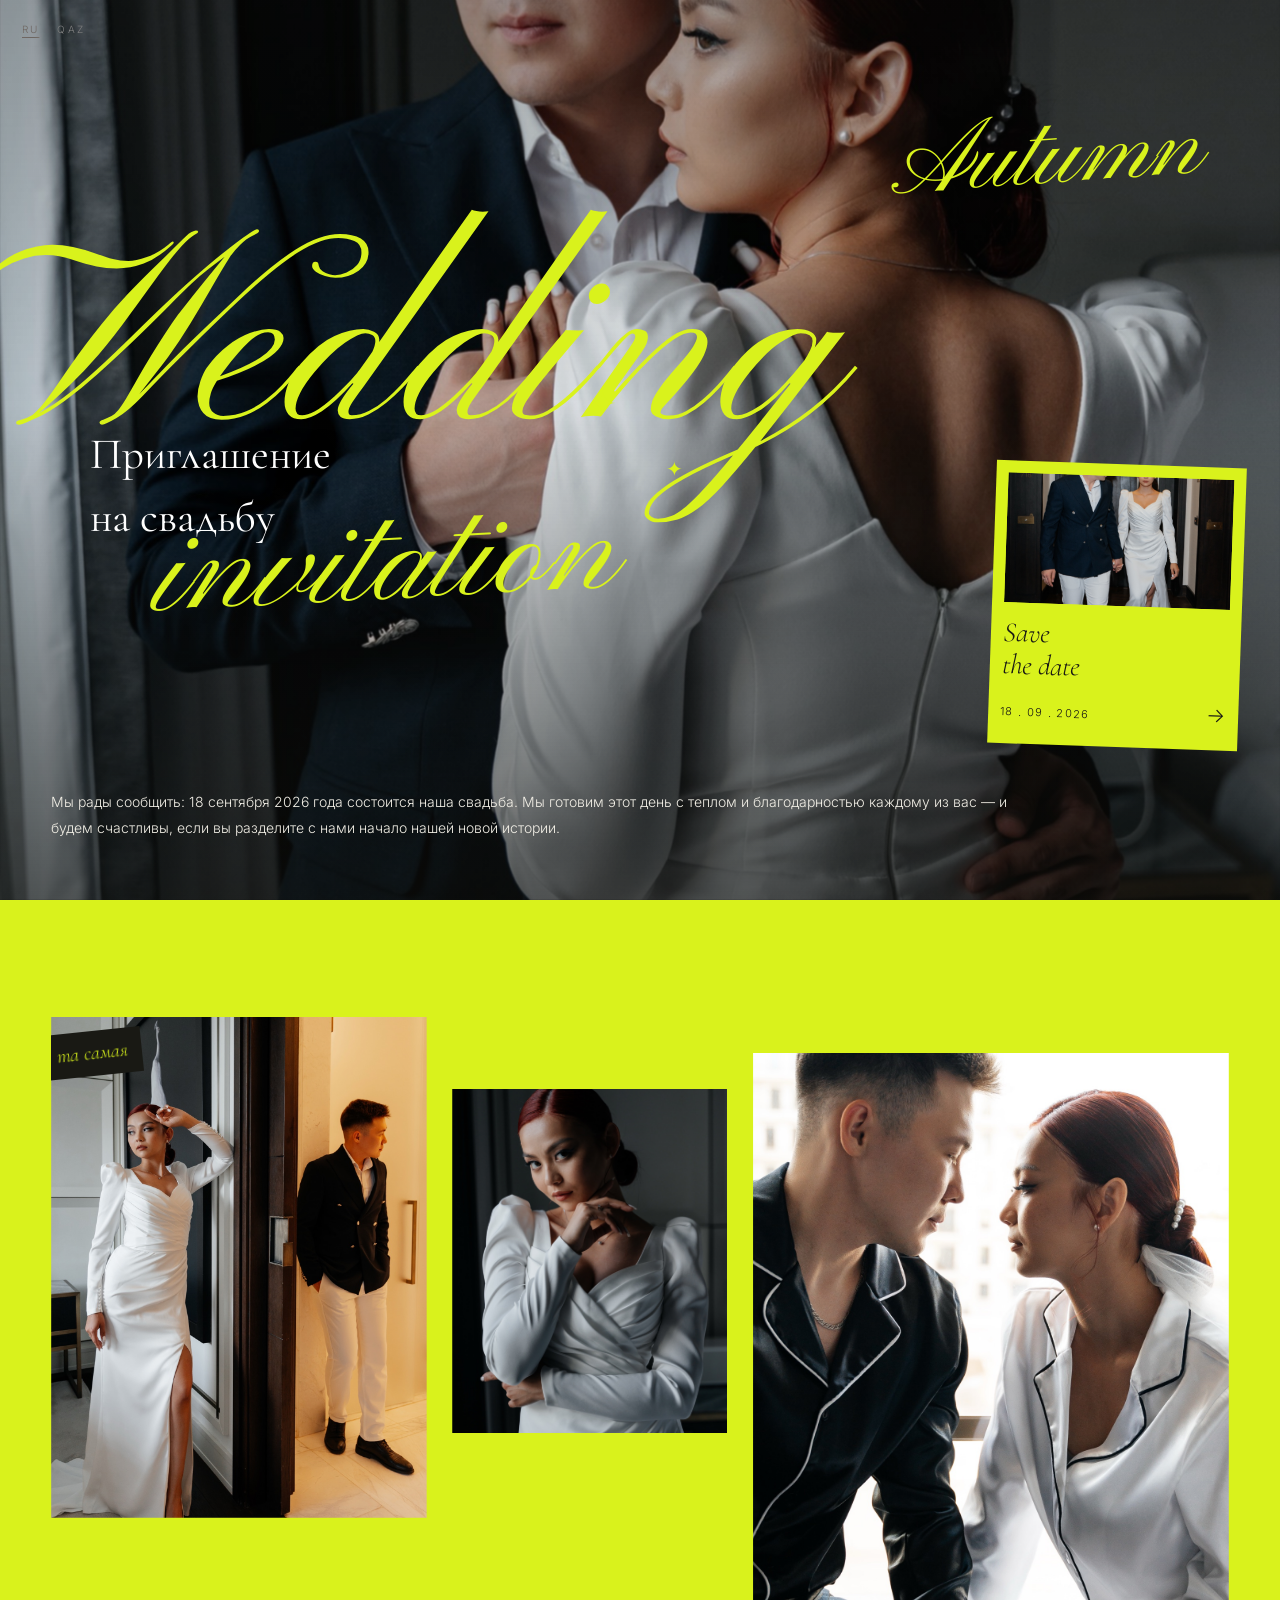
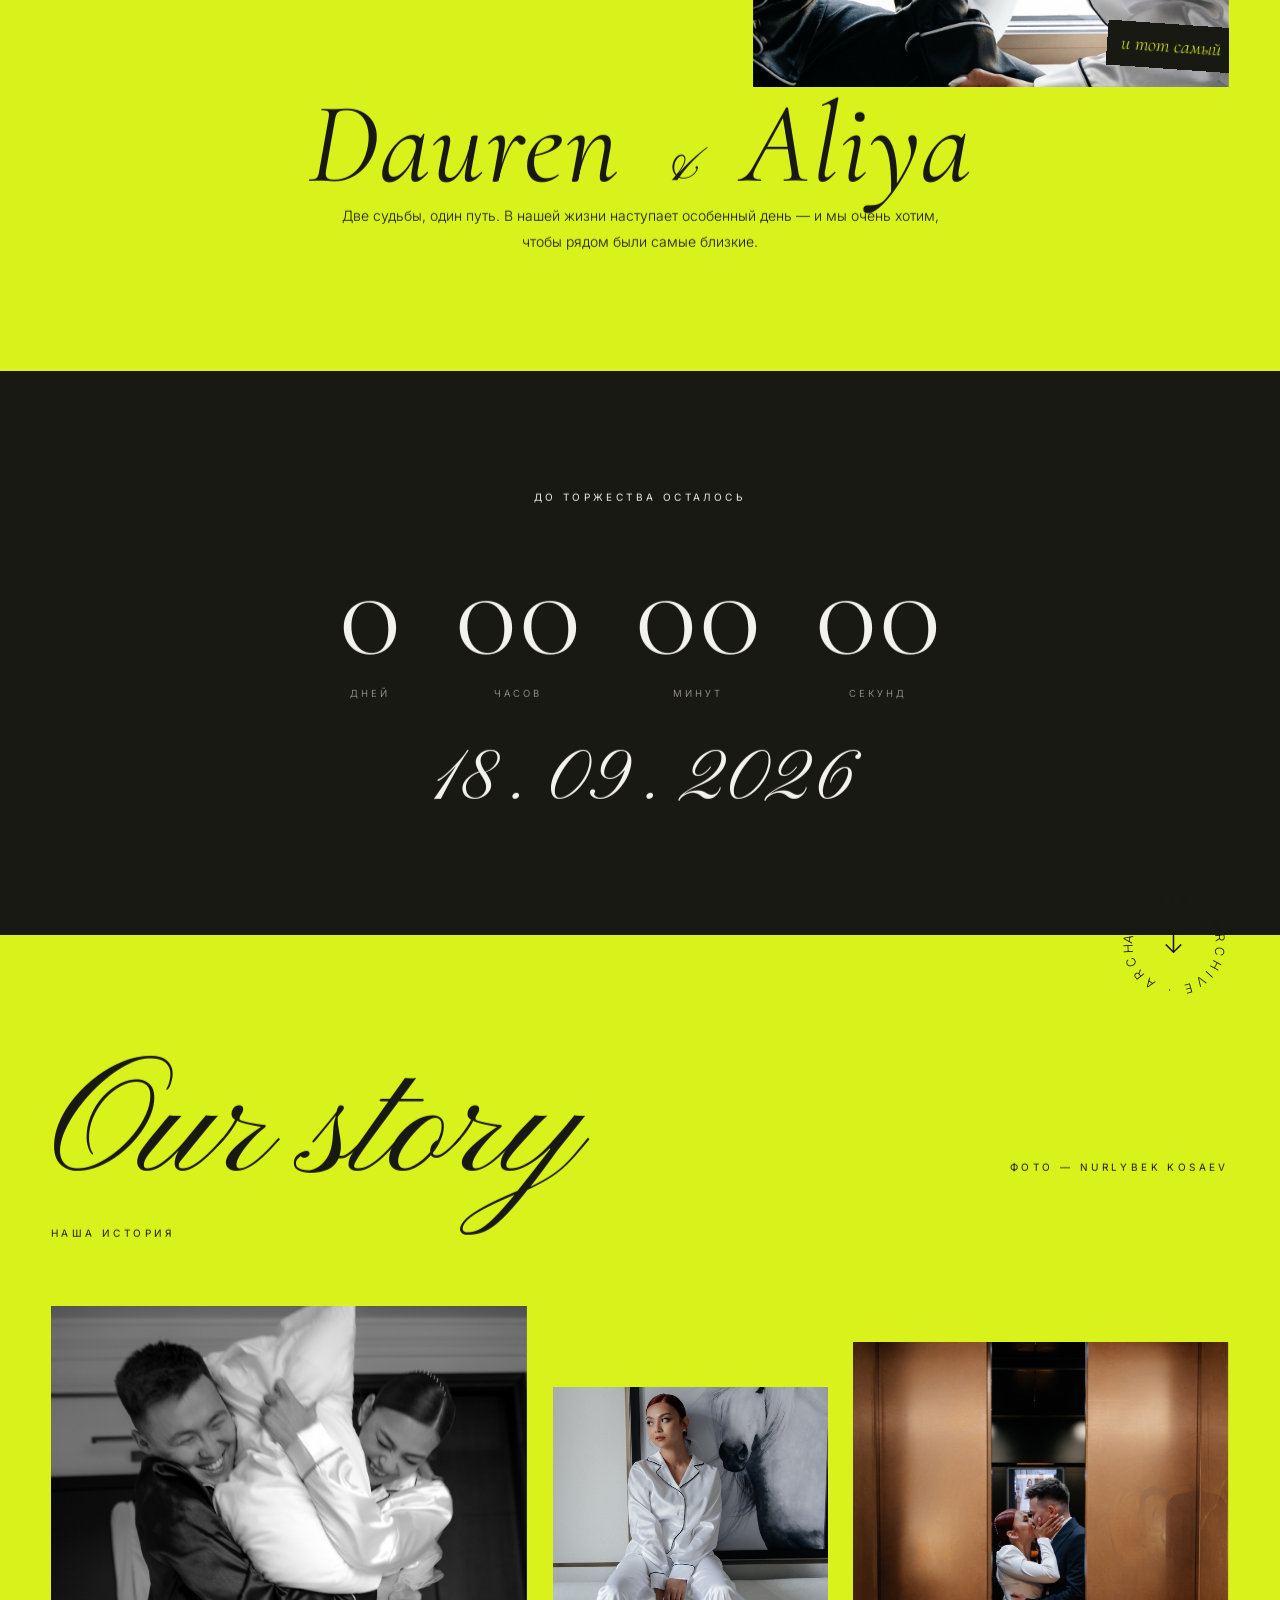
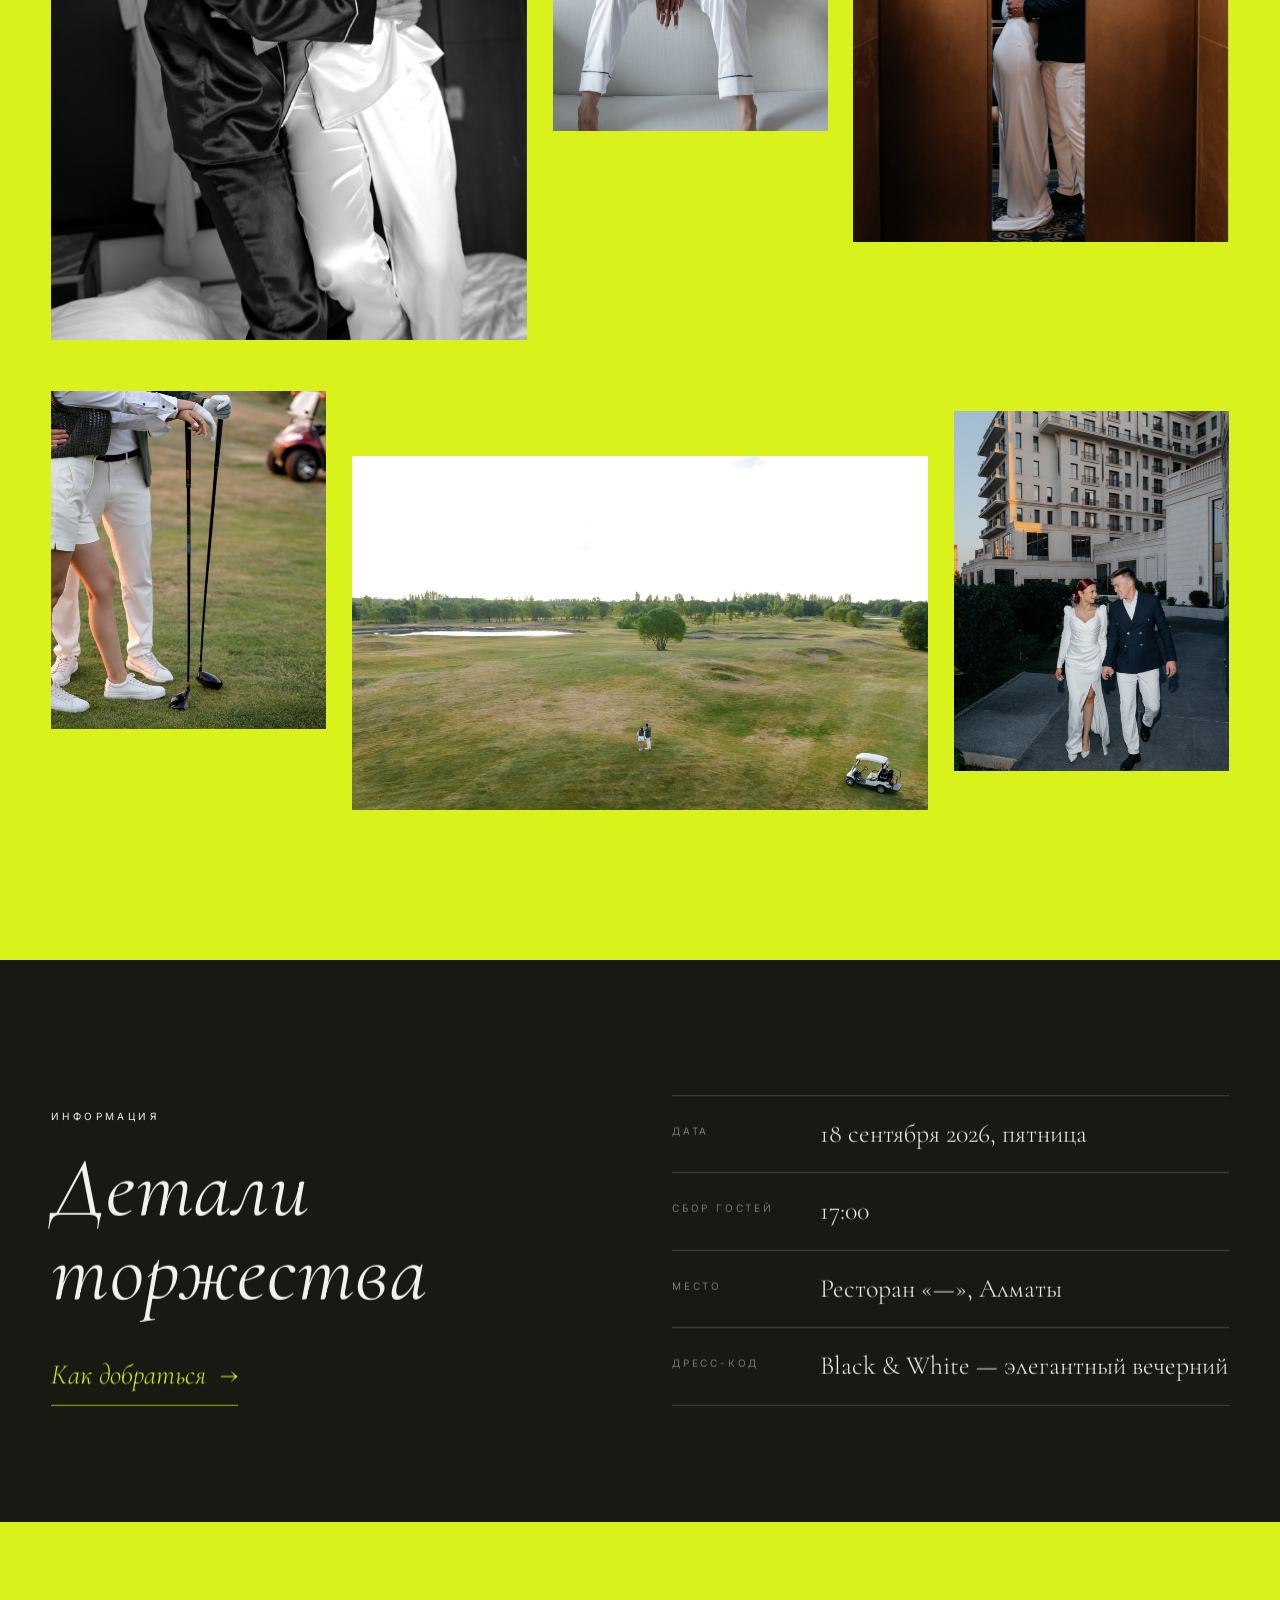
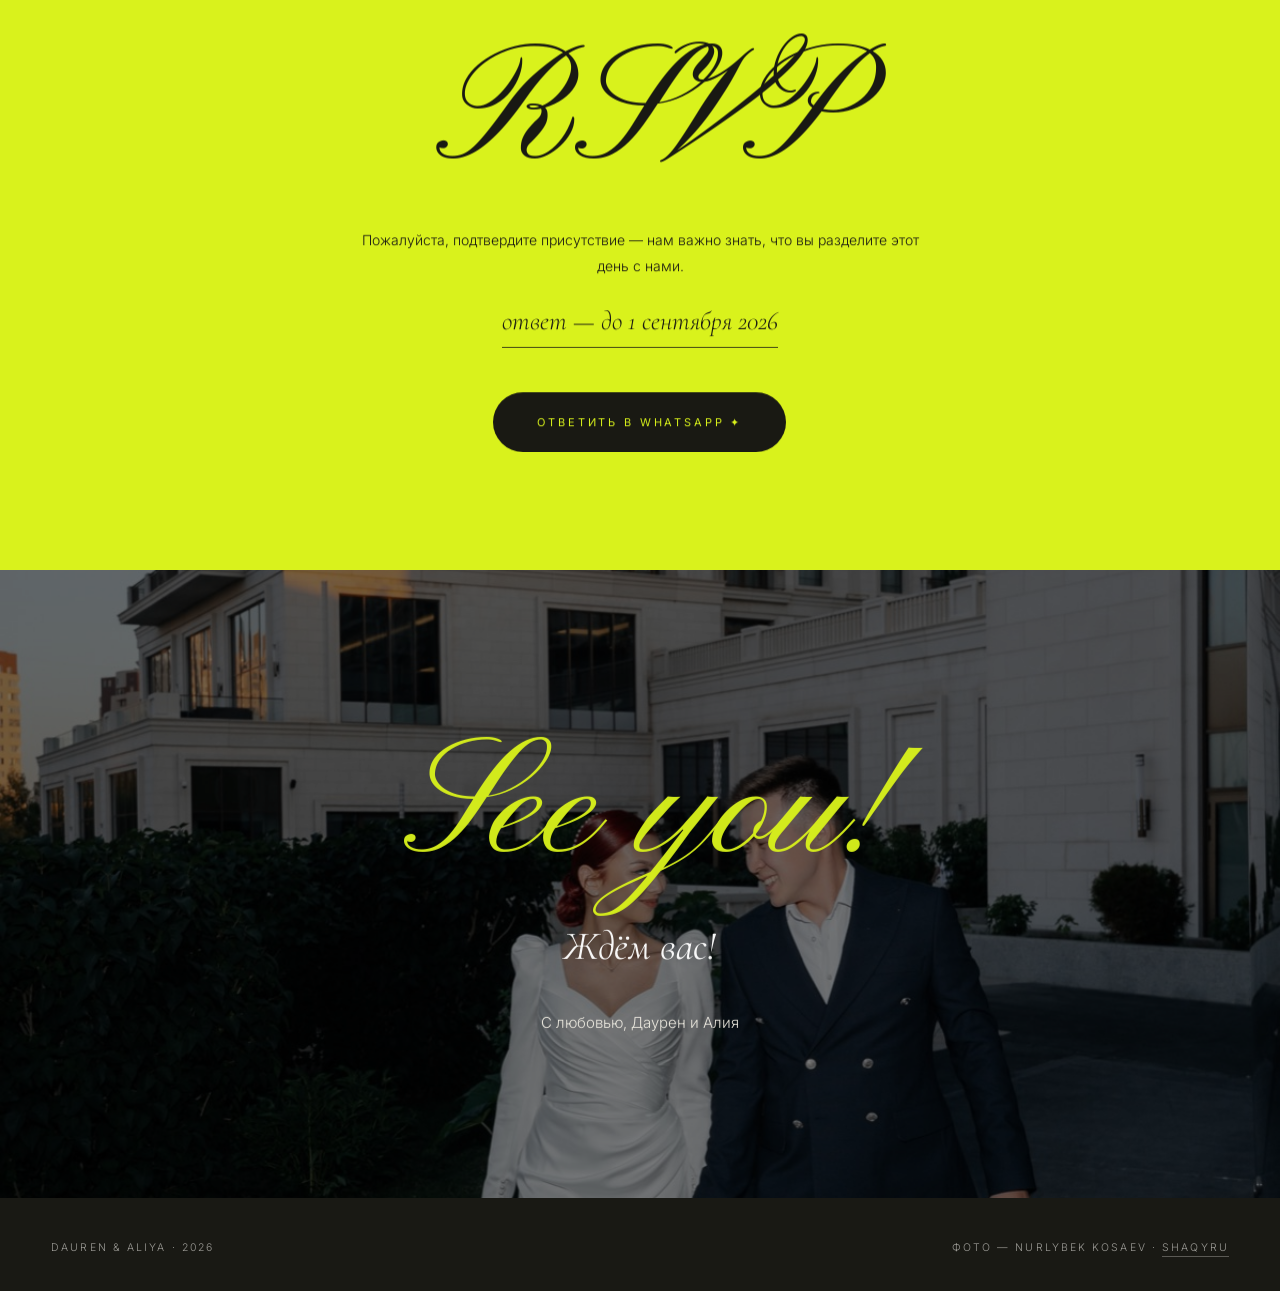
==== index.html @ 385b159c "Redesign to editorial-zine style per reference Giant Pinyon Script typography over the hero photo (A" ====
<!DOCTYPE html>
<html lang="ru">
<head>
<meta charset="utf-8">
<meta name="viewport" content="width=device-width, initial-scale=1">
<script>document.documentElement.classList.add('js')</script>
<title>Dauren &amp; Aliya — Wedding Invitation</title>
<meta name="description" content="Приглашение на свадьбу Даурена и Алии. Ждём вас в этот особенный день!">
<meta property="og:title" content="Dauren & Aliya — Wedding Invitation">
<meta property="og:description" content="Приглашение на свадьбу Даурена и Алии">
<meta property="og:image" content="photos/hero.jpg">
<link rel="preconnect" href="https://fonts.googleapis.com">
<link rel="preconnect" href="https://fonts.gstatic.com" crossorigin>
<link href="https://fonts.googleapis.com/css2?family=Cormorant+Garamond:ital,wght@0,300;0,400;1,300;1,400&family=Inter:wght@300;400&family=Pinyon+Script&display=swap" rel="stylesheet">
<link rel="stylesheet" href="styles.css">
</head>
<body>

<div class="lang">
  <button data-lang="ru" class="on">RU</button>
  <button data-lang="kk">QAZ</button>
</div>

<!-- hero: фото + гигантский скрипт -->
<header class="hero">
  <div class="ph"><img id="heroImg" src="photos/hero.jpg" alt="Даурен и Алия"></div>
  <div class="shade"></div>

  <div class="hero-type">
    <div class="t-season" data-ht>Autumn</div>
    <div class="t-wedding" data-ht>Wedding</div>
    <div class="t-local" data-ht data-i18n="hero_local">Приглашение<br>на свадьбу</div>
    <div class="t-invitation" data-ht>invitation</div>
    <div class="spark s1">✦</div>
    <div class="spark s2">✦</div>
  </div>

  <a class="sticker" href="#info" data-ht>
    <div class="mini"><img src="photos/walk.jpg" alt=""></div>
    <div class="st-title">Save<br>the date</div>
    <div class="st-sub"><span>18 . 09 . 2026</span><span class="arr">→</span></div>
  </a>

  <p class="hero-announce" data-ht data-i18n="hero_announce">Мы рады сообщить: 18 сентября 2026 года состоится наша свадьба. Мы готовим этот день с теплом и благодарностью каждому из вас — и будем счастливы, если вы разделите с нами начало нашей новой истории.</p>
</header>

<!-- пара: коллаж -->
<section class="acid couple">
  <div class="grid">
    <div class="g-item c1 rv-img">
      <div class="rot-cap rc1" data-i18n="cap1">та самая</div>
      <img src="photos/doorway.jpg" alt="" loading="lazy">
    </div>
    <div class="g-item c2 rv-img"><img src="photos/portrait.jpg" alt="" loading="lazy"></div>
    <div class="g-item c3 rv-img">
      <div class="rot-cap rc2" data-i18n="cap2">и тот самый</div>
      <img src="photos/story.jpg" alt="" loading="lazy">
    </div>
  </div>
  <h2 class="serif couple-names rv">Dauren <span class="amp">&amp;</span> Aliya</h2>
  <p class="couple-bio rv" data-i18n="couple_bio">Две судьбы, один путь. В нашей жизни наступает особенный день — и мы очень хотим, чтобы рядом были самые близкие.</p>
</section>

<!-- countdown -->
<section class="dark count-sec">
  <p class="label lead rv" data-i18n="count_label">До торжества осталось</p>
  <div class="count rv" id="countdown" data-date="2026-09-18T17:00:00+05:00">
    <div class="cell"><div class="v" data-cd="d">—</div><div class="l" data-i18n="cd_d">дней</div></div>
    <div class="cell"><div class="v" data-cd="h">—</div><div class="l" data-i18n="cd_h">часов</div></div>
    <div class="cell"><div class="v" data-cd="m">—</div><div class="l" data-i18n="cd_m">минут</div></div>
    <div class="cell"><div class="v" data-cd="s">—</div><div class="l" data-i18n="cd_s">секунд</div></div>
  </div>
  <div class="count-date rv">18 . 09 . 2026</div>
</section>

<!-- галерея-коллаж -->
<section class="acid gal">
  <div class="orbit" aria-hidden="true">
    <svg viewBox="0 0 100 100">
      <defs><path id="circ" d="M 50,50 m -38,0 a 38,38 0 1,1 76,0 a 38,38 0 1,1 -76,0"/></defs>
      <text><textPath href="#circ">archive · archive · archive ·</textPath></text>
    </svg>
    <span class="arr">↓</span>
  </div>
  <div class="gal-head">
    <div>
      <h2 class="script rv">Our story</h2>
      <span class="label rv" style="display:block; margin-top:14px" data-i18n="gal_title">Наша история</span>
    </div>
    <span class="label rv" data-i18n="gal_sub">фото — Nurlybek Kosaev</span>
  </div>
  <div class="gal-grid">
    <div class="g-item ga rv-img"><img src="photos/fun.jpg" alt="" loading="lazy"></div>
    <div class="g-item gb rv-img"><img src="photos/her-sofa.jpg" alt="" loading="lazy"></div>
    <div class="g-item gc rv-img"><img src="photos/elevator.jpg" alt="" loading="lazy"></div>
    <div class="g-item gd rv-img"><img src="photos/golf.jpg" alt="" loading="lazy"></div>
    <div class="g-item ge rv-img"><img src="photos/drone.jpg" alt="" loading="lazy"></div>
    <div class="g-item gf rv-img"><img src="photos/city.jpg" alt="" loading="lazy"></div>
  </div>
</section>

<!-- информация -->
<section class="dark info" id="info">
  <div class="info-grid">
    <div>
      <span class="label rv" style="display:block; margin-bottom:20px; opacity:.6" data-i18n="info_label">Информация</span>
      <h2 class="serif rv" data-i18n="info_title">Детали торжества</h2>
      <a class="map-link rv" id="mapBtn" href="https://go.2gis.com/" target="_blank" rel="noopener"><span data-i18n="info_map">Как добраться</span> <span>→</span></a>
    </div>
    <div class="info-rows rv">
      <div class="info-row">
        <div class="k" data-i18n="info_date_k">Дата</div>
        <div class="v" data-i18n="info_date_v">18 сентября 2026, пятница</div>
      </div>
      <div class="info-row">
        <div class="k" data-i18n="info_time_k">Сбор гостей</div>
        <div class="v">17:00</div>
      </div>
      <div class="info-row">
        <div class="k" data-i18n="info_place_k">Место</div>
        <div class="v" data-i18n="info_place_v">Ресторан «—», Алматы</div>
      </div>
      <div class="info-row">
        <div class="k" data-i18n="info_dress_k">Дресс-код</div>
        <div class="v" data-i18n="info_dress_v">Black &amp; White — элегантный вечерний</div>
      </div>
    </div>
  </div>
</section>

<!-- rsvp -->
<section class="acid rsvp">
  <h2 class="script rv">RSVP</h2>
  <p class="note rv" data-i18n="rsvp_p">Пожалуйста, подтвердите присутствие — нам важно знать, что вы разделите этот день с нами.</p>
  <div class="rv"><span class="deadline" data-i18n="rsvp_deadline">ответ — до 1 сентября 2026</span></div>
  <div class="rv"><a class="wa-btn" href="https://wa.me/77000000000?text=%D0%97%D0%B4%D1%80%D0%B0%D0%B2%D1%81%D1%82%D0%B2%D1%83%D0%B9%D1%82%D0%B5!%20" data-i18n="rsvp_btn">Ответить в WhatsApp ✦</a></div>
</section>

<!-- финал -->
<section class="finale">
  <div class="ph"><img src="photos/city.jpg" alt="" loading="lazy"></div>
  <div class="inner">
    <h2 class="script rv">See you!</h2>
    <div class="fin-local rv" data-i18n="fin_title">Ждём вас!</div>
    <p class="rv" data-i18n="fin_p">С любовью, Даурен и Алия</p>
  </div>
</section>

<footer>
  <span>Dauren &amp; Aliya · 2026</span>
  <span><span data-i18n="foot_photo">Фото</span> — Nurlybek Kosaev · <a href="https://yoodea.github.io/shaqyru/" target="_blank" rel="noopener">shaqyru</a></span>
</footer>

<script>
window.INV_I18N = {
  kk: {
    hero_local: 'Той жайлы\nшақыру',
    hero_announce: 'Қуанышпен хабарлаймыз: 2026 жылғы 18 қыркүйекте біздің үйлену тойымыз өтеді. Бұл күнді әрқайсыңызға жылулықпен және алғыспен дайындап жатырмыз — жаңа тарихымыздың басталуын бізбен бірге бөліссеңіз, бақытты боламыз.',
    cap1: 'дәл сол қыз', cap2: 'дәл сол жігіт',
    couple_bio: 'Екі тағдыр, бір жол. Өмірімізде ерекше күн келе жатыр — қасымызда ең жақын адамдар болғанын қалаймыз.',
    count_label: 'Тойға дейін қалды',
    cd_d: 'күн', cd_h: 'сағат', cd_m: 'минут', cd_s: 'секунд',
    gal_title: 'Біздің тарих',
    gal_sub: 'фото — Nurlybek Kosaev',
    info_label: 'Ақпарат',
    info_title: 'Той детальдары',
    info_map: 'Қалай жетуге болады',
    info_date_k: 'Күні', info_date_v: '2026 жылғы 18 қыркүйек, жұма',
    info_time_k: 'Қонақтарды қарсы алу',
    info_place_k: 'Орны', info_place_v: '«—» мейрамханасы, Алматы',
    info_dress_k: 'Дресс-код', info_dress_v: 'Black & White — салтанатты кешкі',
    rsvp_p: 'Келетініңізді растауыңызды өтінеміз — бұл күнді бізбен бөлісетініңізді білу біз үшін маңызды.',
    rsvp_deadline: 'жауап — 2026 жылғы 1 қыркүйекке дейін',
    rsvp_btn: 'WhatsApp арқылы жауап беру ✦',
    fin_title: 'Күтеміз!',
    fin_p: 'Сүйіспеншілікпен, Даурен мен Әлия',
    foot_photo: 'Фото'
  }
};
</script>
<script src="assets/gsap.min.js"></script>
<script src="assets/ScrollTrigger.min.js"></script>
<script src="assets/lenis.min.js"></script>
<script src="main.js"></script>
</body>
</html>
---- styles.css ----
/* Dauren & Aliya — wedding invitation
   стиль: editorial-zine (референс studio.site) — гигантский скрипт поверх фото,
   кислотный акцент, коллажи, стикеры */

:root {
  --acid: #d9f21c;
  --ink: #191914;
  --paper: #f4f2ec;
  --serif: 'Cormorant Garamond', serif;
  --script: 'Pinyon Script', cursive;
  --sans: 'Inter', 'Helvetica Neue', sans-serif;
  --ease: cubic-bezier(.22, 1, .36, 1);
}

* { box-sizing: border-box; }
html { height: 100%; }
html.lenis, html.lenis body { height: auto; }
.lenis.lenis-smooth { scroll-behavior: auto !important; }

body {
  margin: 0;
  background: var(--ink);
  color: var(--paper);
  font-family: var(--sans);
  font-size: 15px;
  font-weight: 300;
  line-height: 1.85;
  -webkit-font-smoothing: antialiased;
  overflow-x: hidden;
}

::selection { background: var(--acid); color: var(--ink); }
img { display: block; width: 100%; height: 100%; object-fit: cover; }
a { color: inherit; text-decoration: none; }

.label {
  font-size: 10px; letter-spacing: .34em; text-transform: uppercase;
  font-weight: 400;
}

/* ---------- язык ---------- */
.lang {
  position: fixed; top: 16px; left: 18px; z-index: 90;
  display: flex; gap: 10px;
  mix-blend-mode: difference; color: #fff;
}
.lang button {
  font: inherit; font-size: 10px; letter-spacing: .22em; text-transform: uppercase;
  background: none; border: none; color: inherit; cursor: pointer; padding: 4px;
  opacity: .5; transition: opacity .3s;
}
.lang button.on { opacity: 1; text-decoration: underline; text-underline-offset: 4px; }

/* ---------- hero ---------- */
.hero {
  position: relative;
  min-height: 100svh;
  overflow: hidden;
  display: flex; flex-direction: column; justify-content: flex-end;
}
.hero .ph { position: absolute; inset: 0; }
.hero .ph img { transform: scale(1.06); filter: saturate(.92); }
.hero .shade {
  position: absolute; inset: 0;
  background: linear-gradient(180deg, rgba(15,15,12,.28) 0%, rgba(15,15,12,.06) 45%, rgba(15,15,12,.62) 100%);
}

/* гигантский скрипт поверх фото */
.hero-type {
  position: absolute; inset: 0;
  pointer-events: none;
}
.hero-type .t-season {
  position: absolute; top: 12%; right: 6%;
  font-family: var(--script);
  font-size: clamp(44px, 8vw, 120px);
  line-height: 1; color: var(--acid);
  transform: rotate(-4deg);
}
.hero-type .t-wedding {
  position: absolute; top: 26%; left: -2%;
  width: 104%;
  font-family: var(--script);
  font-size: clamp(88px, 21vw, 330px);
  line-height: .9; color: var(--acid);
  white-space: nowrap;
}
.hero-type .t-invitation {
  position: absolute; top: 55%; left: 12%;
  font-family: var(--script);
  font-size: clamp(54px, 11vw, 170px);
  line-height: 1; color: var(--acid);
  transform: rotate(-3deg);
}
.hero-type .t-local {
  position: absolute; top: 47%; left: 7%;
  font-family: var(--serif); font-weight: 400;
  font-size: clamp(22px, 3.4vw, 44px);
  line-height: 1.45; color: #fff;
  text-shadow: 0 2px 30px rgba(0,0,0,.35);
}
.spark {
  position: absolute;
  color: var(--acid); font-size: clamp(18px, 2.6vw, 34px);
  line-height: 1;
}
.spark.s1 { top: 43%; left: 46%; }
.spark.s2 { top: 51%; left: 52%; font-size: clamp(12px, 1.6vw, 20px); }

/* стикер save the date */
.sticker {
  position: absolute; right: clamp(14px, 3vw, 44px); bottom: clamp(90px, 17vh, 170px);
  z-index: 5; width: clamp(180px, 22vw, 250px);
  background: var(--acid); color: var(--ink);
  padding: 12px 12px 16px;
  transform: rotate(2deg);
  pointer-events: auto;
}
.sticker .mini { height: clamp(90px, 11vw, 130px); overflow: hidden; margin-bottom: 14px; }
.sticker .st-title { font-family: var(--serif); font-style: italic; font-size: clamp(20px, 2.4vw, 28px); line-height: 1.15; }
.sticker .st-sub { display: flex; justify-content: space-between; align-items: baseline; margin-top: 10px; font-size: 11px; letter-spacing: .12em; }
.sticker .st-sub .arr { font-size: 20px; }

/* нижний абзац героя */
.hero-announce {
  position: relative; z-index: 4;
  padding: 0 clamp(20px, 4vw, 56px) clamp(28px, 5vh, 52px);
  max-width: 1100px;
  color: #f2efe6;
  font-size: 14px;
}

/* ---------- общие секции ---------- */
section { padding: clamp(80px, 13vh, 150px) clamp(20px, 4vw, 56px); position: relative; }
.acid { background: var(--acid); color: var(--ink); }
.dark { background: var(--ink); color: var(--paper); }

h2.script {
  margin: 0;
  font-family: var(--script);
  font-weight: 400;
  font-size: clamp(64px, 13vw, 190px);
  line-height: .95;
  color: inherit;
}
h2.serif {
  margin: 0;
  font-family: var(--serif); font-weight: 400; font-style: italic;
  font-size: clamp(44px, 9vw, 130px);
  line-height: 1;
  letter-spacing: .01em;
}

/* ---------- пара: коллаж ---------- */
.couple .grid {
  display: grid;
  grid-template-columns: repeat(12, 1fr);
  gap: clamp(14px, 2vw, 28px);
  align-items: start;
}
.couple .c1 { grid-column: 1 / 5; aspect-ratio: 3/4; }
.couple .c2 { grid-column: 5 / 8; aspect-ratio: 4/5; margin-top: clamp(40px, 8vh, 110px); }
.couple .c3 { grid-column: 8 / 13; aspect-ratio: 3/4; margin-top: clamp(20px, 4vh, 60px); }
.couple .g-item { position: relative; overflow: hidden; }
.couple-names {
  margin: clamp(40px, 8vh, 90px) 0 26px;
  text-align: center;
}
.couple-names .amp { font-family: var(--script); font-size: .6em; padding: 0 .08em; }
.couple-bio {
  max-width: 620px; margin: 0 auto; text-align: center;
  font-size: 14px;
}
.rot-cap {
  position: absolute; z-index: 3;
  font-family: var(--serif); font-style: italic;
  font-size: clamp(15px, 1.8vw, 20px);
  transform: rotate(-6deg);
  background: var(--ink); color: var(--acid);
  padding: 4px 14px;
}
.rot-cap.rc1 { top: 14px; left: -8px; }
.rot-cap.rc2 { bottom: 18px; right: -6px; transform: rotate(4deg); }

/* ---------- countdown ---------- */
.count-sec { text-align: center; }
.count-sec .lead { margin: 0 0 40px; }
.count { display: flex; justify-content: center; align-items: baseline; gap: clamp(14px, 5vw, 52px); flex-wrap: wrap; }
.count .cell { min-width: 64px; }
.count .v {
  font-family: var(--serif); font-weight: 300;
  font-size: clamp(52px, 11vw, 130px); line-height: 1;
  font-variant-numeric: tabular-nums;
}
.count .l { margin-top: 8px; font-size: 9.5px; letter-spacing: .3em; text-transform: uppercase; opacity: .7; }
.count-date {
  margin-top: 44px;
  font-family: var(--script); font-size: clamp(34px, 6vw, 72px); line-height: 1;
}

/* ---------- галерея-коллаж ---------- */
.gal { padding-bottom: clamp(100px, 16vh, 190px); }
.gal-head { display: flex; align-items: baseline; justify-content: space-between; gap: 20px; flex-wrap: wrap; margin-bottom: clamp(36px, 7vh, 80px); }
.gal-grid {
  display: grid; grid-template-columns: repeat(12, 1fr);
  gap: clamp(14px, 2vw, 28px);
}
.gal-grid .g-item { position: relative; overflow: hidden; }
.ga { grid-column: 1 / 6; aspect-ratio: 3/4; }
.gb { grid-column: 6 / 9; aspect-ratio: 4/5; margin-top: clamp(50px, 9vh, 120px); }
.gc { grid-column: 9 / 13; aspect-ratio: 3/4; margin-top: clamp(24px, 4vh, 60px); }
.gd { grid-column: 1 / 4; aspect-ratio: 4/5; margin-top: clamp(14px, 2vw, 28px); }
.ge { grid-column: 4 / 10; aspect-ratio: 16/10; margin-top: clamp(60px, 10vh, 140px); }
.gf { grid-column: 10 / 13; aspect-ratio: 3/4; margin-top: clamp(30px, 5vh, 80px); }

/* вращающийся бейдж */
.orbit {
  position: absolute; right: clamp(16px, 4vw, 64px); top: -46px;
  width: 110px; height: 110px;
  pointer-events: none;
}
.orbit svg { width: 100%; height: 100%; animation: spin 14s linear infinite; }
.orbit text { font-size: 11.5px; letter-spacing: .32em; text-transform: uppercase; fill: currentColor; }
.orbit .arr {
  position: absolute; inset: 0; display: flex; align-items: center; justify-content: center;
  font-size: 26px; animation: none;
}
@keyframes spin { to { transform: rotate(360deg); } }
@media (prefers-reduced-motion: reduce) { .orbit svg { animation: none; } }

/* ---------- информация / access ---------- */
.info { padding-top: clamp(90px, 15vh, 170px); }
.info-grid {
  display: grid; grid-template-columns: 1fr 1fr;
  gap: clamp(30px, 5vw, 80px);
  align-items: end;
}
.info h2.serif { font-size: clamp(40px, 6.6vw, 96px); }
.info-rows { border-top: 1px solid rgba(244,242,236,.25); }
.info-row { display: grid; grid-template-columns: 130px 1fr; gap: 18px; padding: 20px 0; border-bottom: 1px solid rgba(244,242,236,.25); }
.info-row .k { font-size: 10px; letter-spacing: .28em; text-transform: uppercase; opacity: .6; padding-top: 6px; }
.info-row .v { font-family: var(--serif); font-size: clamp(19px, 2.4vw, 26px); line-height: 1.4; }
.map-link {
  display: inline-flex; align-items: center; gap: 14px;
  margin-top: 34px;
  color: var(--acid);
  font-family: var(--serif); font-style: italic;
  font-size: clamp(20px, 2.6vw, 28px);
  border-bottom: 1px solid var(--acid);
  padding-bottom: 4px;
  transition: gap .3s var(--ease);
}
.map-link:hover { gap: 24px; }

/* ---------- rsvp ---------- */
.rsvp { text-align: center; }
.rsvp .note { max-width: 560px; margin: 30px auto 0; font-size: 14px; }
.rsvp .deadline {
  display: inline-block; margin-top: 18px;
  font-family: var(--serif); font-style: italic; font-size: clamp(19px, 2.6vw, 26px);
  border-bottom: 1px solid currentColor; padding-bottom: 2px;
}
.wa-btn {
  display: inline-flex; align-items: center; gap: 12px;
  margin-top: 44px;
  background: var(--ink); color: var(--acid);
  border-radius: 999px;
  padding: 20px 44px;
  font-size: 11px; letter-spacing: .26em; text-transform: uppercase; font-weight: 400;
  transition: transform .35s var(--ease), box-shadow .35s var(--ease);
}
.wa-btn:hover { transform: rotate(-2deg) scale(1.04); box-shadow: 0 18px 50px rgba(25,25,20,.35); }

/* ---------- финал ---------- */
.finale {
  position: relative; overflow: hidden;
  padding: clamp(110px, 18vh, 210px) clamp(20px, 4vw, 56px);
  text-align: center;
}
.finale .ph { position: absolute; inset: 0; }
.finale .ph img { filter: brightness(.5) saturate(.9); }
.finale .inner { position: relative; }
.finale .script { color: var(--acid); }
.finale .fin-local {
  margin-top: 18px;
  font-family: var(--serif); font-style: italic; font-weight: 400;
  font-size: clamp(24px, 3.6vw, 40px); color: #fff;
}
.finale p { max-width: 520px; margin: 26px auto 0; color: #efece2; }

footer {
  background: var(--ink); color: rgba(244,242,236,.6);
  padding: 40px clamp(20px, 4vw, 56px) 34px;
  display: flex; justify-content: space-between; gap: 18px; flex-wrap: wrap;
  font-size: 10.5px; letter-spacing: .2em; text-transform: uppercase;
}
footer a { border-bottom: 1px solid rgba(244,242,236,.3); padding-bottom: 2px; }

/* ---------- reveal ---------- */
html.js .rv { opacity: 0; transform: translateY(34px); will-change: opacity, transform; }
html.js .rv-img { clip-path: inset(0 0 100% 0); will-change: clip-path; }

/* ---------- responsive ---------- */
@media (max-width: 760px) {
  .hero-type .t-wedding { top: 30%; }
  .hero-type .t-local { top: 22%; left: 8%; }
  .sticker { bottom: clamp(150px, 24vh, 220px); }
  .couple .c1 { grid-column: 1 / 8; }
  .couple .c2 { grid-column: 8 / 13; margin-top: clamp(30px, 6vh, 60px); }
  .couple .c3 { grid-column: 3 / 11; margin-top: 0; }
  .ga { grid-column: 1 / 8; }
  .gb { grid-column: 8 / 13; margin-top: clamp(30px, 6vh, 70px); }
  .gc { grid-column: 1 / 6; margin-top: 0; }
  .gd { grid-column: 6 / 13; aspect-ratio: 16/11; margin-top: clamp(20px, 4vh, 40px); }
  .ge { grid-column: 1 / 13; margin-top: clamp(14px, 2vw, 28px); }
  .gf { grid-column: 4 / 10; margin-top: 0; }
  .info-grid { grid-template-columns: 1fr; align-items: start; }
  .info-row { grid-template-columns: 96px 1fr; }
  .orbit { width: 84px; height: 84px; top: -30px; }
}

@media (prefers-reduced-motion: reduce) {
  html.js .rv { opacity: 1; transform: none; }
  html.js .rv-img { clip-path: none; }
}
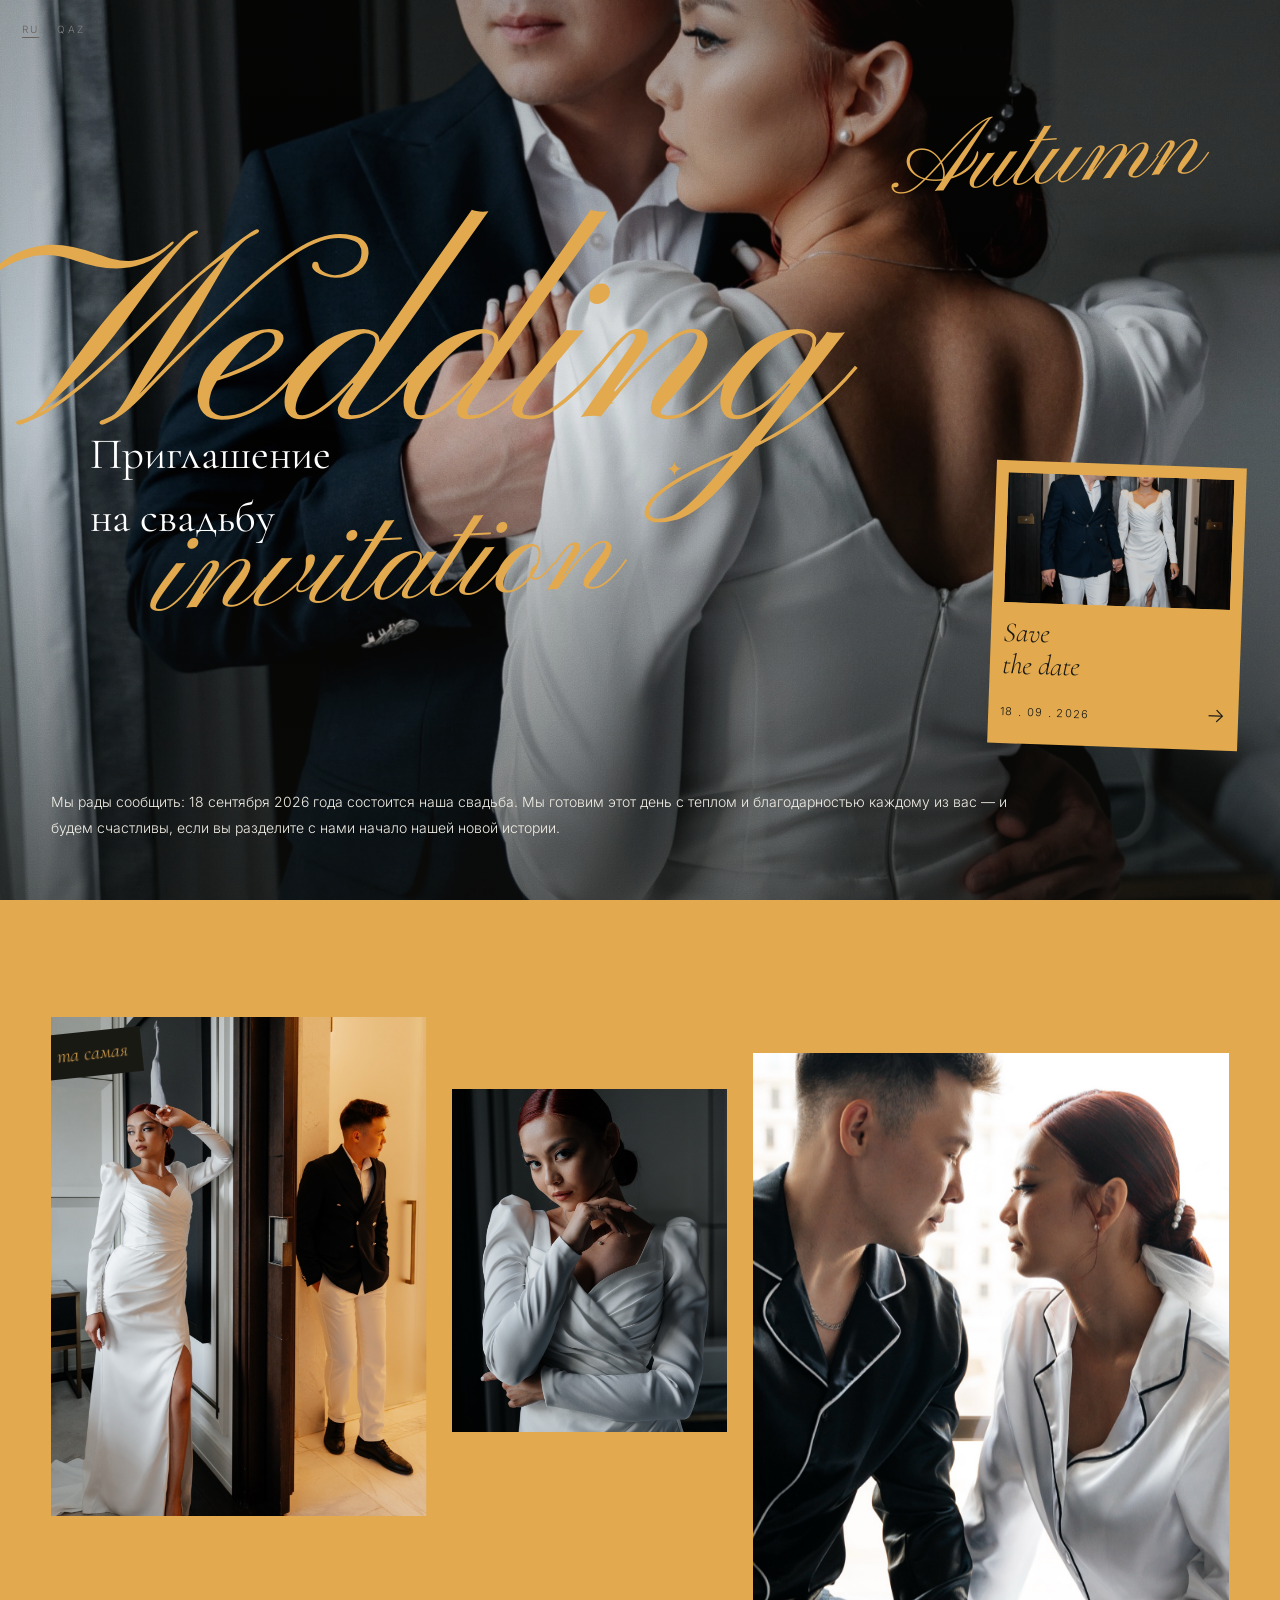
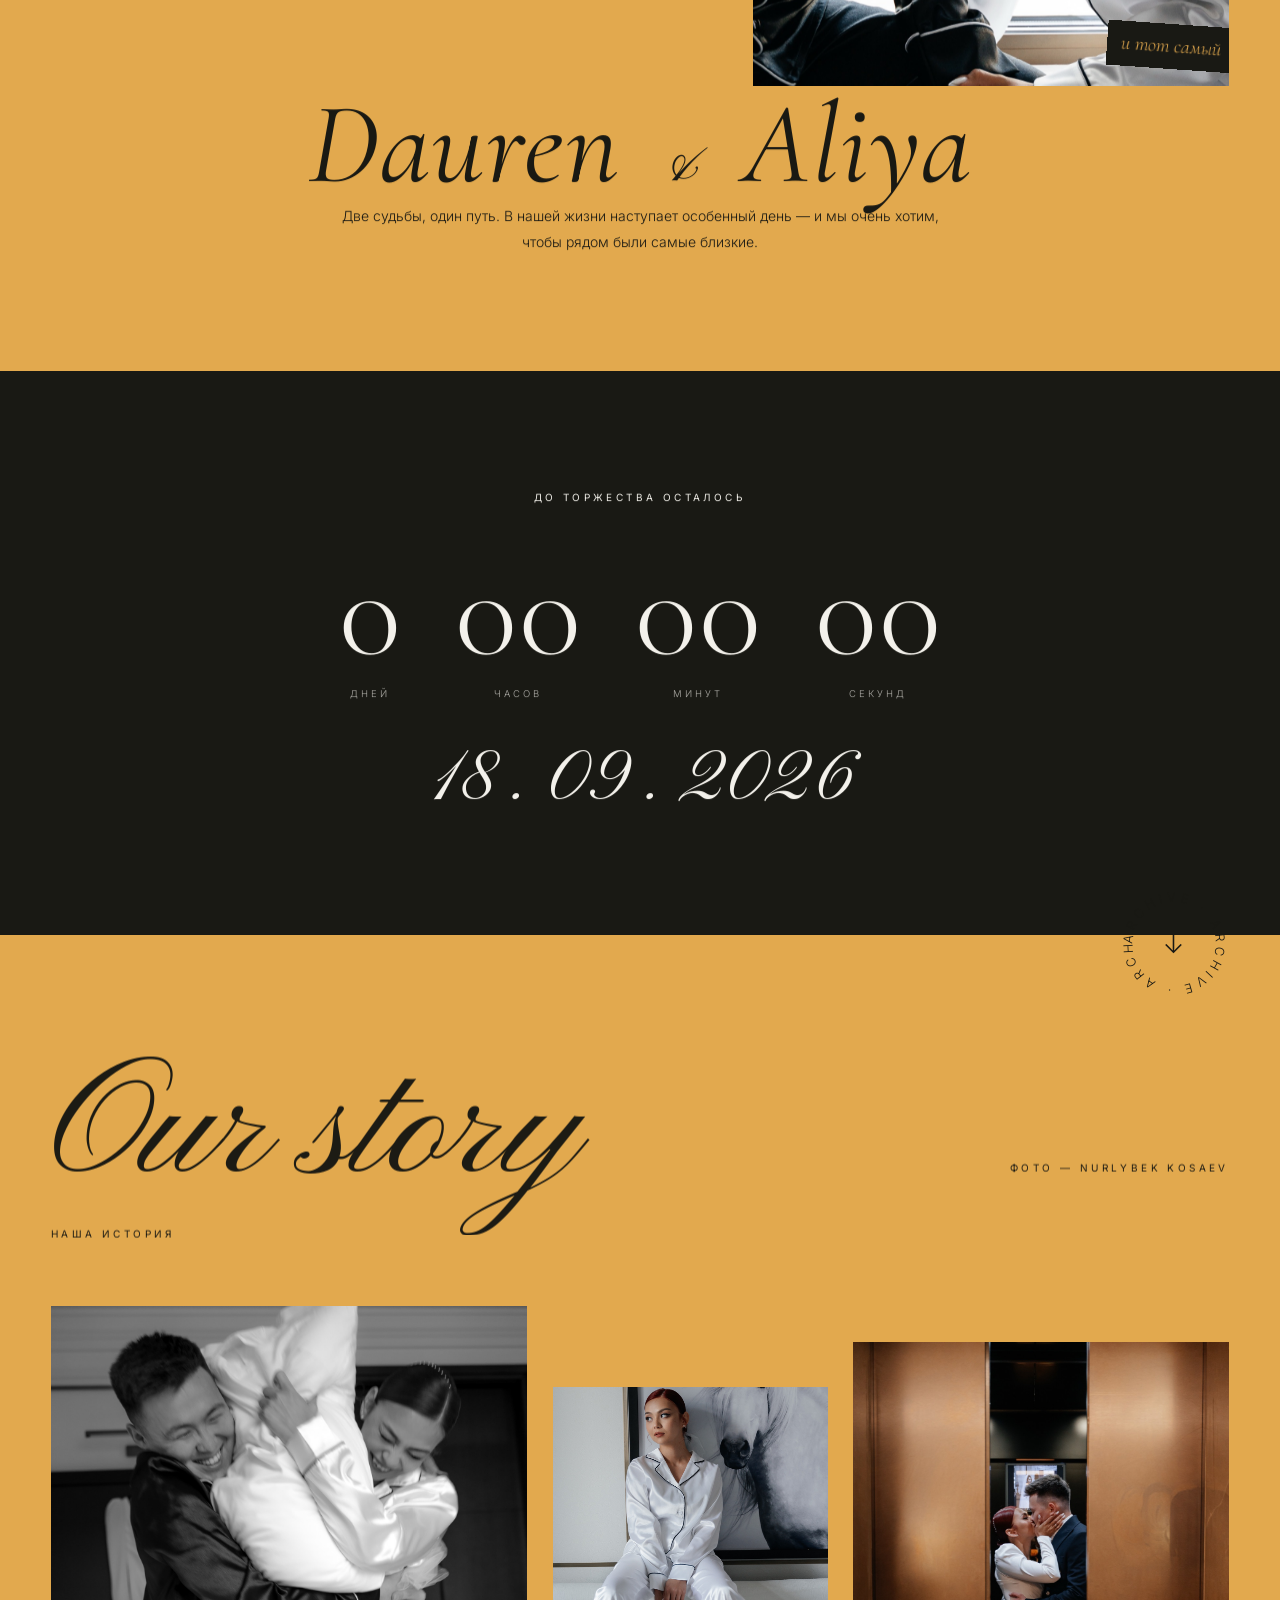
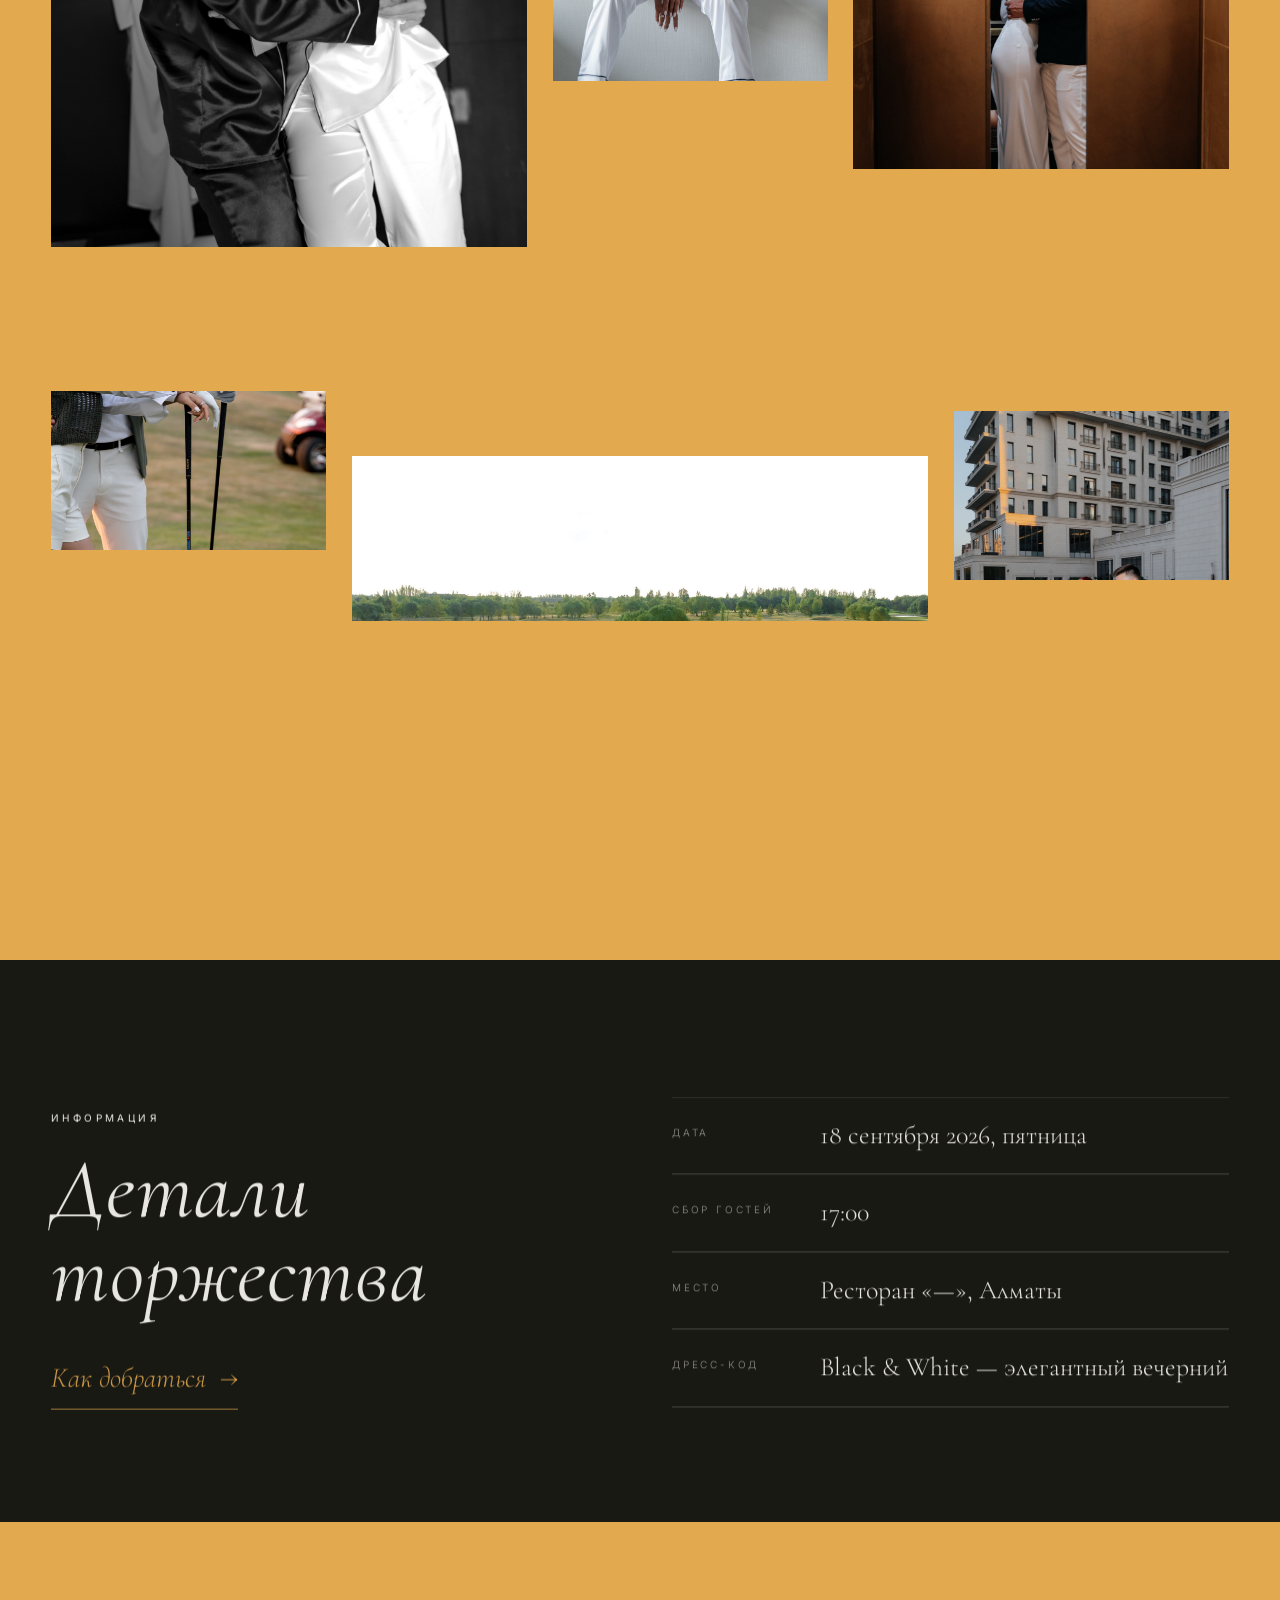
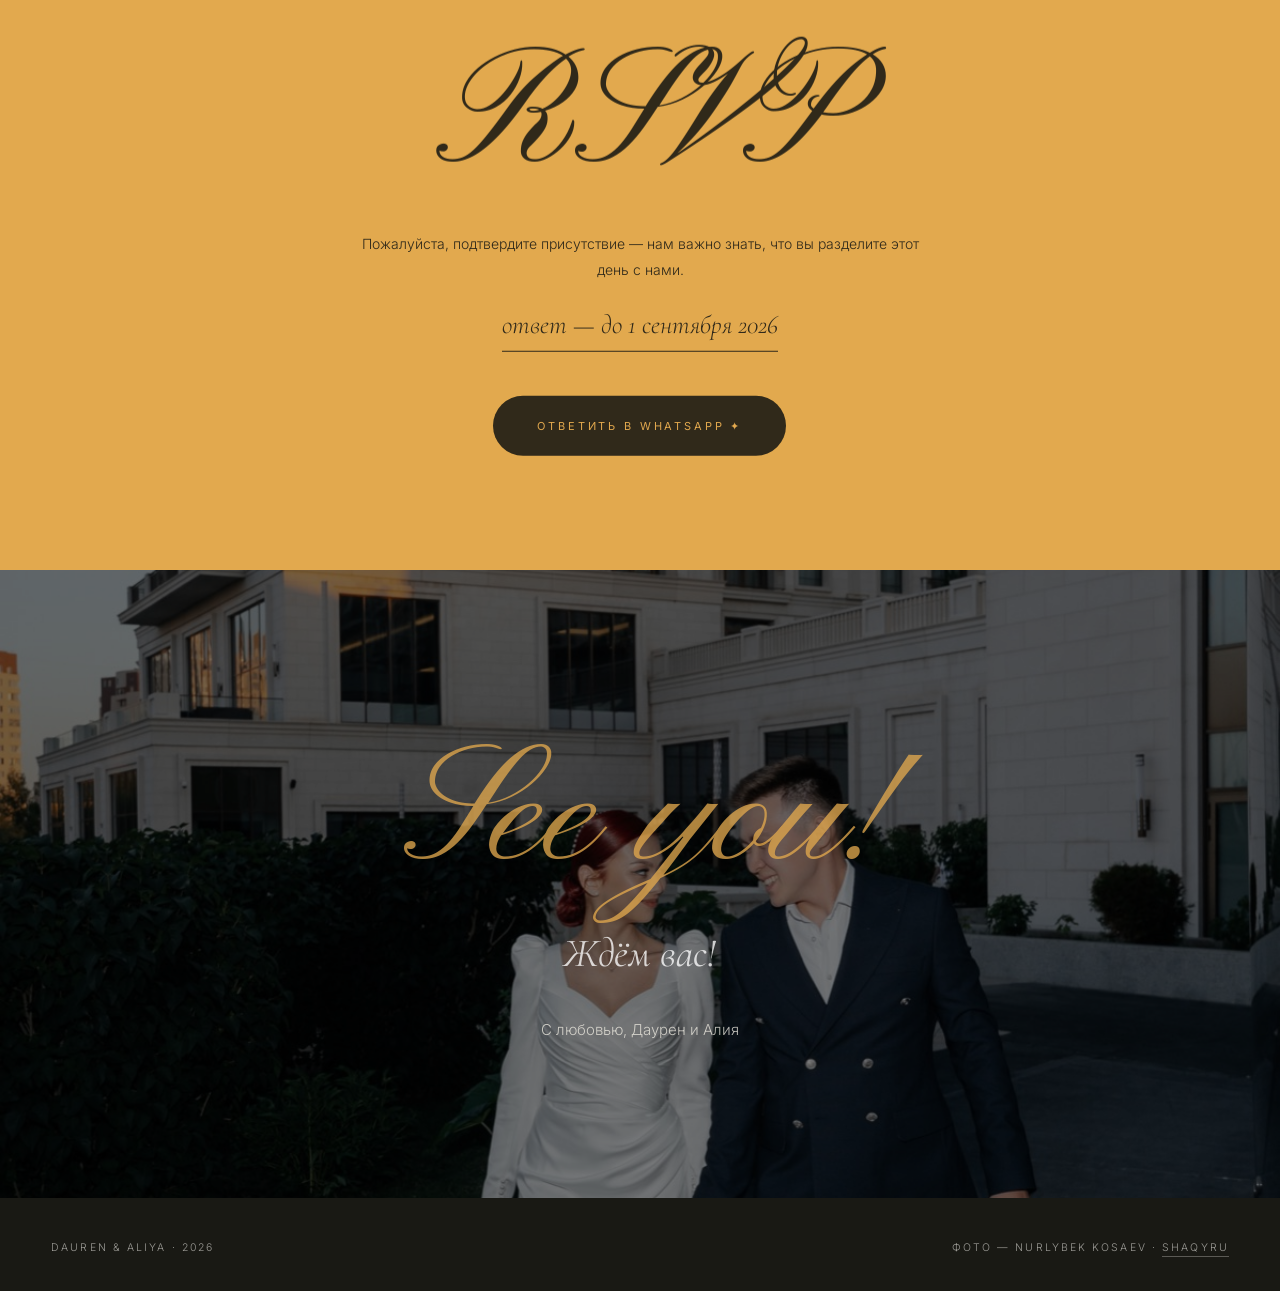
==== commit c5bab8dd: "Checklist gaps: absolute OG image, 404 page, magnetic buttons og:image now an absolute 1200x630 crop" ====
--- a/index.html
+++ b/index.html
@@ -8,7 +8,13 @@
 <meta name="description" content="Приглашение на свадьбу Даурена и Алии. Ждём вас в этот особенный день!">
 <meta property="og:title" content="Dauren & Aliya — Wedding Invitation">
 <meta property="og:description" content="Приглашение на свадьбу Даурена и Алии">
-<meta property="og:image" content="photos/hero.jpg">
+<meta property="og:type" content="website">
+<meta property="og:url" content="https://yoodea.github.io/dauren-aliya/">
+<meta property="og:image" content="https://yoodea.github.io/dauren-aliya/photos/og.jpg">
+<meta property="og:image:width" content="1200">
+<meta property="og:image:height" content="630">
+<meta name="twitter:card" content="summary_large_image">
+<meta name="twitter:image" content="https://yoodea.github.io/dauren-aliya/photos/og.jpg">
 <link rel="preconnect" href="https://fonts.googleapis.com">
 <link rel="preconnect" href="https://fonts.gstatic.com" crossorigin>
 <link href="https://fonts.googleapis.com/css2?family=Cormorant+Garamond:ital,wght@0,300;0,400;1,300;1,400&family=Inter:wght@300;400&family=Pinyon+Script&display=swap" rel="stylesheet">
--- a/styles.css
+++ b/styles.css
@@ -3,7 +3,8 @@
    кислотный акцент, коллажи, стикеры */
 
 :root {
-  --acid: #d9f21c;
+  /* тёплое золото — под бронзу лифта и вечерний свет на фото */
+  --acid: #e2a94e;
   --ink: #191914;
   --paper: #f4f2ec;
   --serif: 'Cormorant Garamond', serif;
@@ -38,6 +39,33 @@
   font-weight: 400;
 }
 
+/* ---------- курсор: точка + белое кольцо ---------- */
+@media (pointer: fine) {
+  html.js.has-cursor, html.js.has-cursor body,
+  html.js.has-cursor a, html.js.has-cursor button { cursor: none; }
+}
+#cursor {
+  position: fixed; left: 0; top: 0; z-index: 300;
+  pointer-events: none; opacity: 0;
+}
+#cursor .c-dot, #cursor .c-ring {
+  position: absolute; left: 0; top: 0;
+  border-radius: 50%;
+  transform: translate(-50%, -50%);
+}
+#cursor .c-dot {
+  width: 5px; height: 5px; background: #fff;
+  box-shadow: 0 0 5px rgba(0,0,0,.25);
+}
+#cursor .c-ring {
+  width: 34px; height: 34px;
+  border: 1px solid #fff;
+  box-shadow: 0 0 10px rgba(0,0,0,.14), inset 0 0 10px rgba(0,0,0,.08);
+  transition: width .35s var(--ease), height .35s var(--ease), opacity .35s;
+}
+#cursor.is-link .c-ring { width: 52px; height: 52px; opacity: .9; }
+#cursor.is-press .c-ring { width: 26px; height: 26px; }
+
 /* ---------- язык ---------- */
 .lang {
   position: fixed; top: 16px; left: 18px; z-index: 90;
@@ -59,11 +87,33 @@
   display: flex; flex-direction: column; justify-content: flex-end;
 }
 .hero .ph { position: absolute; inset: 0; }
-.hero .ph img { transform: scale(1.06); filter: saturate(.92); }
+.hero .ph img { transform: scale(1.06); filter: saturate(.92) contrast(1.03); }
 .hero .shade {
   position: absolute; inset: 0;
   background: linear-gradient(180deg, rgba(15,15,12,.28) 0%, rgba(15,15,12,.06) 45%, rgba(15,15,12,.62) 100%);
 }
+/* плёночное зерно поверх фото (под типографикой) */
+.hero::after {
+  content: "";
+  position: absolute; inset: -80px;
+  z-index: 2; pointer-events: none;
+  background-image: url("data:image/svg+xml,%3Csvg xmlns='http://www.w3.org/2000/svg' width='240' height='240'%3E%3Cfilter id='n'%3E%3CfeTurbulence type='fractalNoise' baseFrequency='0.82' numOctaves='2' stitchTiles='stitch'/%3E%3CfeColorMatrix type='saturate' values='0'/%3E%3C/filter%3E%3Crect width='100%25' height='100%25' filter='url(%23n)'/%3E%3C/svg%3E");
+  background-size: 240px 240px;
+  opacity: .22;
+  mix-blend-mode: overlay;
+  animation: grain 1.2s steps(6) infinite;
+}
+@keyframes grain {
+  0%   { transform: translate(0, 0); }
+  20%  { transform: translate(-28px, 16px); }
+  40%  { transform: translate(14px, -30px); }
+  60%  { transform: translate(-20px, -12px); }
+  80%  { transform: translate(26px, 22px); }
+  100% { transform: translate(0, 0); }
+}
+@media (prefers-reduced-motion: reduce) { .hero::after { animation: none; } }
+.hero-type { z-index: 3; }
+.hero-announce { z-index: 4; }
 
 /* гигантский скрипт поверх фото */
 .hero-type {
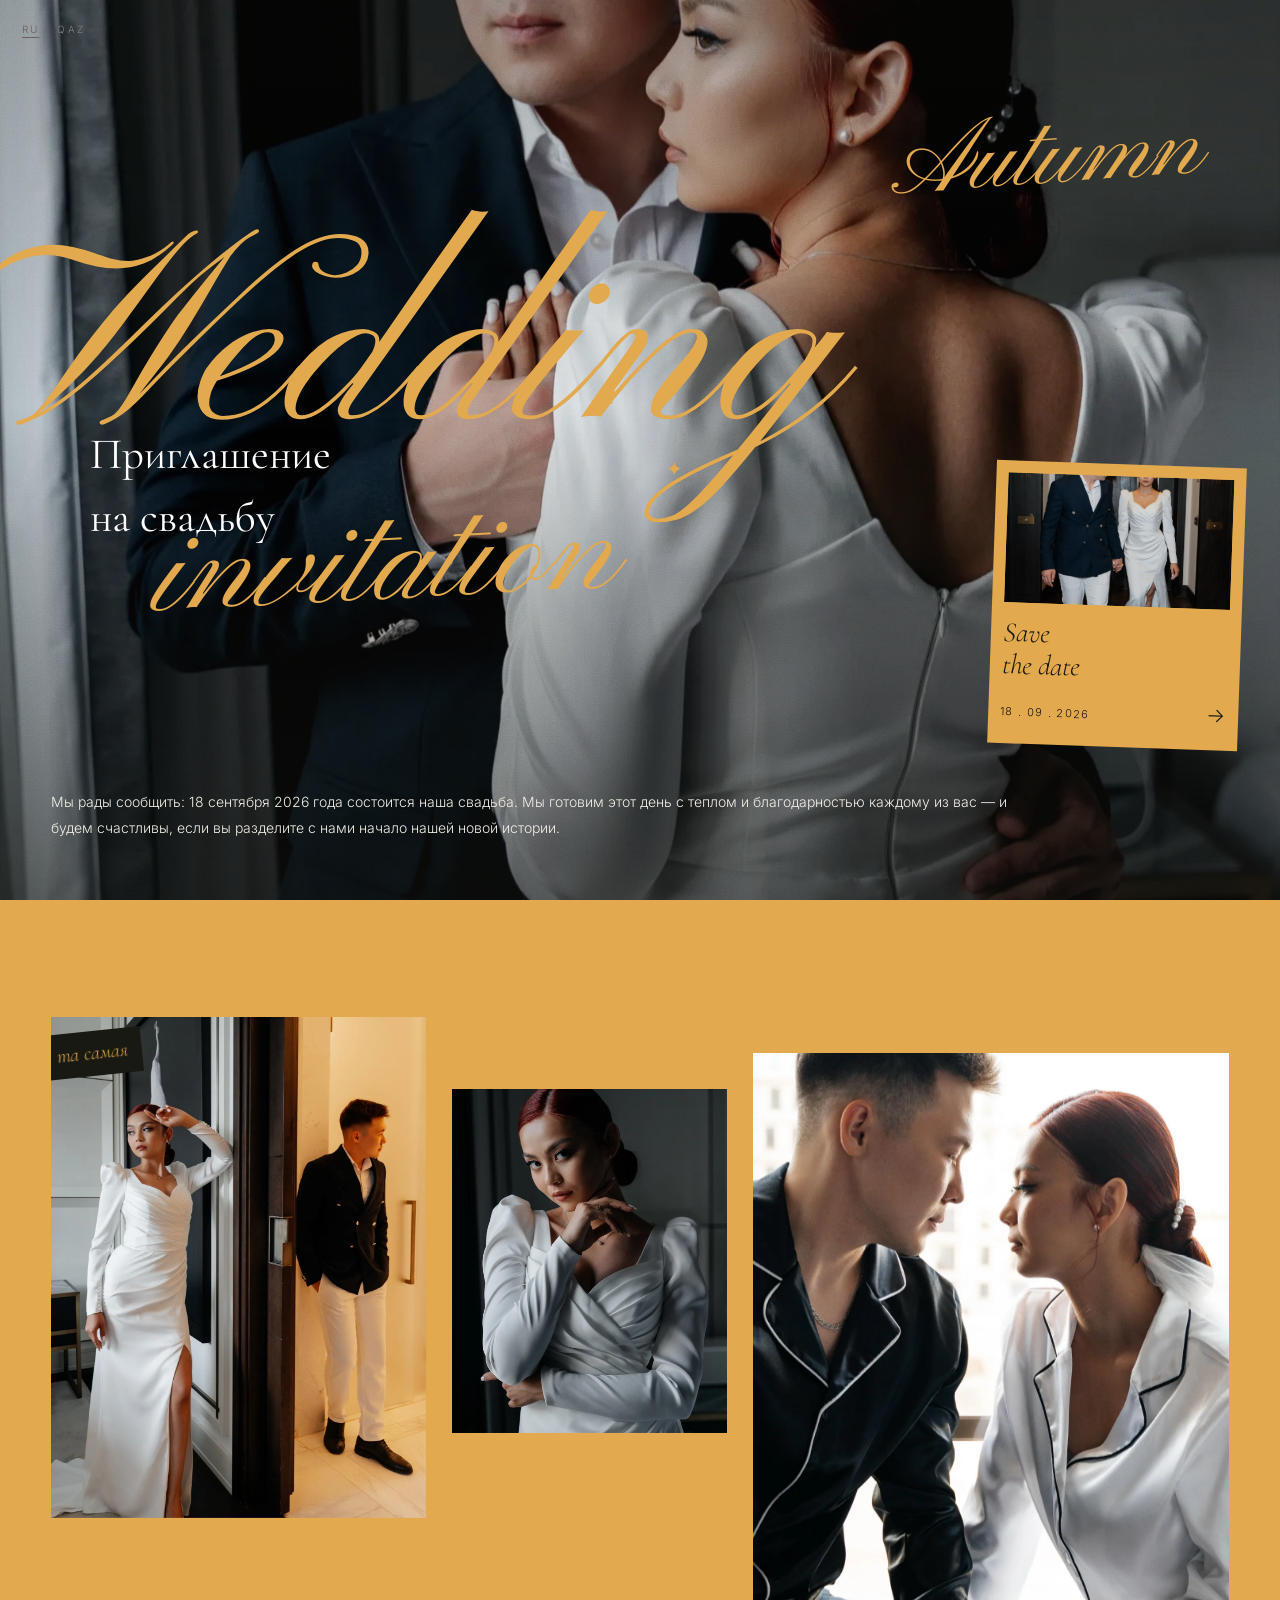
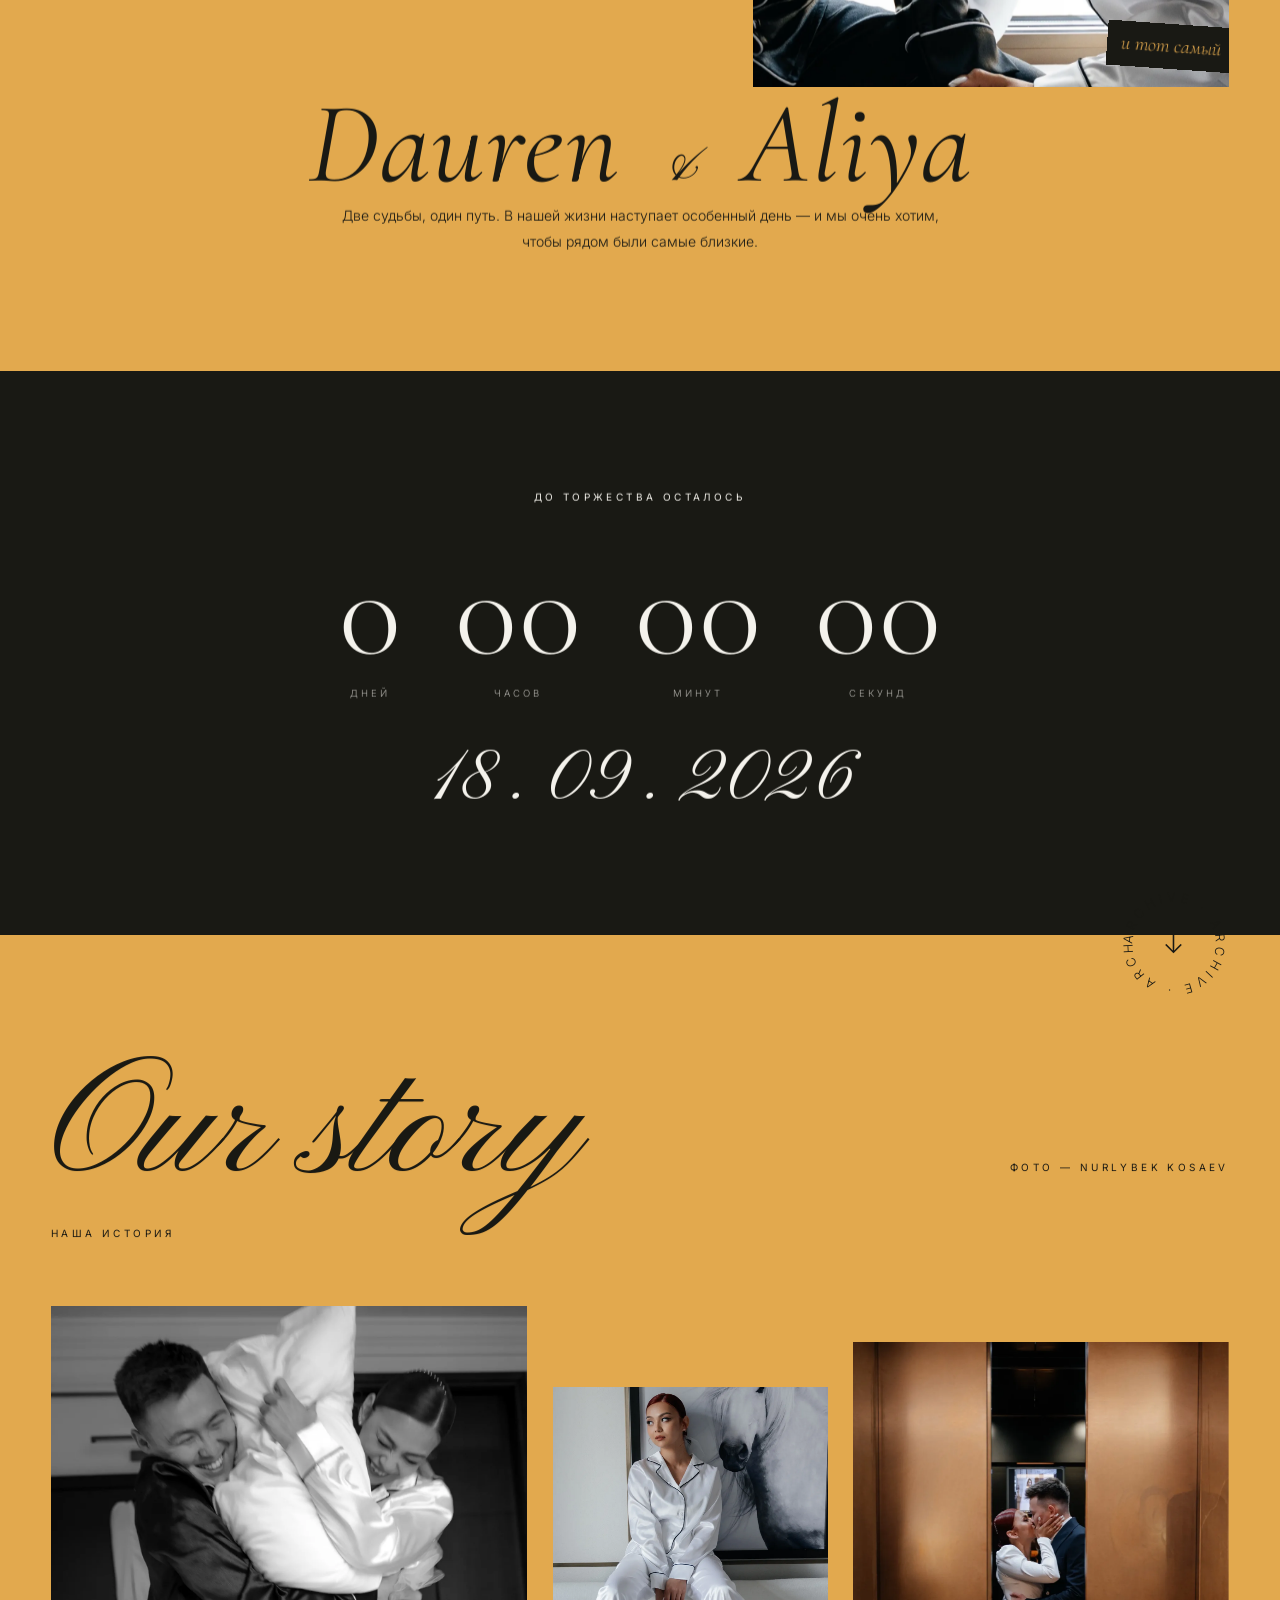
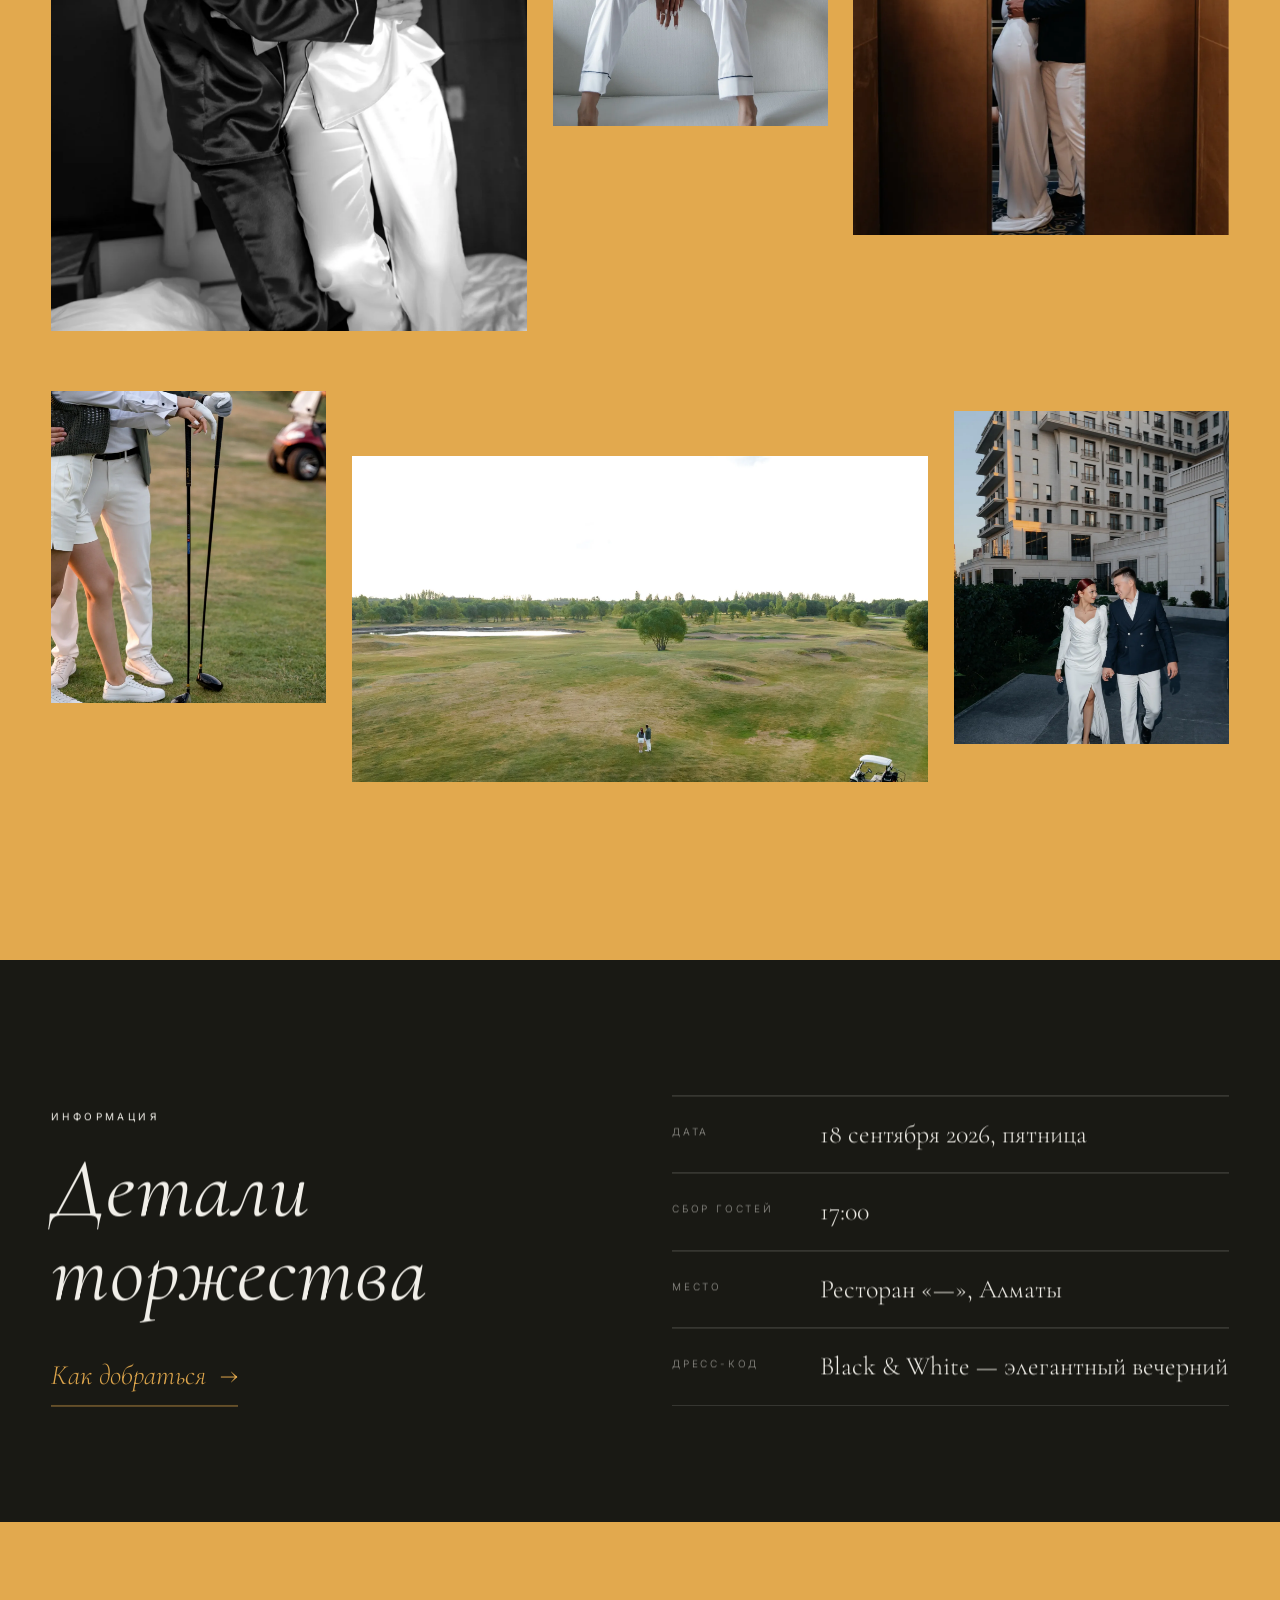
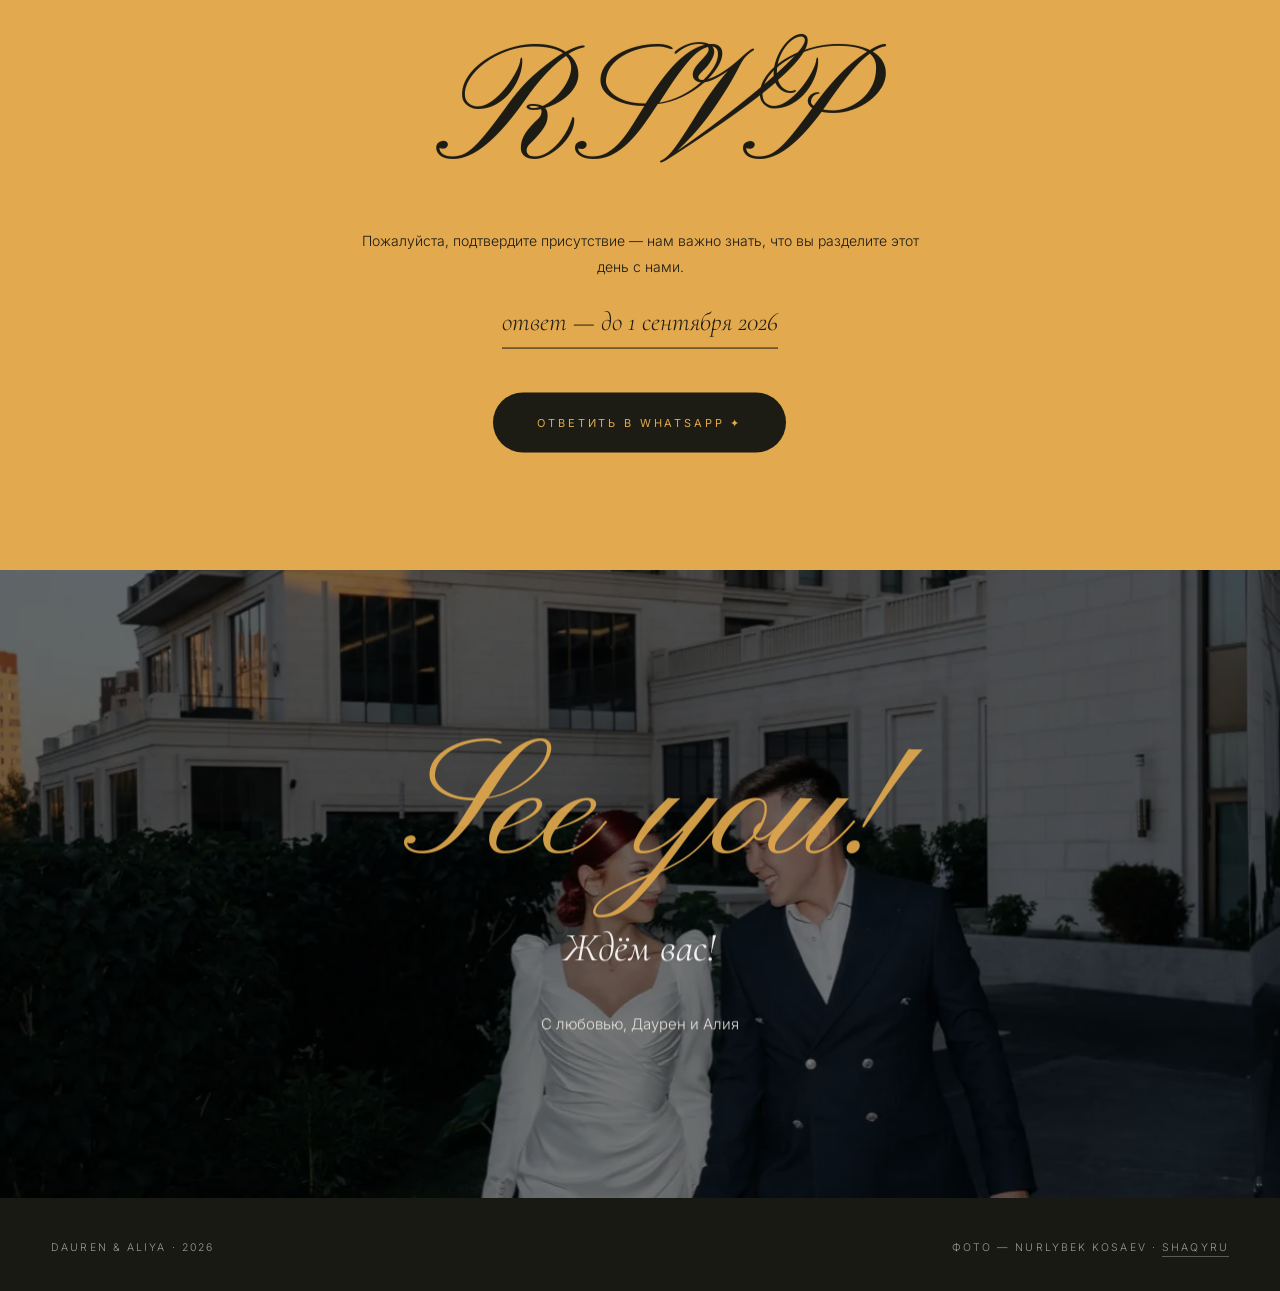
==== commit 90b28ab1: "Convert photos to WebP (4.4 MB -> 1.3 MB) cwebp -q 80; og.jpg stays JPEG for chat compatibility.  Co" ====
--- a/index.html
+++ b/index.html
@@ -29,7 +29,7 @@
 
 <!-- hero: фото + гигантский скрипт -->
 <header class="hero">
-  <div class="ph"><img id="heroImg" src="photos/hero.jpg" alt="Даурен и Алия"></div>
+  <div class="ph"><img id="heroImg" src="photos/hero.webp" alt="Даурен и Алия"></div>
   <div class="shade"></div>
 
   <div class="hero-type">
@@ -42,7 +42,7 @@
   </div>
 
   <a class="sticker" href="#info" data-ht>
-    <div class="mini"><img src="photos/walk.jpg" alt=""></div>
+    <div class="mini"><img src="photos/walk.webp" alt=""></div>
     <div class="st-title">Save<br>the date</div>
     <div class="st-sub"><span>18 . 09 . 2026</span><span class="arr">→</span></div>
   </a>
@@ -55,12 +55,12 @@
   <div class="grid">
     <div class="g-item c1 rv-img">
       <div class="rot-cap rc1" data-i18n="cap1">та самая</div>
-      <img src="photos/doorway.jpg" alt="" loading="lazy">
+      <img src="photos/doorway.webp" alt="" loading="lazy">
     </div>
-    <div class="g-item c2 rv-img"><img src="photos/portrait.jpg" alt="" loading="lazy"></div>
+    <div class="g-item c2 rv-img"><img src="photos/portrait.webp" alt="" loading="lazy"></div>
     <div class="g-item c3 rv-img">
       <div class="rot-cap rc2" data-i18n="cap2">и тот самый</div>
-      <img src="photos/story.jpg" alt="" loading="lazy">
+      <img src="photos/story.webp" alt="" loading="lazy">
     </div>
   </div>
   <h2 class="serif couple-names rv">Dauren <span class="amp">&amp;</span> Aliya</h2>
@@ -96,12 +96,12 @@
     <span class="label rv" data-i18n="gal_sub">фото — Nurlybek Kosaev</span>
   </div>
   <div class="gal-grid">
-    <div class="g-item ga rv-img"><img src="photos/fun.jpg" alt="" loading="lazy"></div>
-    <div class="g-item gb rv-img"><img src="photos/her-sofa.jpg" alt="" loading="lazy"></div>
-    <div class="g-item gc rv-img"><img src="photos/elevator.jpg" alt="" loading="lazy"></div>
-    <div class="g-item gd rv-img"><img src="photos/golf.jpg" alt="" loading="lazy"></div>
-    <div class="g-item ge rv-img"><img src="photos/drone.jpg" alt="" loading="lazy"></div>
-    <div class="g-item gf rv-img"><img src="photos/city.jpg" alt="" loading="lazy"></div>
+    <div class="g-item ga rv-img"><img src="photos/fun.webp" alt="" loading="lazy"></div>
+    <div class="g-item gb rv-img"><img src="photos/her-sofa.webp" alt="" loading="lazy"></div>
+    <div class="g-item gc rv-img"><img src="photos/elevator.webp" alt="" loading="lazy"></div>
+    <div class="g-item gd rv-img"><img src="photos/golf.webp" alt="" loading="lazy"></div>
+    <div class="g-item ge rv-img"><img src="photos/drone.webp" alt="" loading="lazy"></div>
+    <div class="g-item gf rv-img"><img src="photos/city.webp" alt="" loading="lazy"></div>
   </div>
 </section>
 
@@ -144,7 +144,7 @@
 
 <!-- финал -->
 <section class="finale">
-  <div class="ph"><img src="photos/city.jpg" alt="" loading="lazy"></div>
+  <div class="ph"><img src="photos/city.webp" alt="" loading="lazy"></div>
   <div class="inner">
     <h2 class="script rv">See you!</h2>
     <div class="fin-local rv" data-i18n="fin_title">Ждём вас!</div>
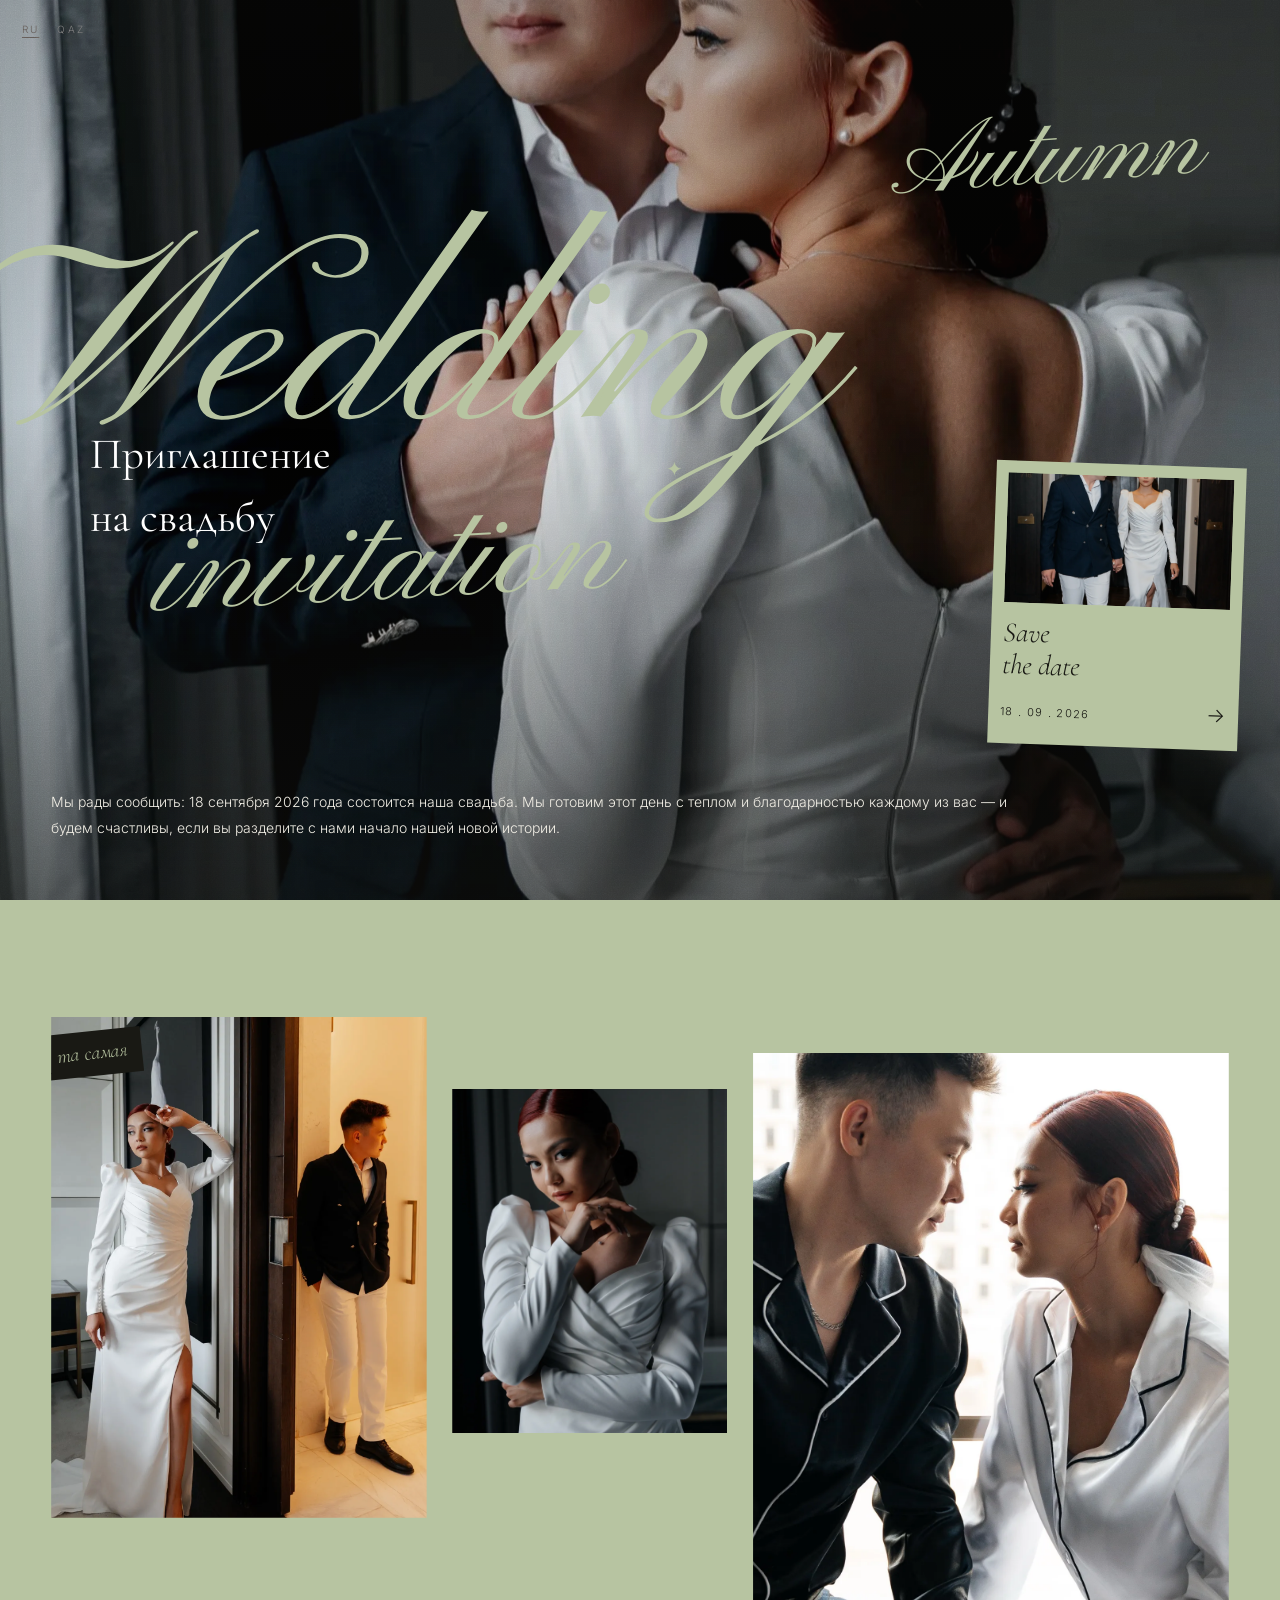
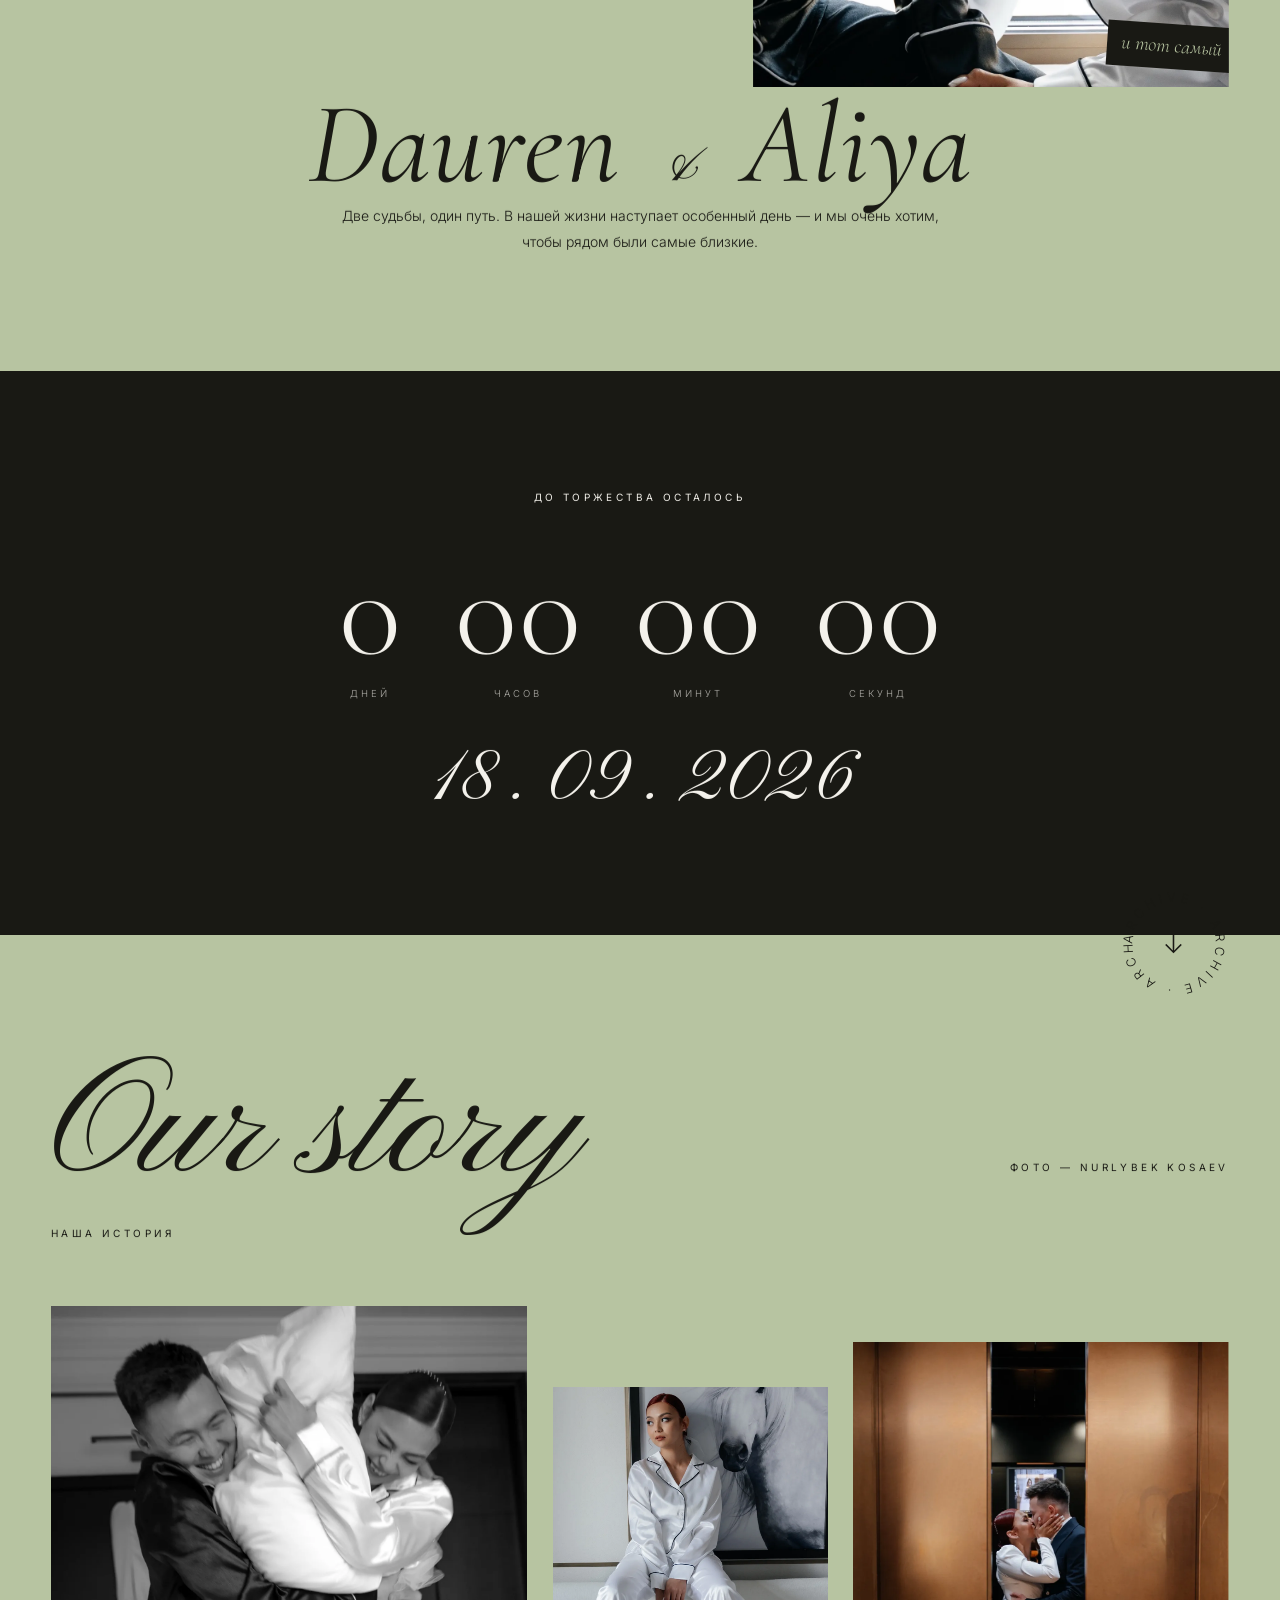
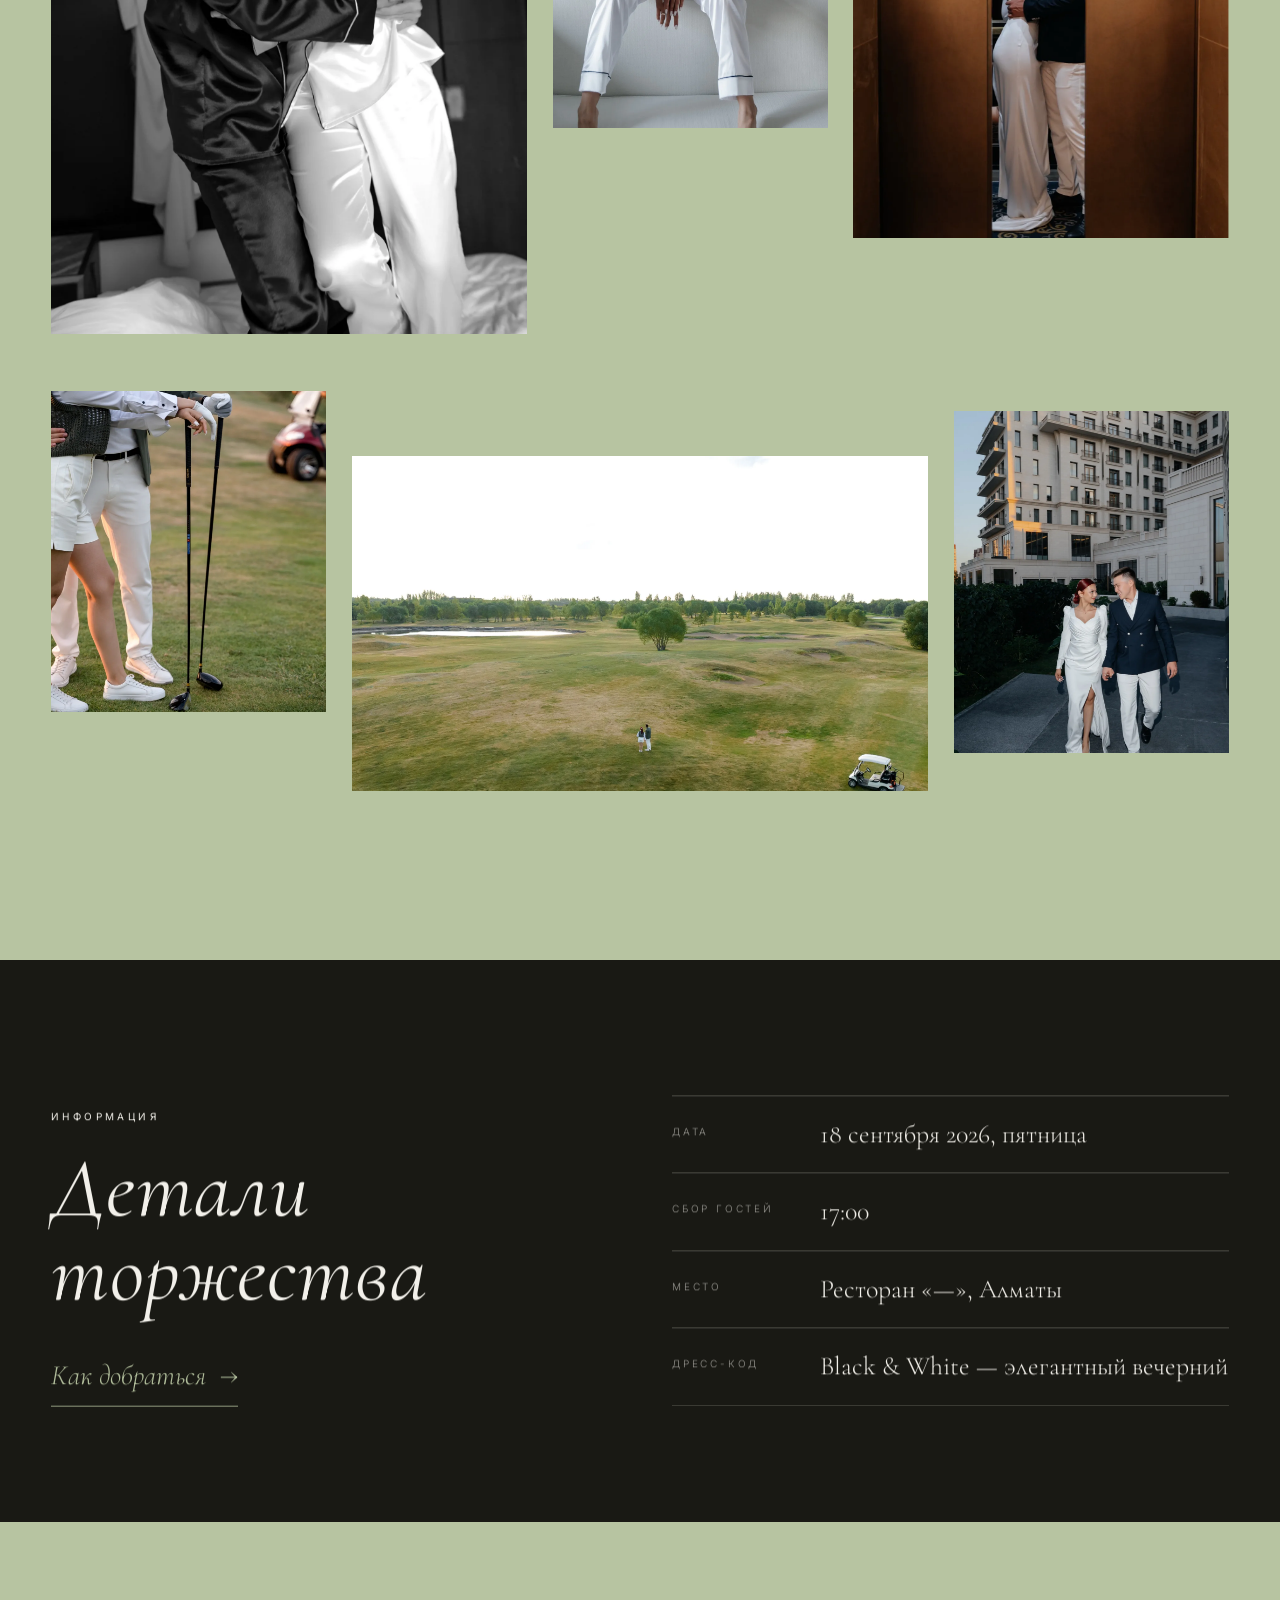
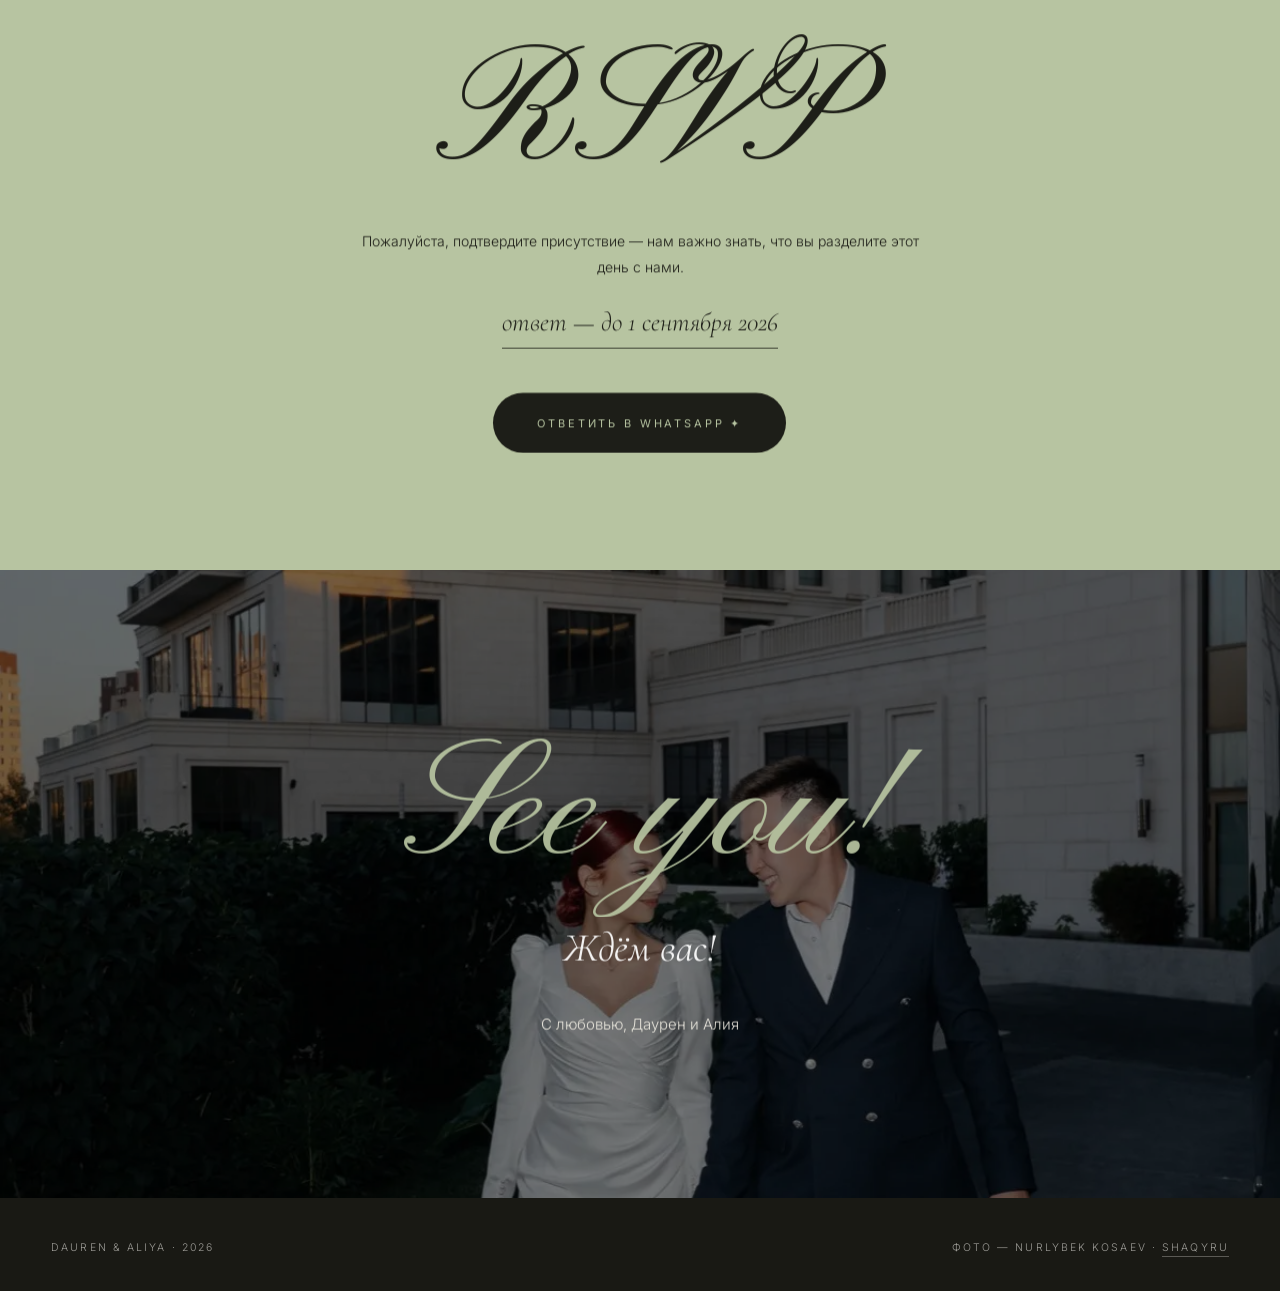
==== commit 5002282e: "Cache-bust CSS/JS with version query Co-Authored-By: Claude Fable 5 <noreply@anthropic.com>" ====
--- a/index.html
+++ b/index.html
@@ -18,7 +18,7 @@
 <link rel="preconnect" href="https://fonts.googleapis.com">
 <link rel="preconnect" href="https://fonts.gstatic.com" crossorigin>
 <link href="https://fonts.googleapis.com/css2?family=Cormorant+Garamond:ital,wght@0,300;0,400;1,300;1,400&family=Inter:wght@300;400&family=Pinyon+Script&display=swap" rel="stylesheet">
-<link rel="stylesheet" href="styles.css">
+<link rel="stylesheet" href="styles.css?v=0dfc348">
 </head>
 <body>
 
@@ -187,6 +187,6 @@
 <script src="assets/gsap.min.js"></script>
 <script src="assets/ScrollTrigger.min.js"></script>
 <script src="assets/lenis.min.js"></script>
-<script src="main.js"></script>
+<script src="main.js?v=0dfc348"></script>
 </body>
 </html>
--- a/styles.css
+++ b/styles.css
@@ -3,8 +3,8 @@
    кислотный акцент, коллажи, стикеры */
 
 :root {
-  /* тёплое золото — под бронзу лифта и вечерний свет на фото */
-  --acid: #e2a94e;
+  /* шалфей/эвкалипт — спокойная свадебная палитра, перекликается с зеленью гольф-сессии */
+  --acid: #b7c4a1;
   --ink: #191914;
   --paper: #f4f2ec;
   --serif: 'Cormorant Garamond', serif;
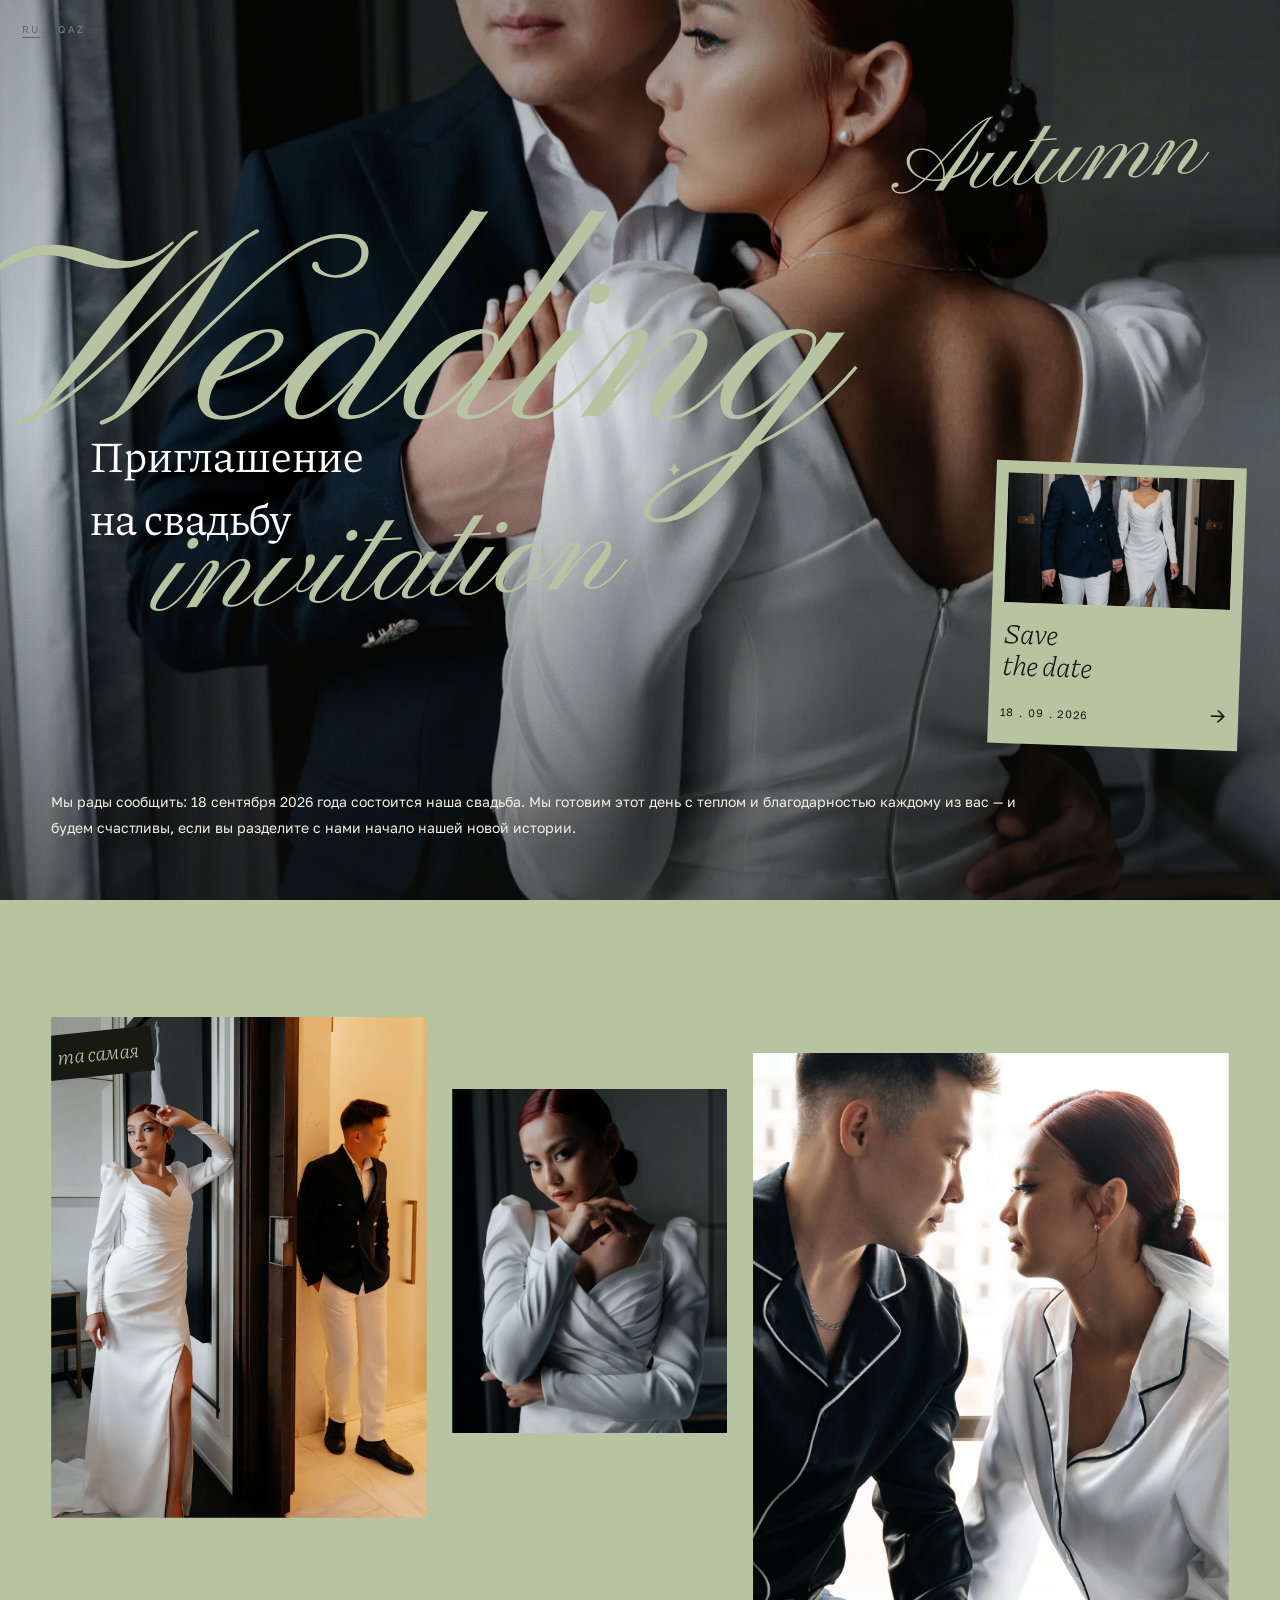
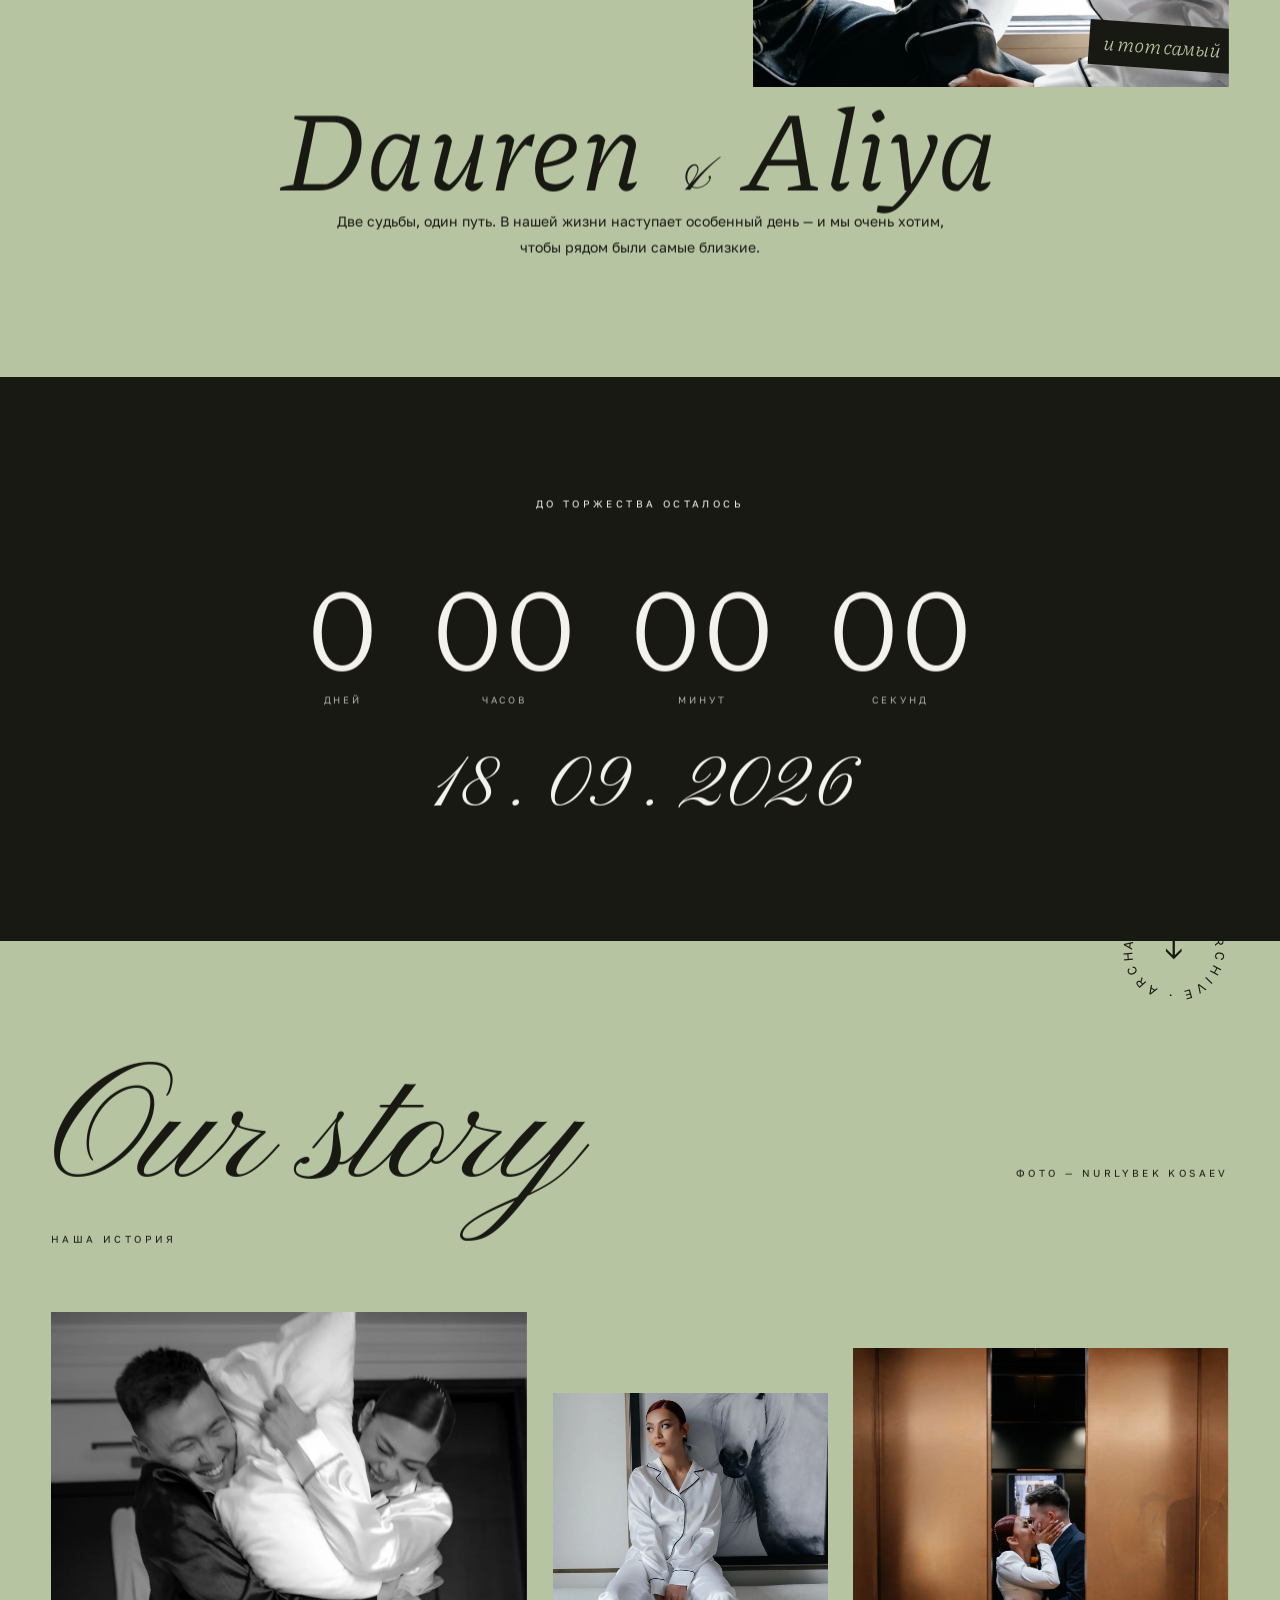
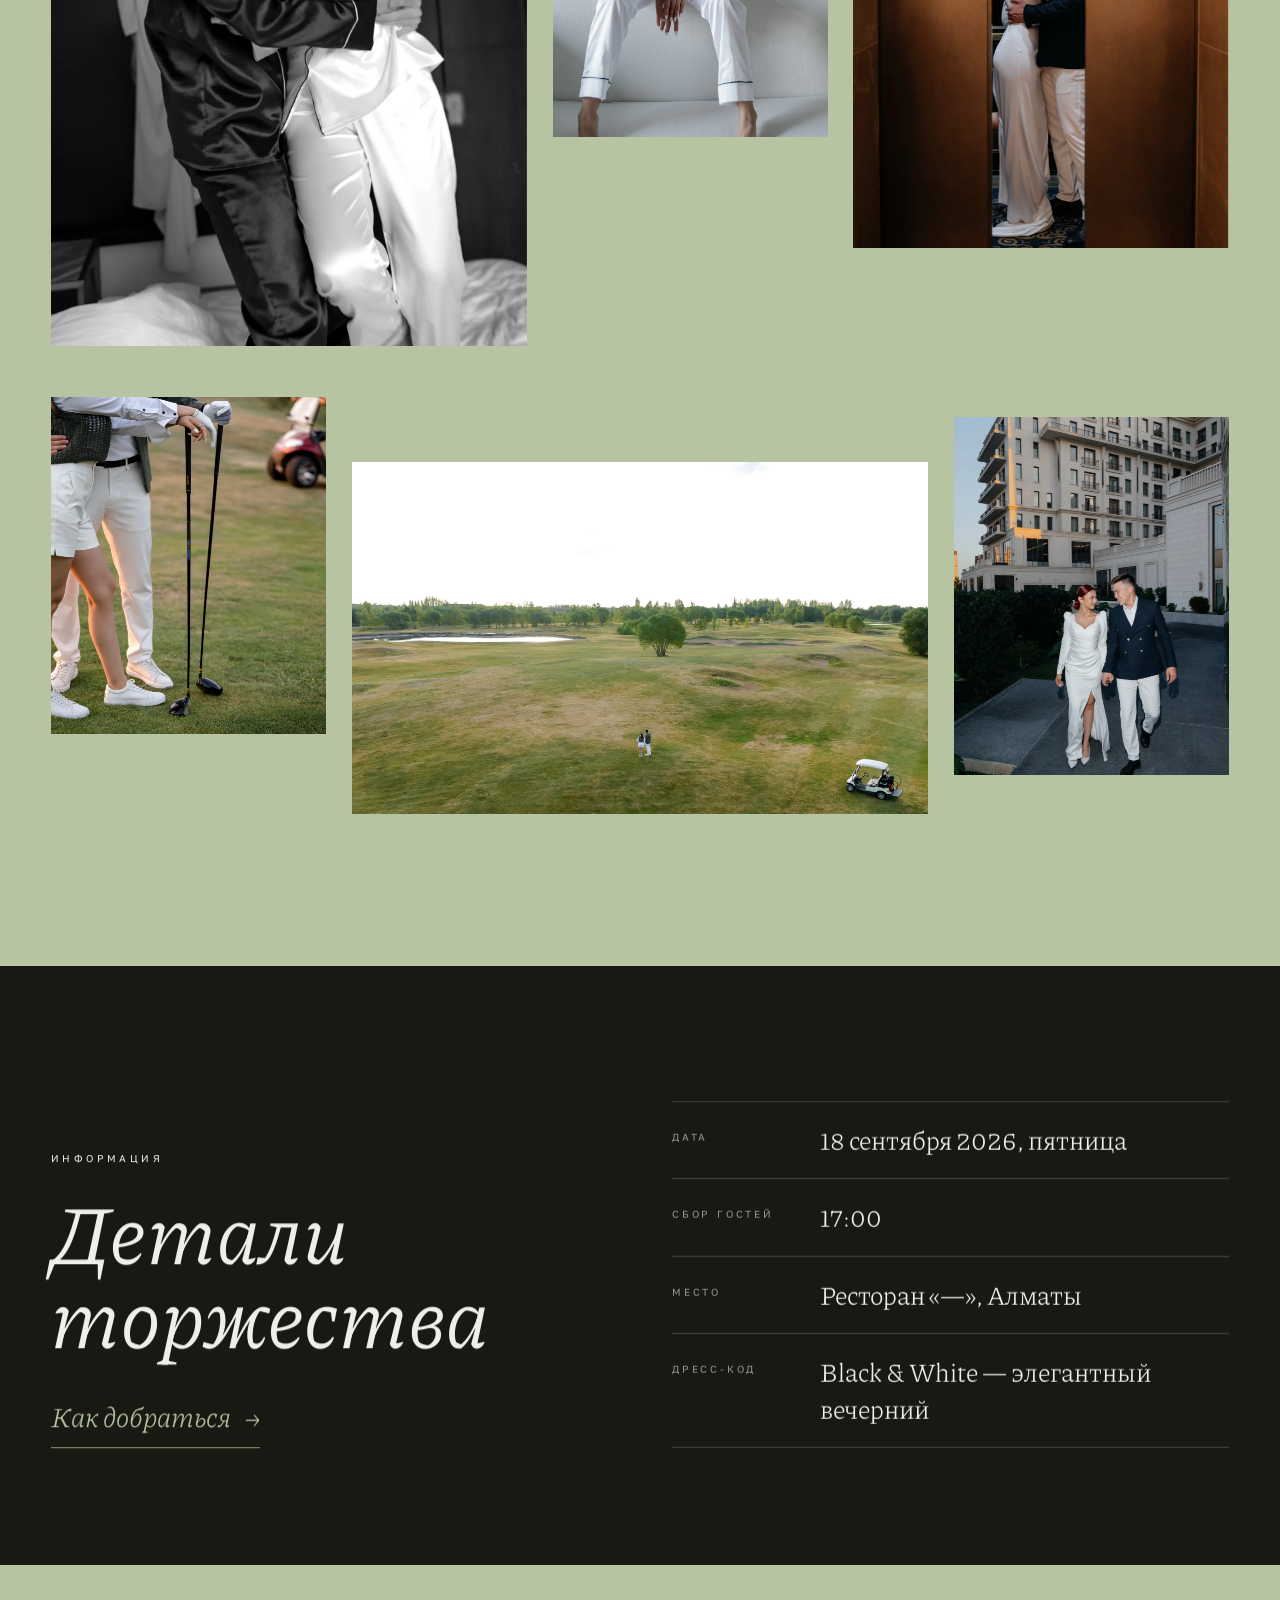
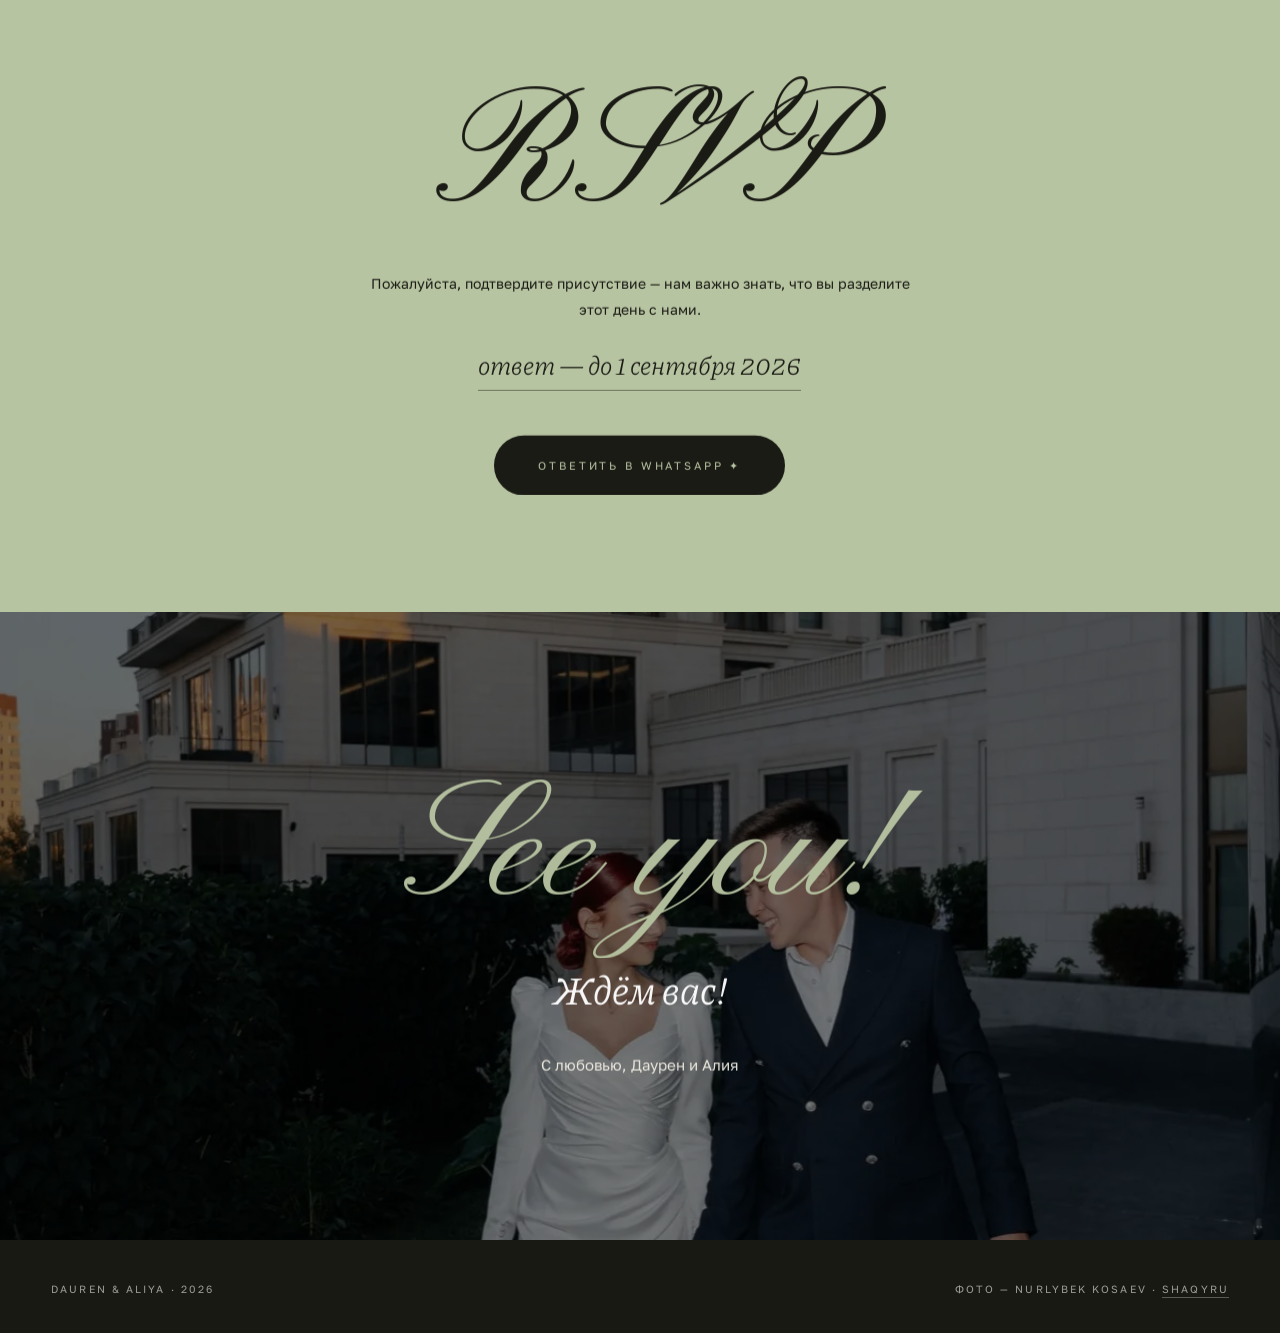
==== commit 138e8548: "New type pairing: Piazzolla + Golos Text (+ Pinyon Script) Piazzolla as a livelier editorial serif w" ====
--- a/index.html
+++ b/index.html
@@ -17,8 +17,8 @@
 <meta name="twitter:image" content="https://yoodea.github.io/dauren-aliya/photos/og.jpg">
 <link rel="preconnect" href="https://fonts.googleapis.com">
 <link rel="preconnect" href="https://fonts.gstatic.com" crossorigin>
-<link href="https://fonts.googleapis.com/css2?family=Cormorant+Garamond:ital,wght@0,300;0,400;1,300;1,400&family=Inter:wght@300;400&family=Pinyon+Script&display=swap" rel="stylesheet">
-<link rel="stylesheet" href="styles.css?v=0dfc348">
+<link href="https://fonts.googleapis.com/css2?family=Piazzolla:ital,opsz,wght@0,8..30,300;0,8..30,400;1,8..30,300;1,8..30,400&family=Golos+Text:wght@400;500&family=Pinyon+Script&display=swap" rel="stylesheet">
+<link rel="stylesheet" href="styles.css?v=fonts1">
 </head>
 <body>
 
@@ -187,6 +187,6 @@
 <script src="assets/gsap.min.js"></script>
 <script src="assets/ScrollTrigger.min.js"></script>
 <script src="assets/lenis.min.js"></script>
-<script src="main.js?v=0dfc348"></script>
+<script src="main.js?v=fonts1"></script>
 </body>
 </html>
--- a/styles.css
+++ b/styles.css
@@ -7,9 +7,9 @@
   --acid: #b7c4a1;
   --ink: #191914;
   --paper: #f4f2ec;
-  --serif: 'Cormorant Garamond', serif;
+  --serif: 'Piazzolla', serif;
   --script: 'Pinyon Script', cursive;
-  --sans: 'Inter', 'Helvetica Neue', sans-serif;
+  --sans: 'Golos Text', 'Helvetica Neue', sans-serif;
   --ease: cubic-bezier(.22, 1, .36, 1);
 }
 
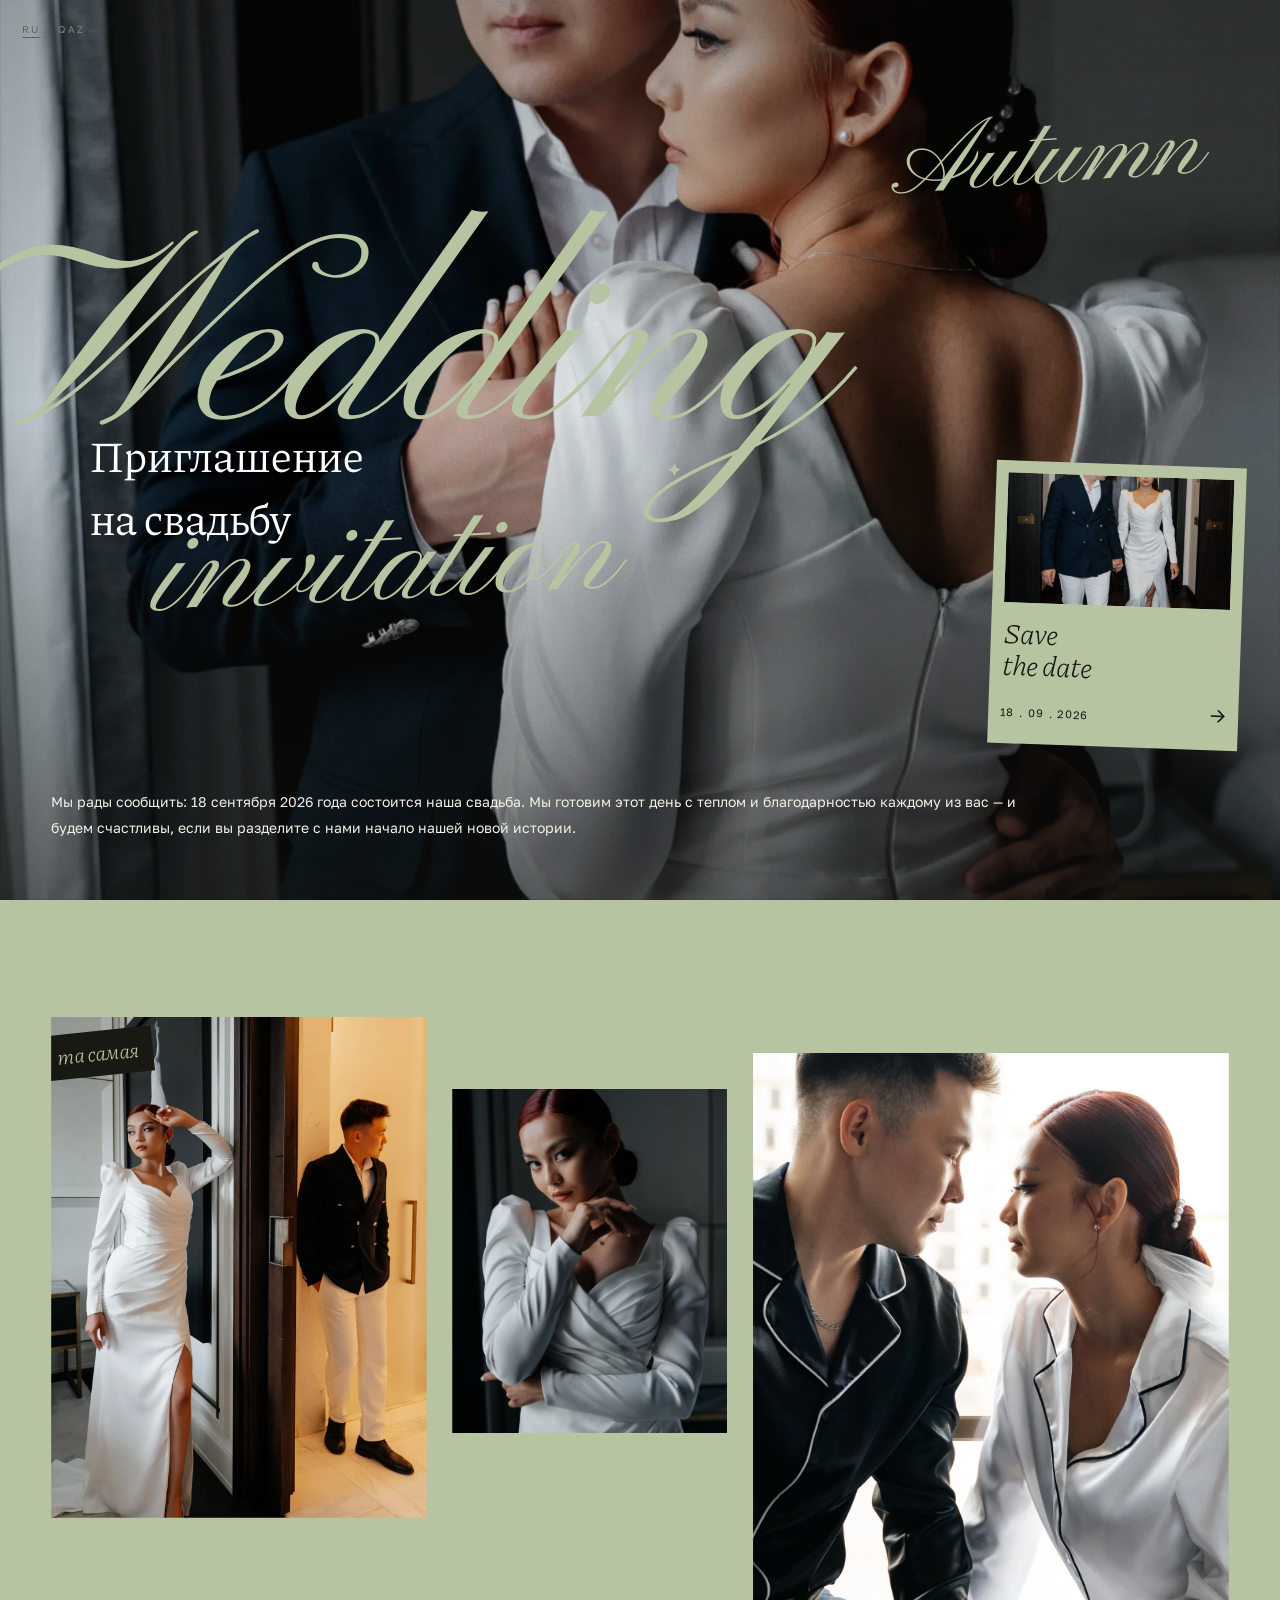
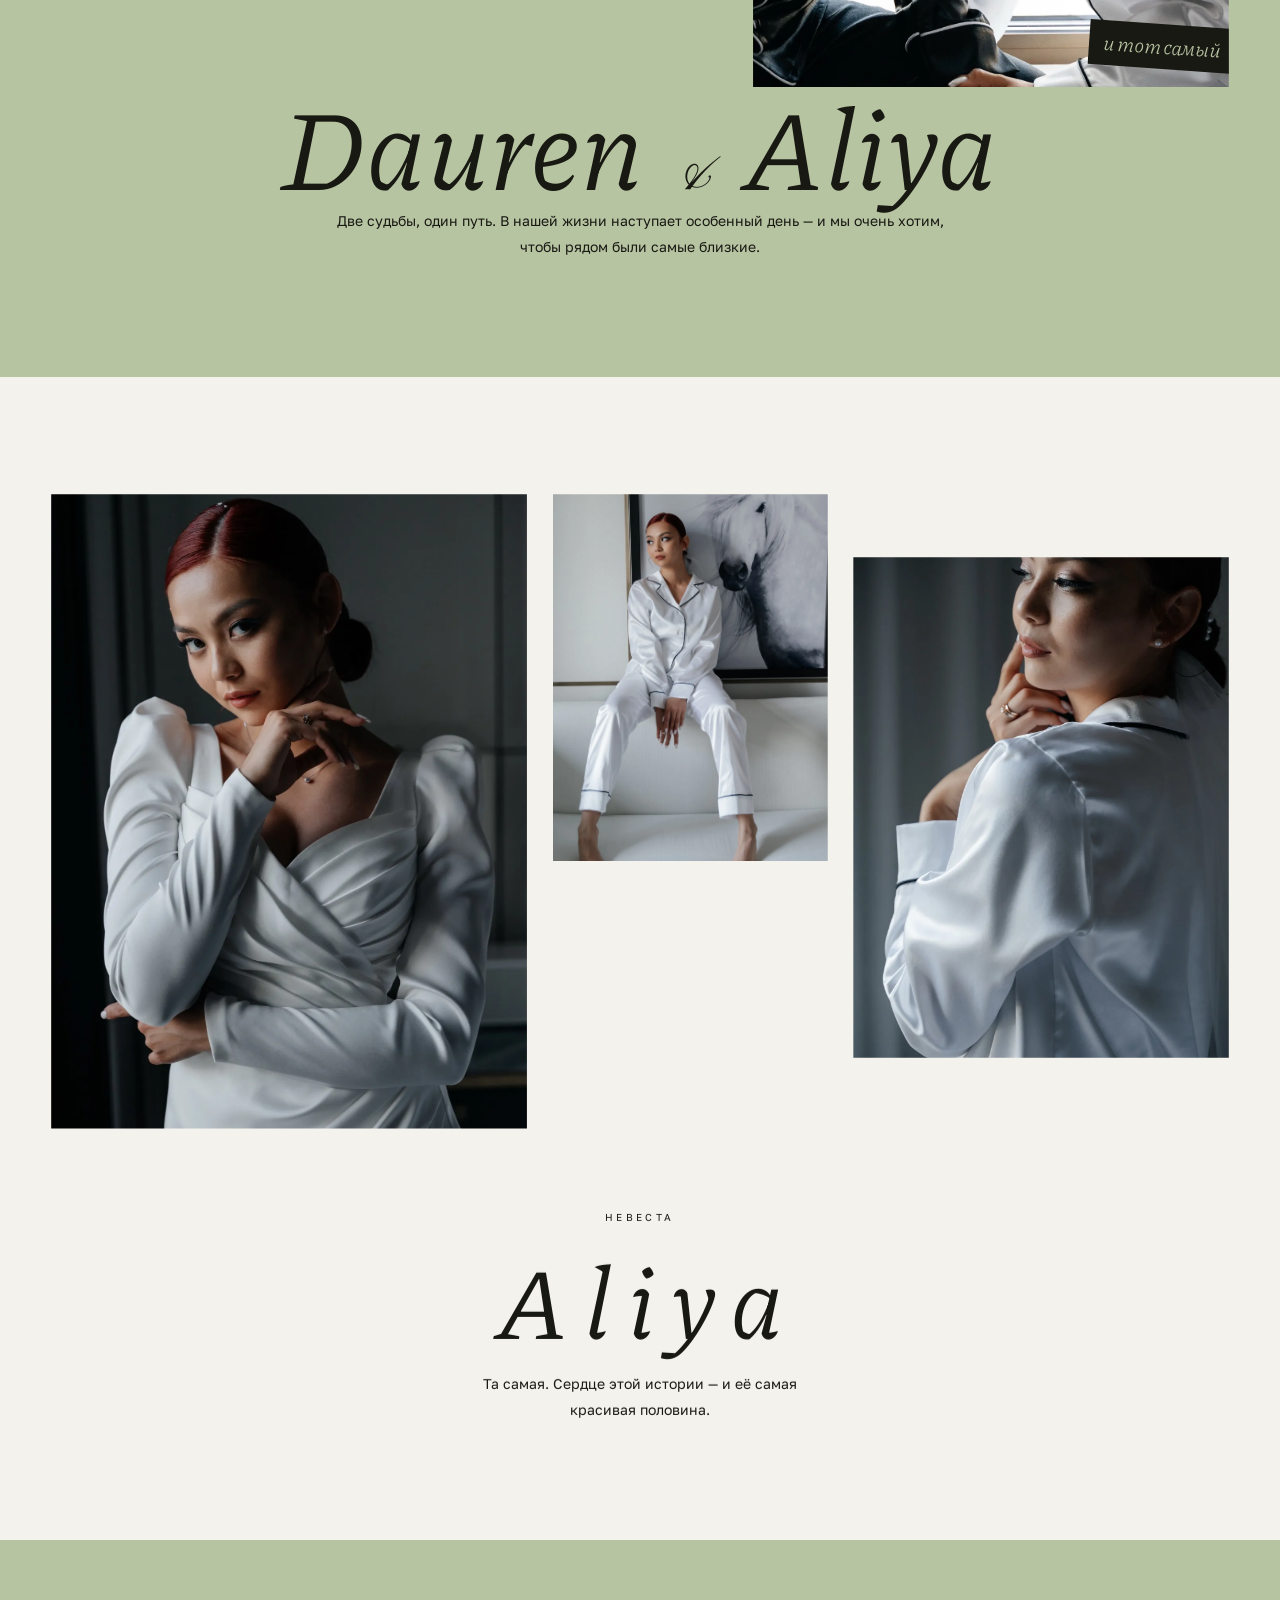
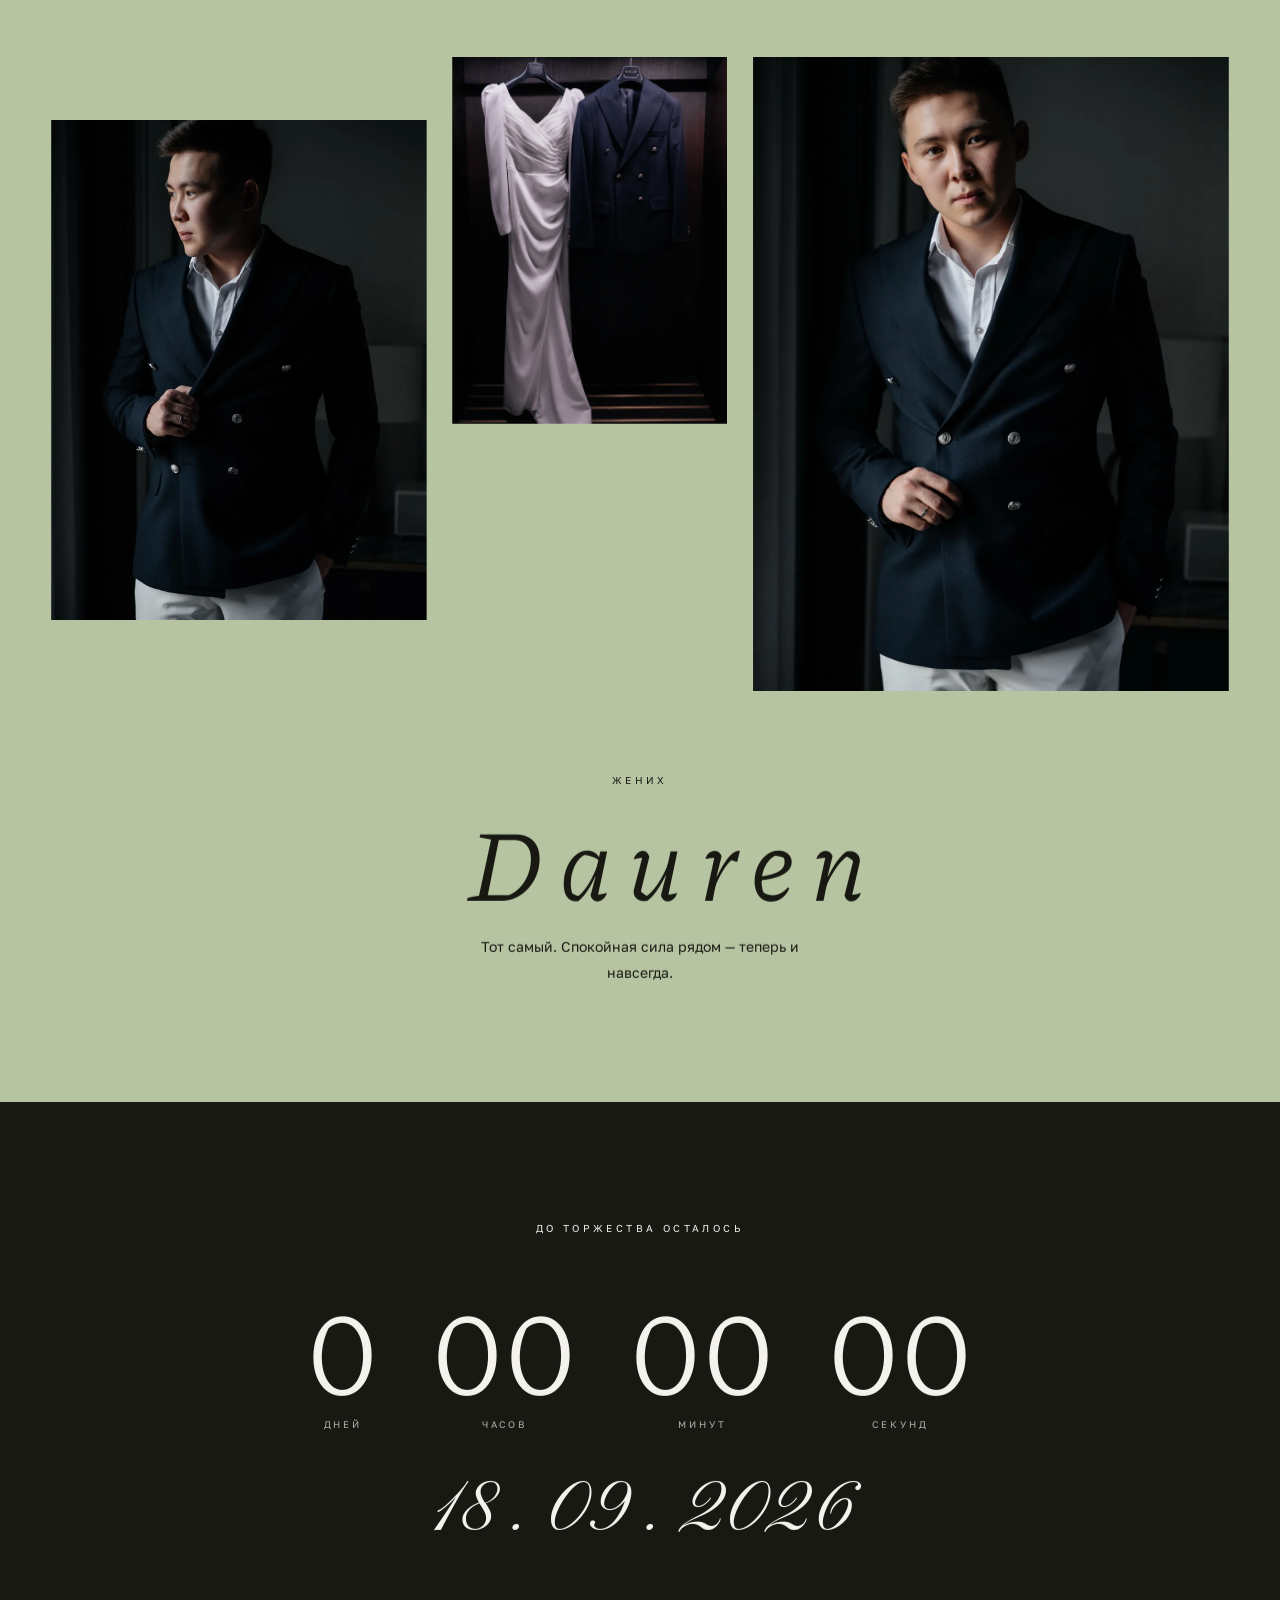
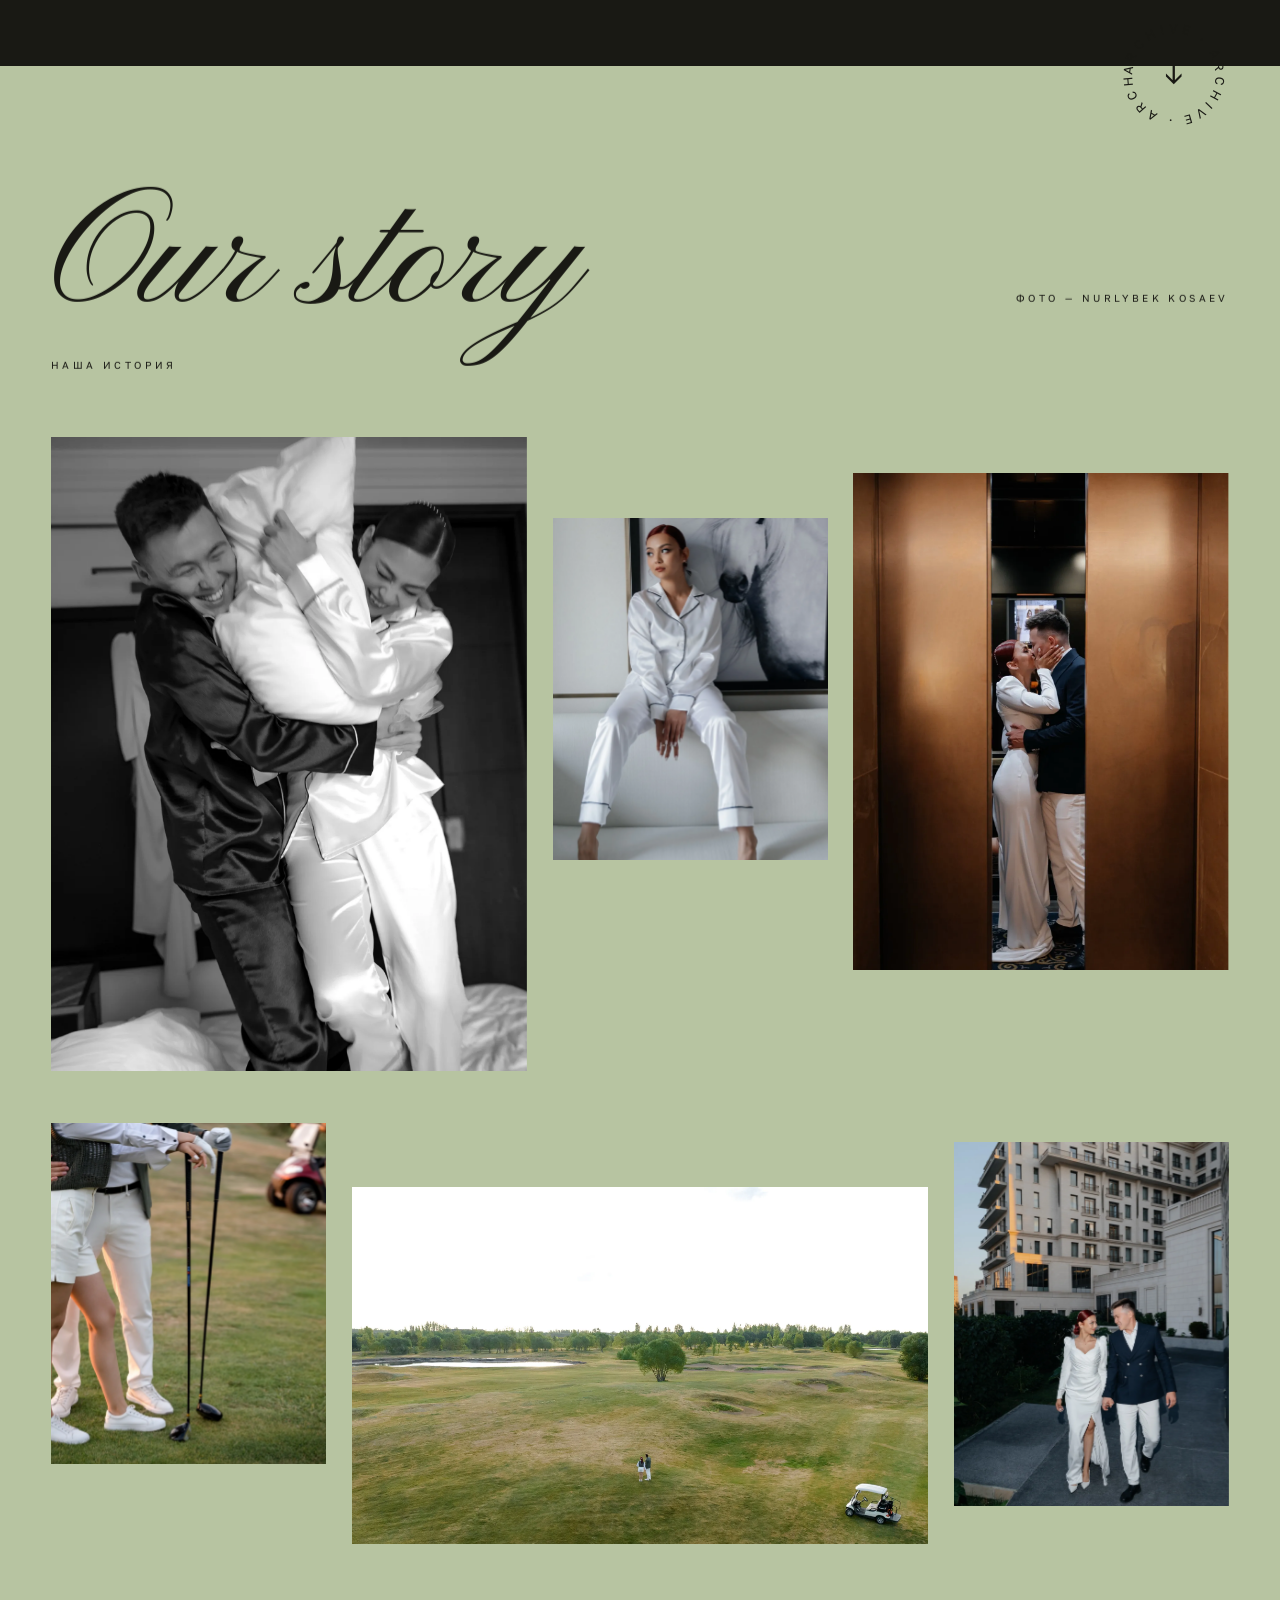
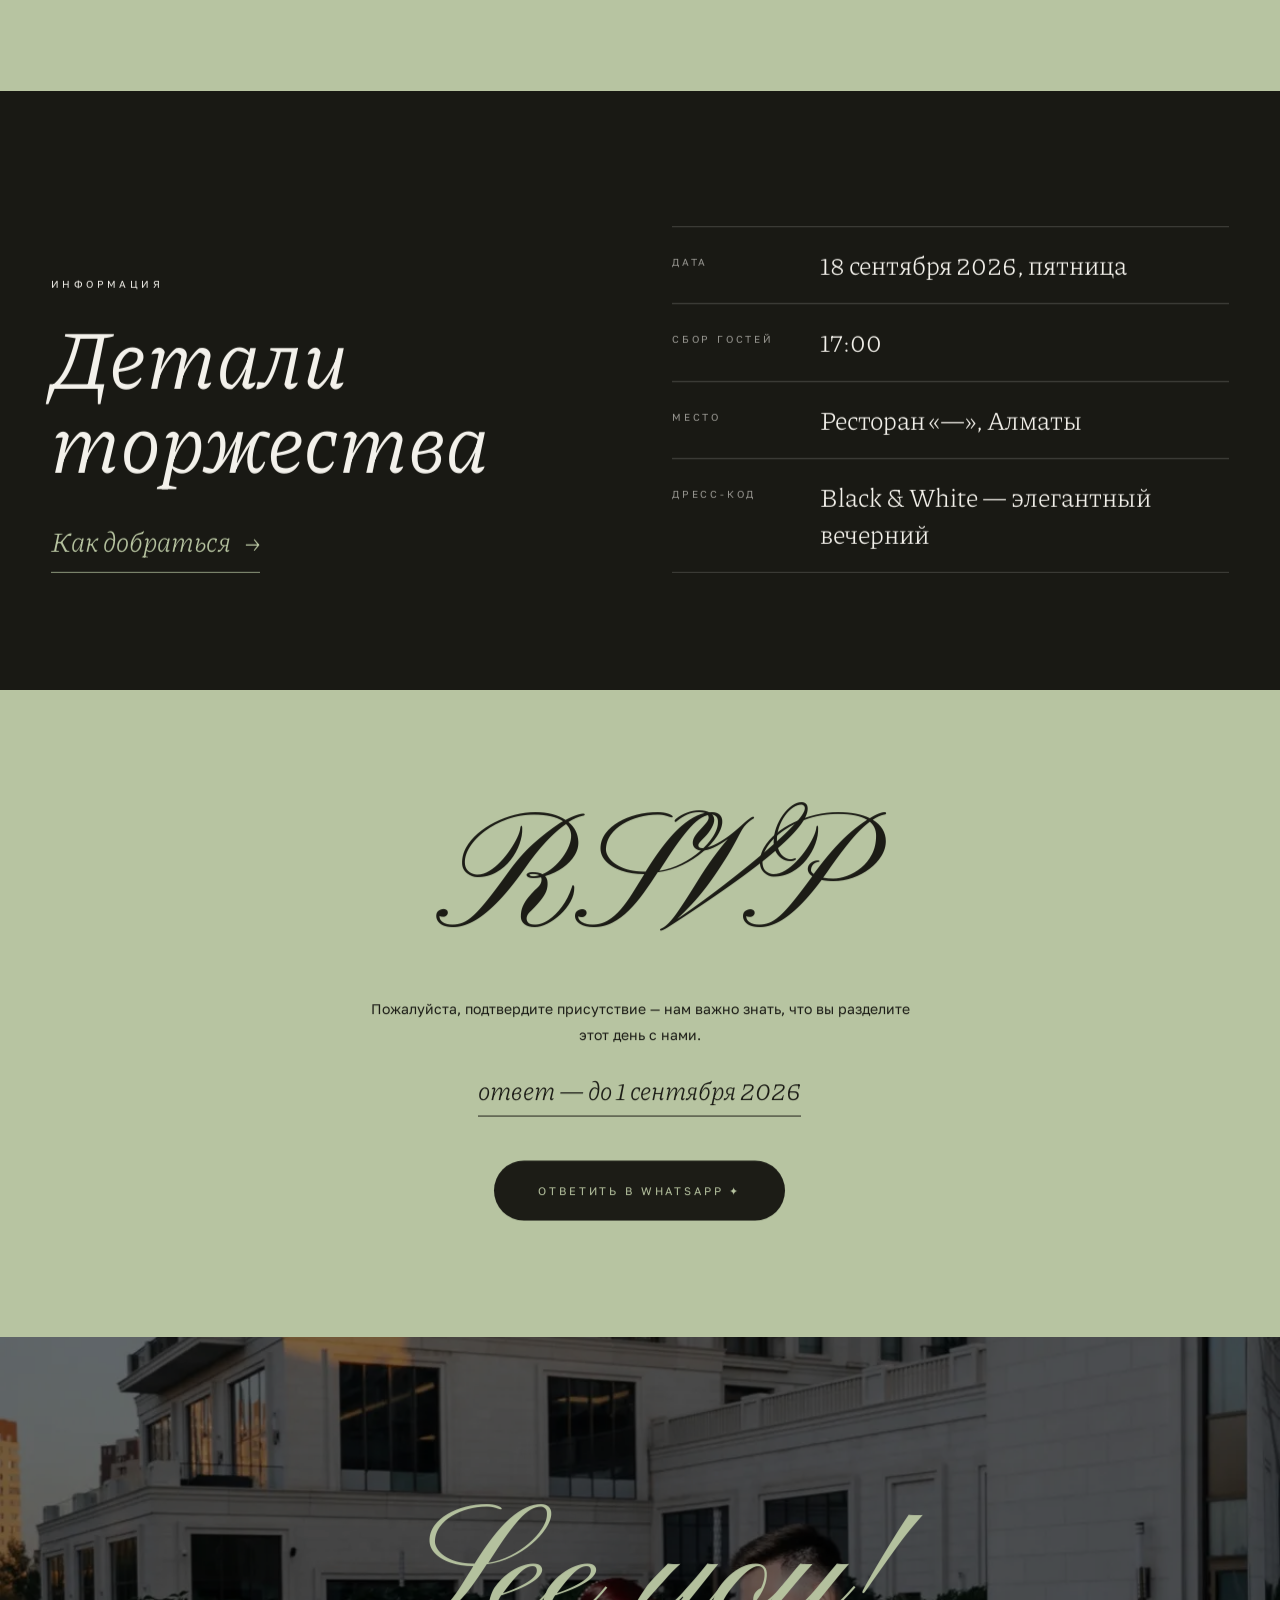
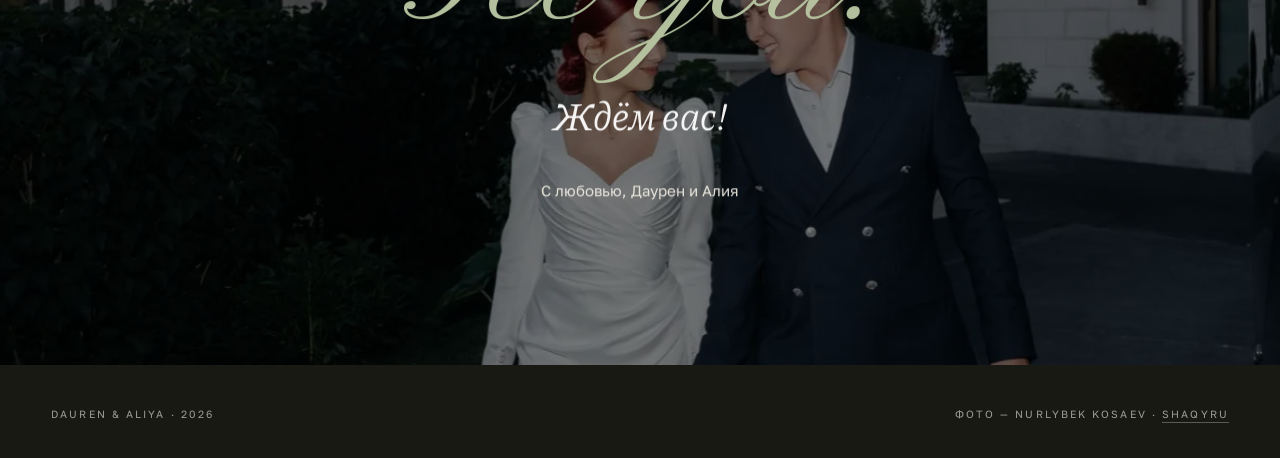
==== commit 2be55a64: "Bride & groom profile sections Two magazine-style profile spreads after the couple collage (referenc" ====
--- a/index.html
+++ b/index.html
@@ -18,7 +18,7 @@
 <link rel="preconnect" href="https://fonts.googleapis.com">
 <link rel="preconnect" href="https://fonts.gstatic.com" crossorigin>
 <link href="https://fonts.googleapis.com/css2?family=Piazzolla:ital,opsz,wght@0,8..30,300;0,8..30,400;1,8..30,300;1,8..30,400&family=Golos+Text:wght@400;500&family=Pinyon+Script&display=swap" rel="stylesheet">
-<link rel="stylesheet" href="styles.css?v=fonts1">
+<link rel="stylesheet" href="styles.css?v=profiles1">
 </head>
 <body>
 
@@ -65,6 +65,34 @@
   </div>
   <h2 class="serif couple-names rv">Dauren <span class="amp">&amp;</span> Aliya</h2>
   <p class="couple-bio rv" data-i18n="couple_bio">Две судьбы, один путь. В нашей жизни наступает особенный день — и мы очень хотим, чтобы рядом были самые близкие.</p>
+</section>
+
+<!-- профиль: Алия -->
+<section class="paper profile">
+  <div class="pgrid">
+    <div class="g-item pa rv-img"><img src="photos/portrait.webp" alt="Aliya" loading="lazy"></div>
+    <div class="g-item pb rv-img"><img src="photos/her-sofa.webp" alt="" loading="lazy"></div>
+    <div class="g-item pc rv-img"><img src="photos/aliya-2.webp" alt="Aliya" loading="lazy"></div>
+    <div class="p-text">
+      <span class="label rv" data-i18n="aliya_label">Невеста</span>
+      <h2 class="serif p-name rv">Aliya</h2>
+      <p class="p-bio rv" data-i18n="aliya_bio">Та самая. Сердце этой истории — и её самая красивая половина.</p>
+    </div>
+  </div>
+</section>
+
+<!-- профиль: Даурен -->
+<section class="acid profile flip">
+  <div class="pgrid">
+    <div class="g-item pa rv-img"><img src="photos/dauren-1.webp" alt="Dauren" loading="lazy"></div>
+    <div class="g-item pb rv-img"><img src="photos/wardrobe.webp" alt="" loading="lazy"></div>
+    <div class="g-item pc rv-img"><img src="photos/dauren-2.webp" alt="Dauren" loading="lazy"></div>
+    <div class="p-text">
+      <span class="label rv" data-i18n="dauren_label">Жених</span>
+      <h2 class="serif p-name rv">Dauren</h2>
+      <p class="p-bio rv" data-i18n="dauren_bio">Тот самый. Спокойная сила рядом — теперь и навсегда.</p>
+    </div>
+  </div>
 </section>
 
 <!-- countdown -->
@@ -163,6 +191,8 @@
     hero_local: 'Той жайлы\nшақыру',
     hero_announce: 'Қуанышпен хабарлаймыз: 2026 жылғы 18 қыркүйекте біздің үйлену тойымыз өтеді. Бұл күнді әрқайсыңызға жылулықпен және алғыспен дайындап жатырмыз — жаңа тарихымыздың басталуын бізбен бірге бөліссеңіз, бақытты боламыз.',
     cap1: 'дәл сол қыз', cap2: 'дәл сол жігіт',
+    aliya_label: 'Қалыңдық', aliya_bio: 'Дәл сол қыз. Бұл тарихтың жүрегі — және оның ең әдемі жартысы.',
+    dauren_label: 'Күйеу жігіт', dauren_bio: 'Дәл сол жігіт. Жанындағы сабырлы күш — енді мәңгіге.',
     couple_bio: 'Екі тағдыр, бір жол. Өмірімізде ерекше күн келе жатыр — қасымызда ең жақын адамдар болғанын қалаймыз.',
     count_label: 'Тойға дейін қалды',
     cd_d: 'күн', cd_h: 'сағат', cd_m: 'минут', cd_s: 'секунд',
@@ -187,6 +217,6 @@
 <script src="assets/gsap.min.js"></script>
 <script src="assets/ScrollTrigger.min.js"></script>
 <script src="assets/lenis.min.js"></script>
-<script src="main.js?v=fonts1"></script>
+<script src="main.js?v=profiles1"></script>
 </body>
 </html>
--- a/styles.css
+++ b/styles.css
@@ -231,6 +231,48 @@
 }
 .rot-cap.rc1 { top: 14px; left: -8px; }
 .rot-cap.rc2 { bottom: 18px; right: -6px; transform: rotate(4deg); }
+
+/* ---------- профили жениха и невесты ---------- */
+.paper { background: var(--paper); color: var(--ink); }
+.profile .pgrid {
+  display: grid;
+  grid-template-columns: repeat(12, 1fr);
+  gap: clamp(14px, 2vw, 28px);
+  align-items: start;
+}
+.profile .pa { grid-column: 1 / 6; aspect-ratio: 3 / 4; }
+.profile .pb { grid-column: 6 / 9; aspect-ratio: 3 / 4; }
+.profile .pc { grid-column: 9 / 13; aspect-ratio: 3 / 4; margin-top: clamp(36px, 7vh, 96px); }
+.profile.flip .pa { grid-column: 8 / 13; }
+.profile.flip .pb { grid-column: 5 / 8; grid-row: 1; }
+.profile.flip .pc { grid-column: 1 / 5; grid-row: 1; }
+.profile .g-item { position: relative; overflow: hidden; }
+.profile .p-text {
+  grid-column: 5 / 9;
+  text-align: center;
+  margin-top: clamp(28px, 6vh, 64px);
+}
+.profile .p-text .label { display: block; margin-bottom: 20px; opacity: .65; }
+.p-name {
+  font-size: clamp(44px, 8vw, 108px) !important;
+  letter-spacing: .16em !important;
+  text-indent: .16em;
+}
+.p-bio {
+  max-width: 420px;
+  margin: 22px auto 0;
+  font-size: 14px;
+}
+
+@media (max-width: 760px) {
+  .profile .pa { grid-column: 1 / 13; }
+  .profile .pb { grid-column: 1 / 7; margin-top: 0; }
+  .profile .pc { grid-column: 7 / 13; margin-top: clamp(24px, 5vh, 48px); }
+  .profile.flip .pa { grid-column: 1 / 13; }
+  .profile.flip .pb { grid-column: 7 / 13; }
+  .profile.flip .pc { grid-column: 1 / 7; grid-row: auto; }
+  .profile .p-text { grid-column: 1 / 13; }
+}
 
 /* ---------- countdown ---------- */
 .count-sec { text-align: center; }
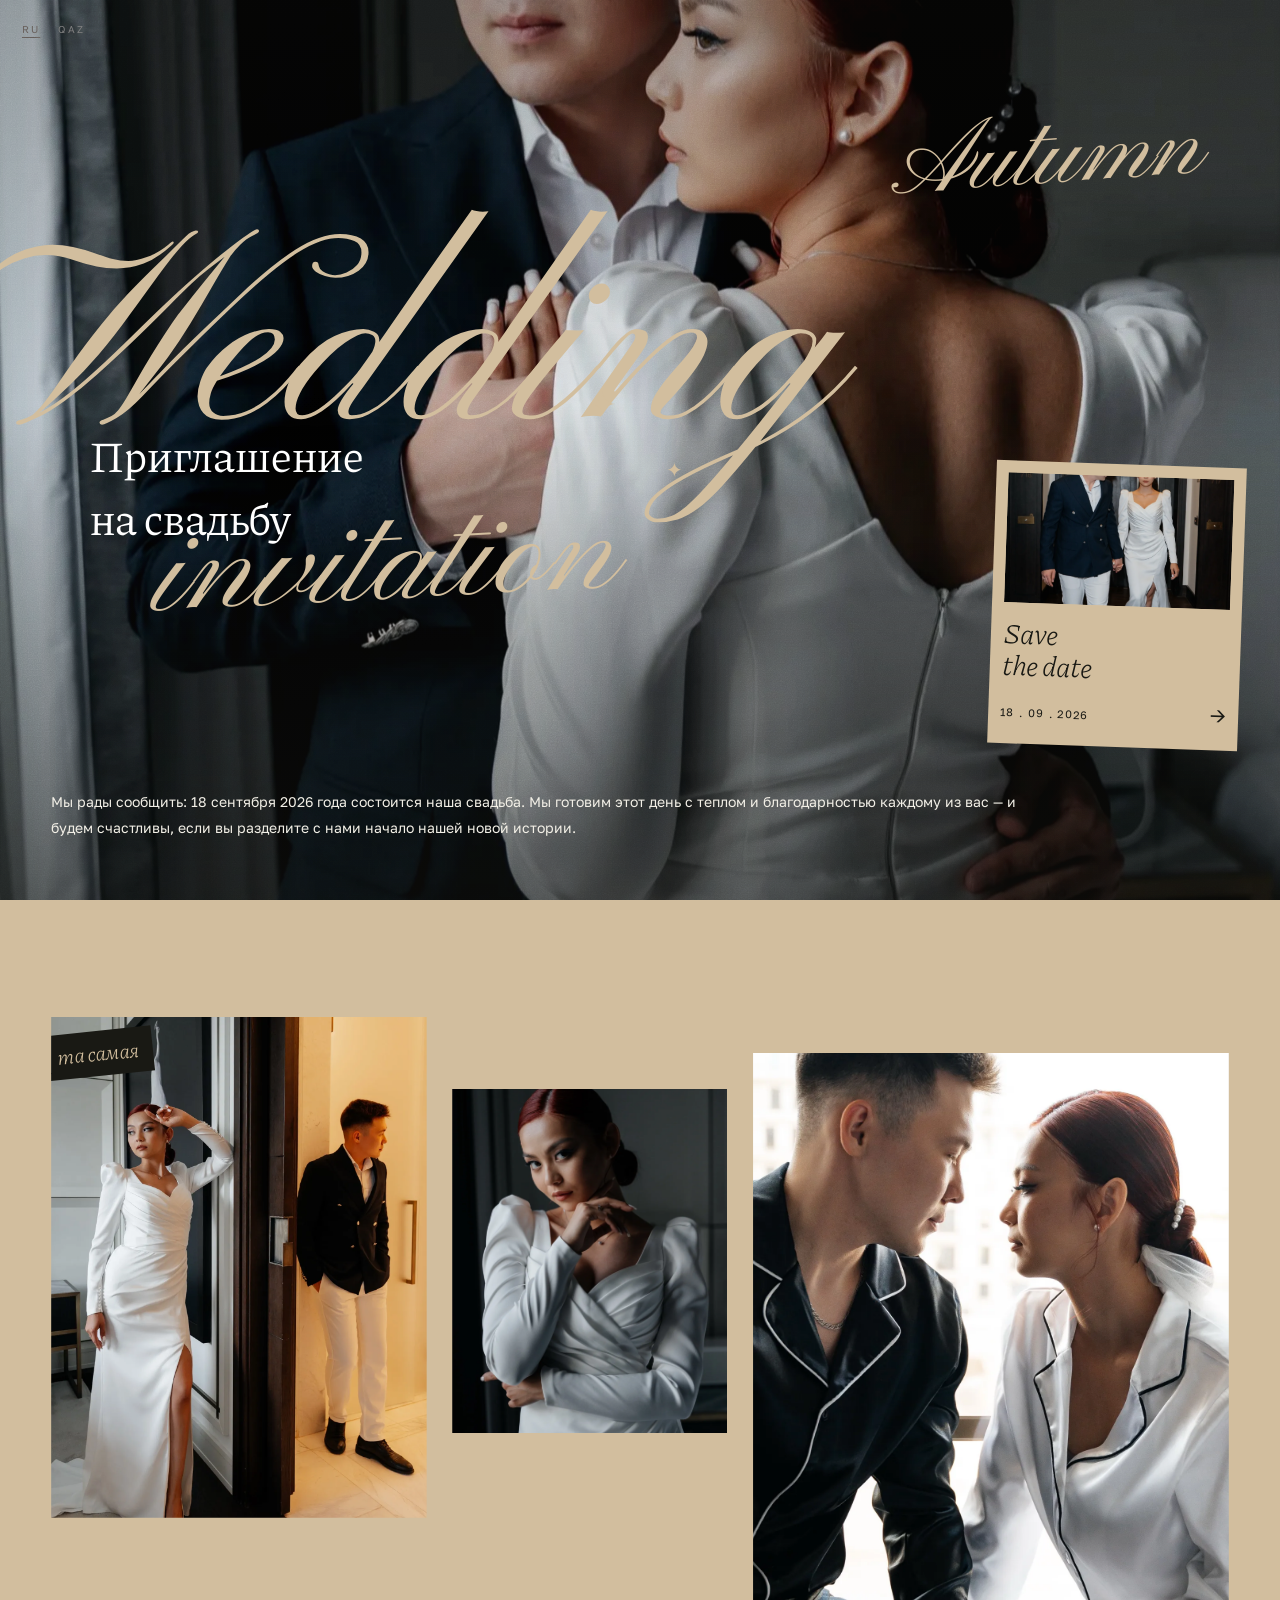
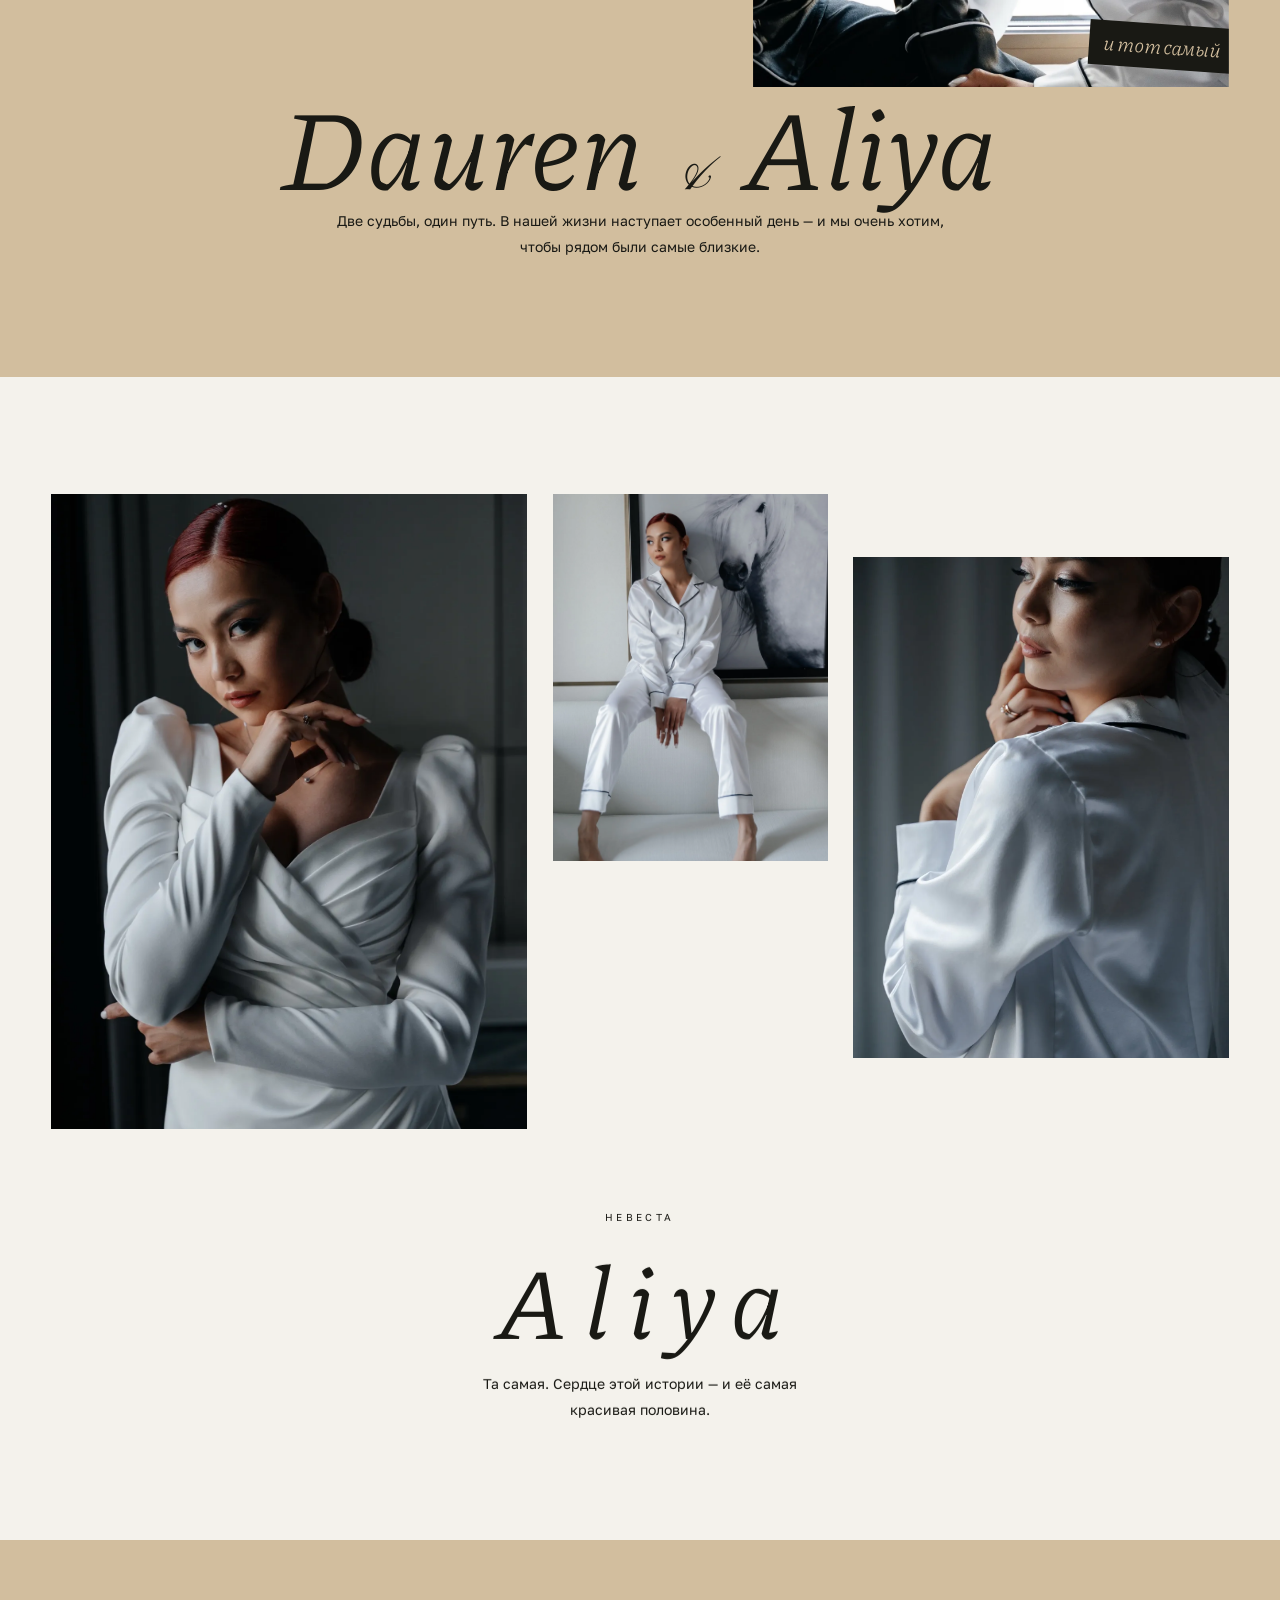
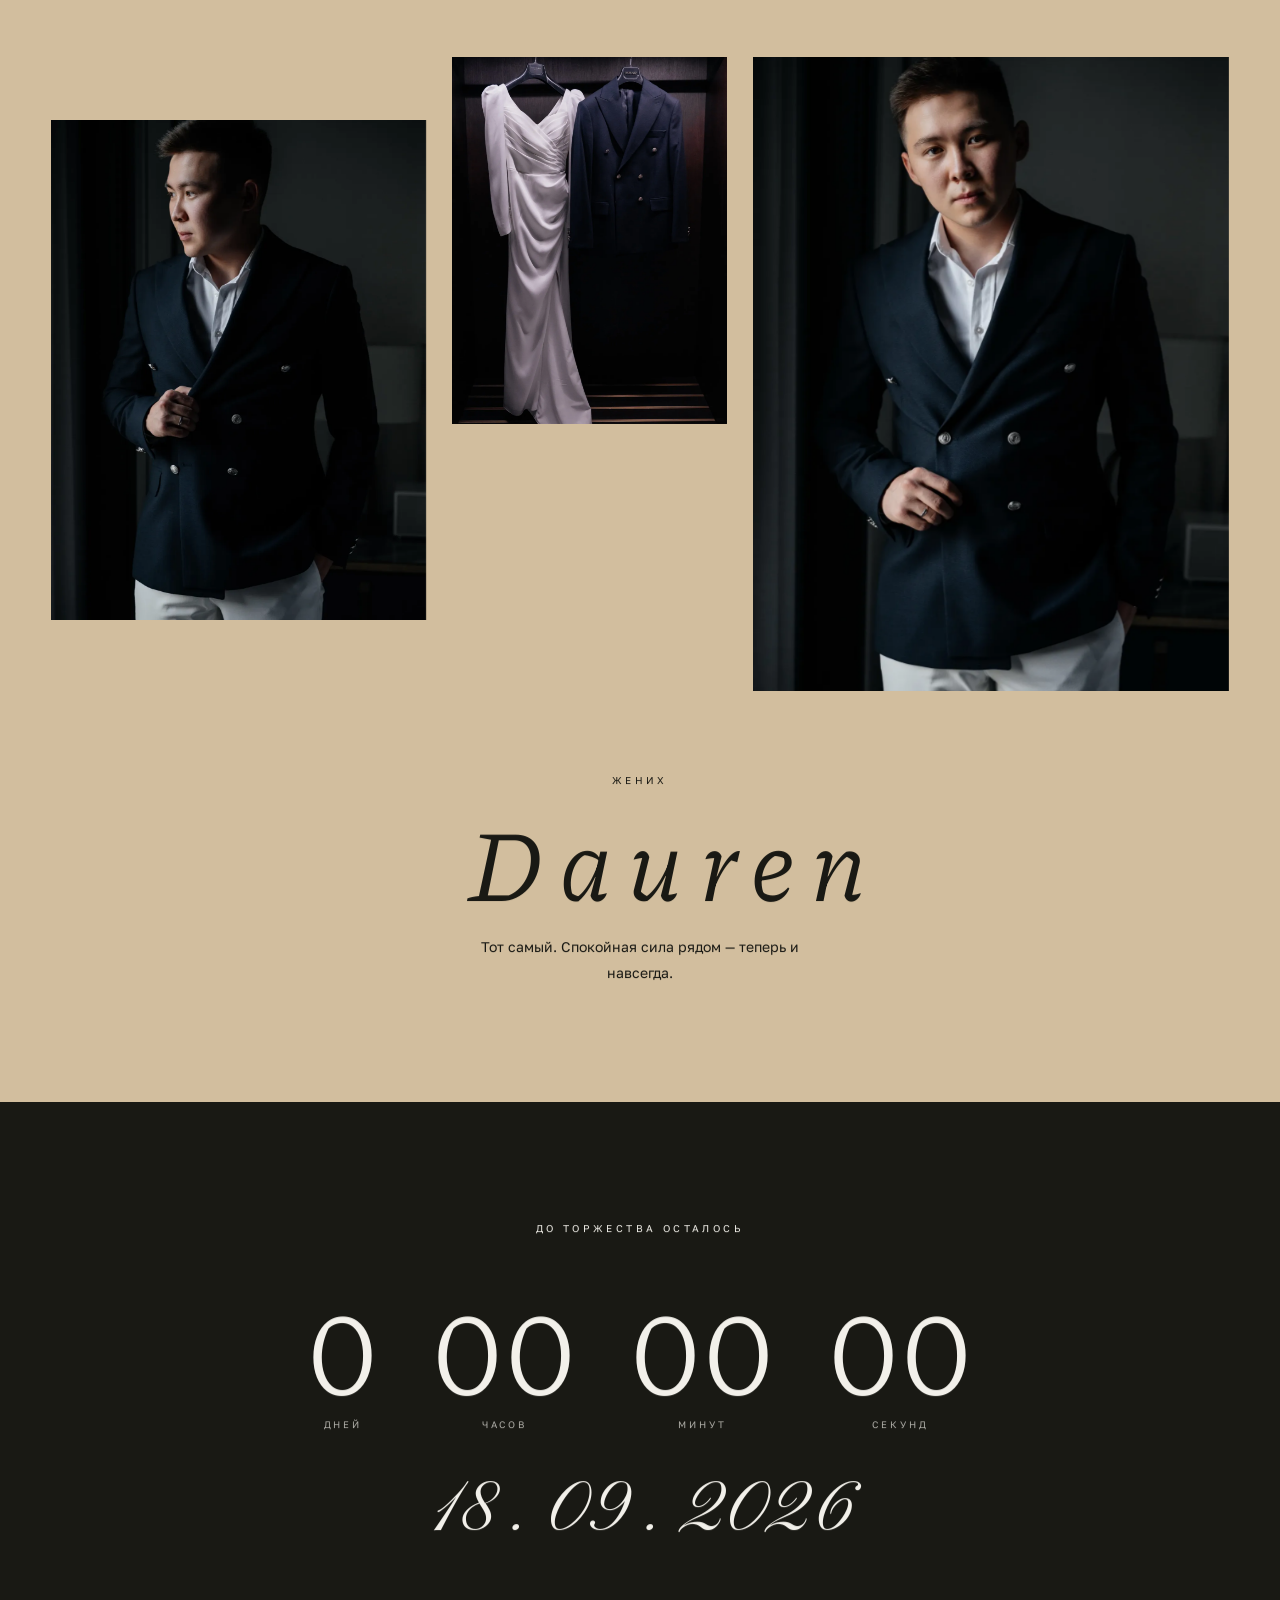
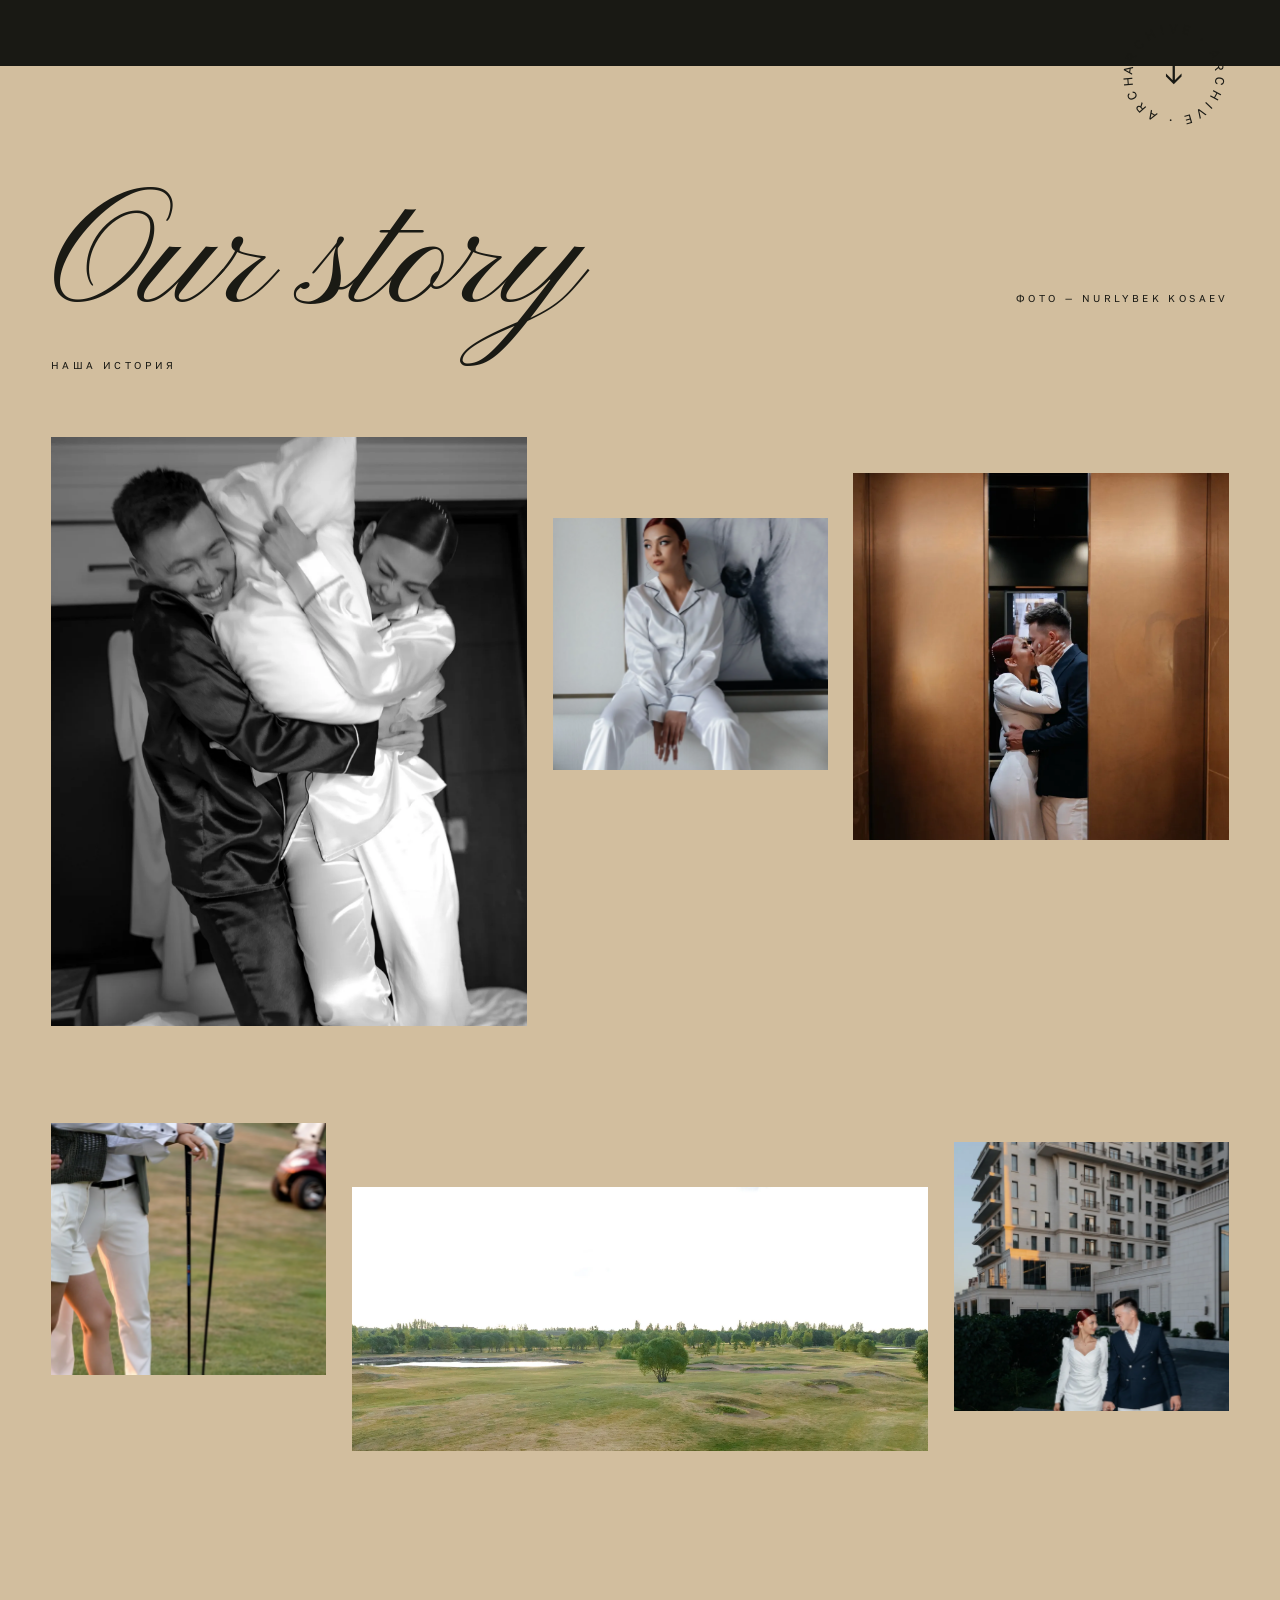
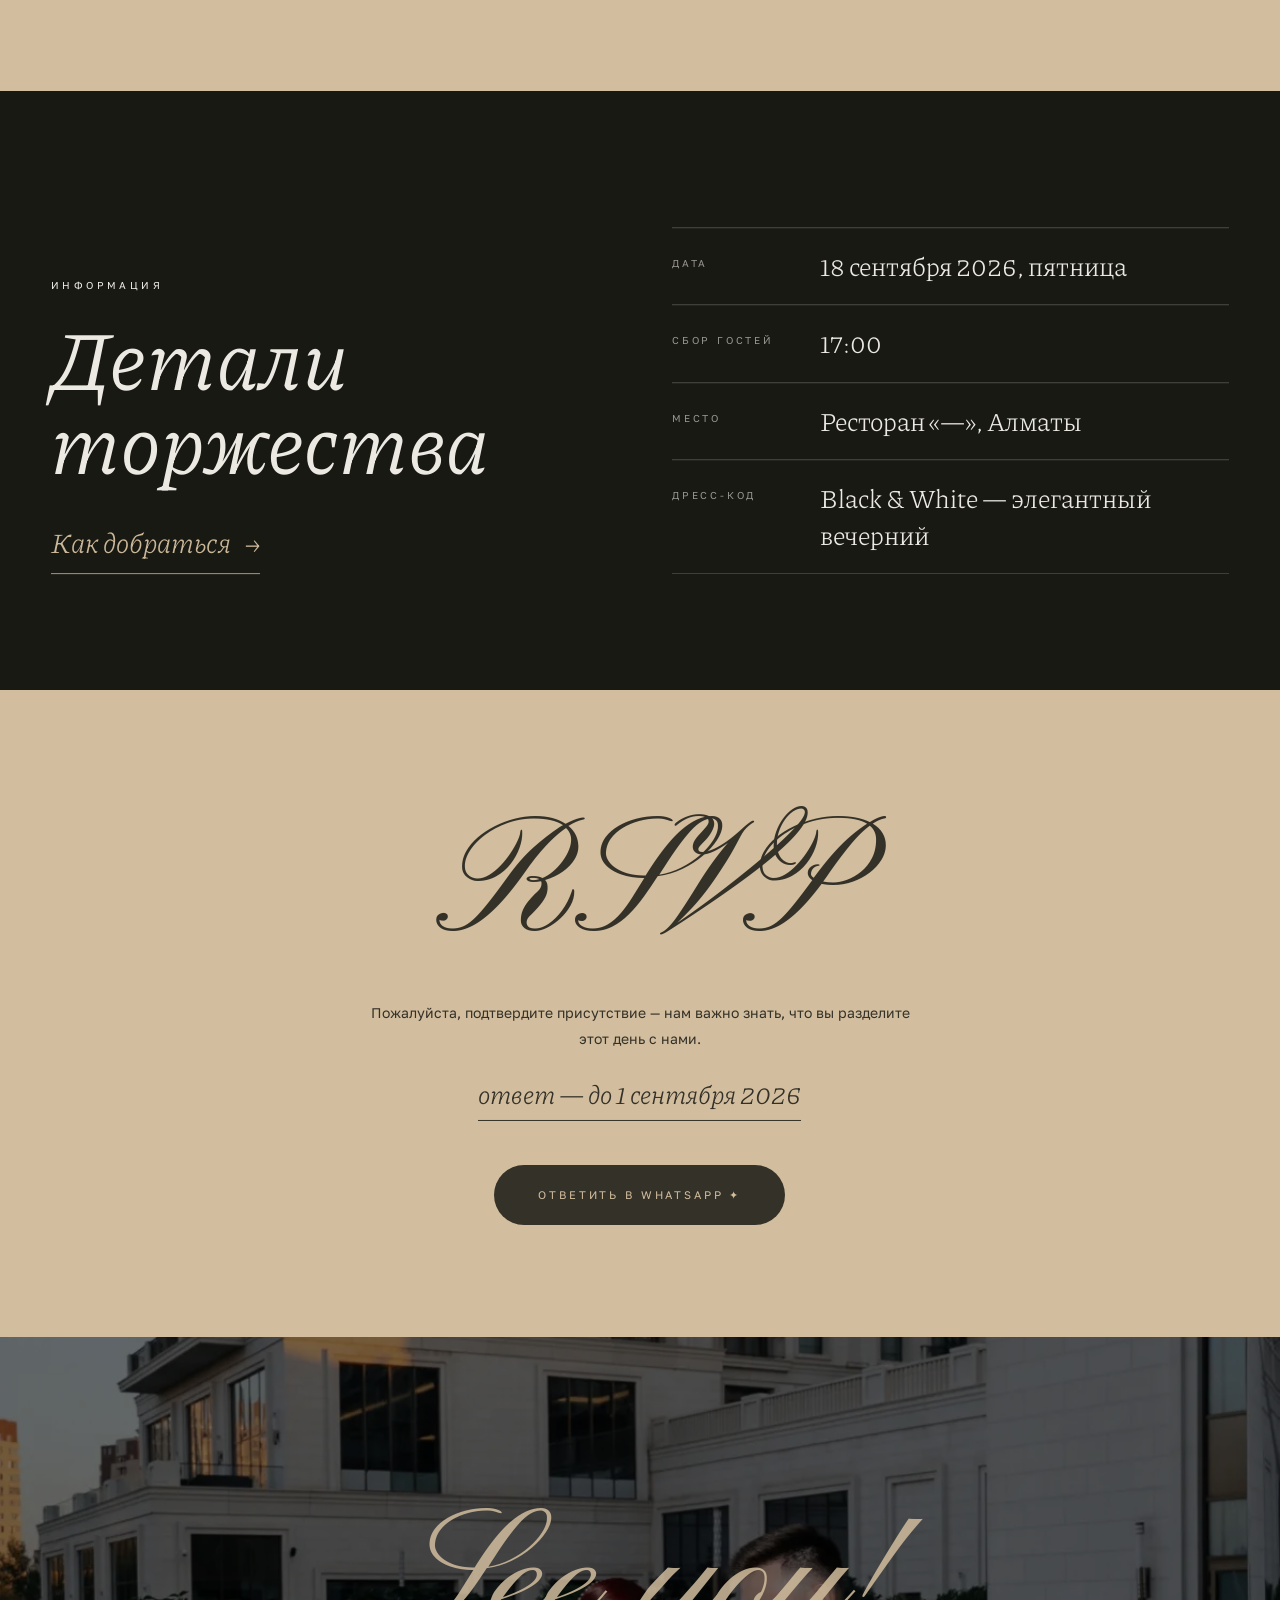
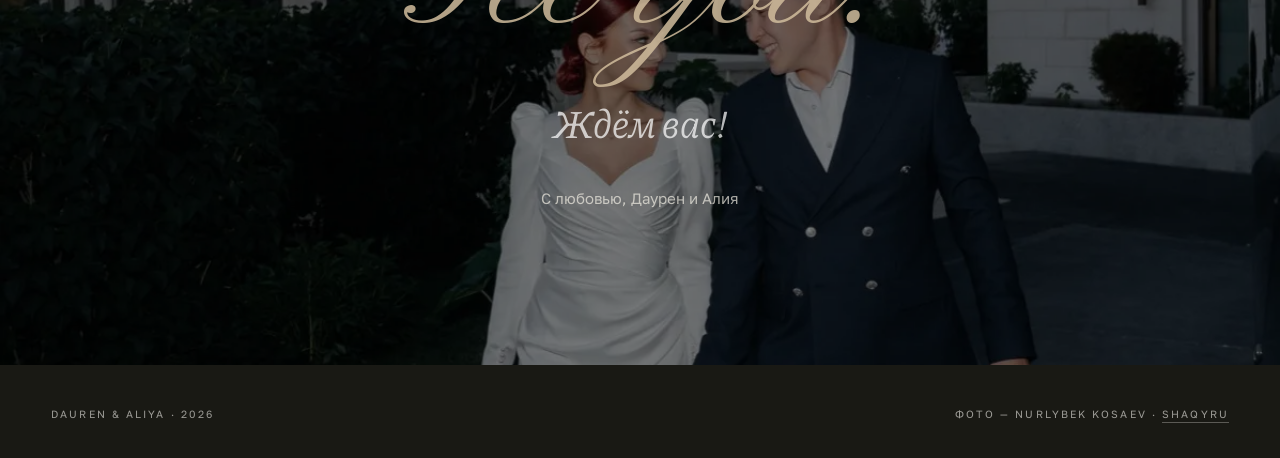
==== commit b66cc009: "Swap sage accent for warm beige latte (#d2be9e) Co-Authored-By: Claude Fable 5 <noreply@anthropic.co" ====
--- a/index.html
+++ b/index.html
@@ -18,7 +18,7 @@
 <link rel="preconnect" href="https://fonts.googleapis.com">
 <link rel="preconnect" href="https://fonts.gstatic.com" crossorigin>
 <link href="https://fonts.googleapis.com/css2?family=Piazzolla:ital,opsz,wght@0,8..30,300;0,8..30,400;1,8..30,300;1,8..30,400&family=Golos+Text:wght@400;500&family=Pinyon+Script&display=swap" rel="stylesheet">
-<link rel="stylesheet" href="styles.css?v=profiles1">
+<link rel="stylesheet" href="styles.css?v=beige1">
 </head>
 <body>
 
@@ -217,6 +217,6 @@
 <script src="assets/gsap.min.js"></script>
 <script src="assets/ScrollTrigger.min.js"></script>
 <script src="assets/lenis.min.js"></script>
-<script src="main.js?v=profiles1"></script>
+<script src="main.js?v=beige1"></script>
 </body>
 </html>
--- a/styles.css
+++ b/styles.css
@@ -3,8 +3,8 @@
    кислотный акцент, коллажи, стикеры */
 
 :root {
-  /* шалфей/эвкалипт — спокойная свадебная палитра, перекликается с зеленью гольф-сессии */
-  --acid: #b7c4a1;
+  /* тёплый беж-латте — в тон платью и тёплому свету отеля на фото */
+  --acid: #d2be9e;
   --ink: #191914;
   --paper: #f4f2ec;
   --serif: 'Piazzolla', serif;
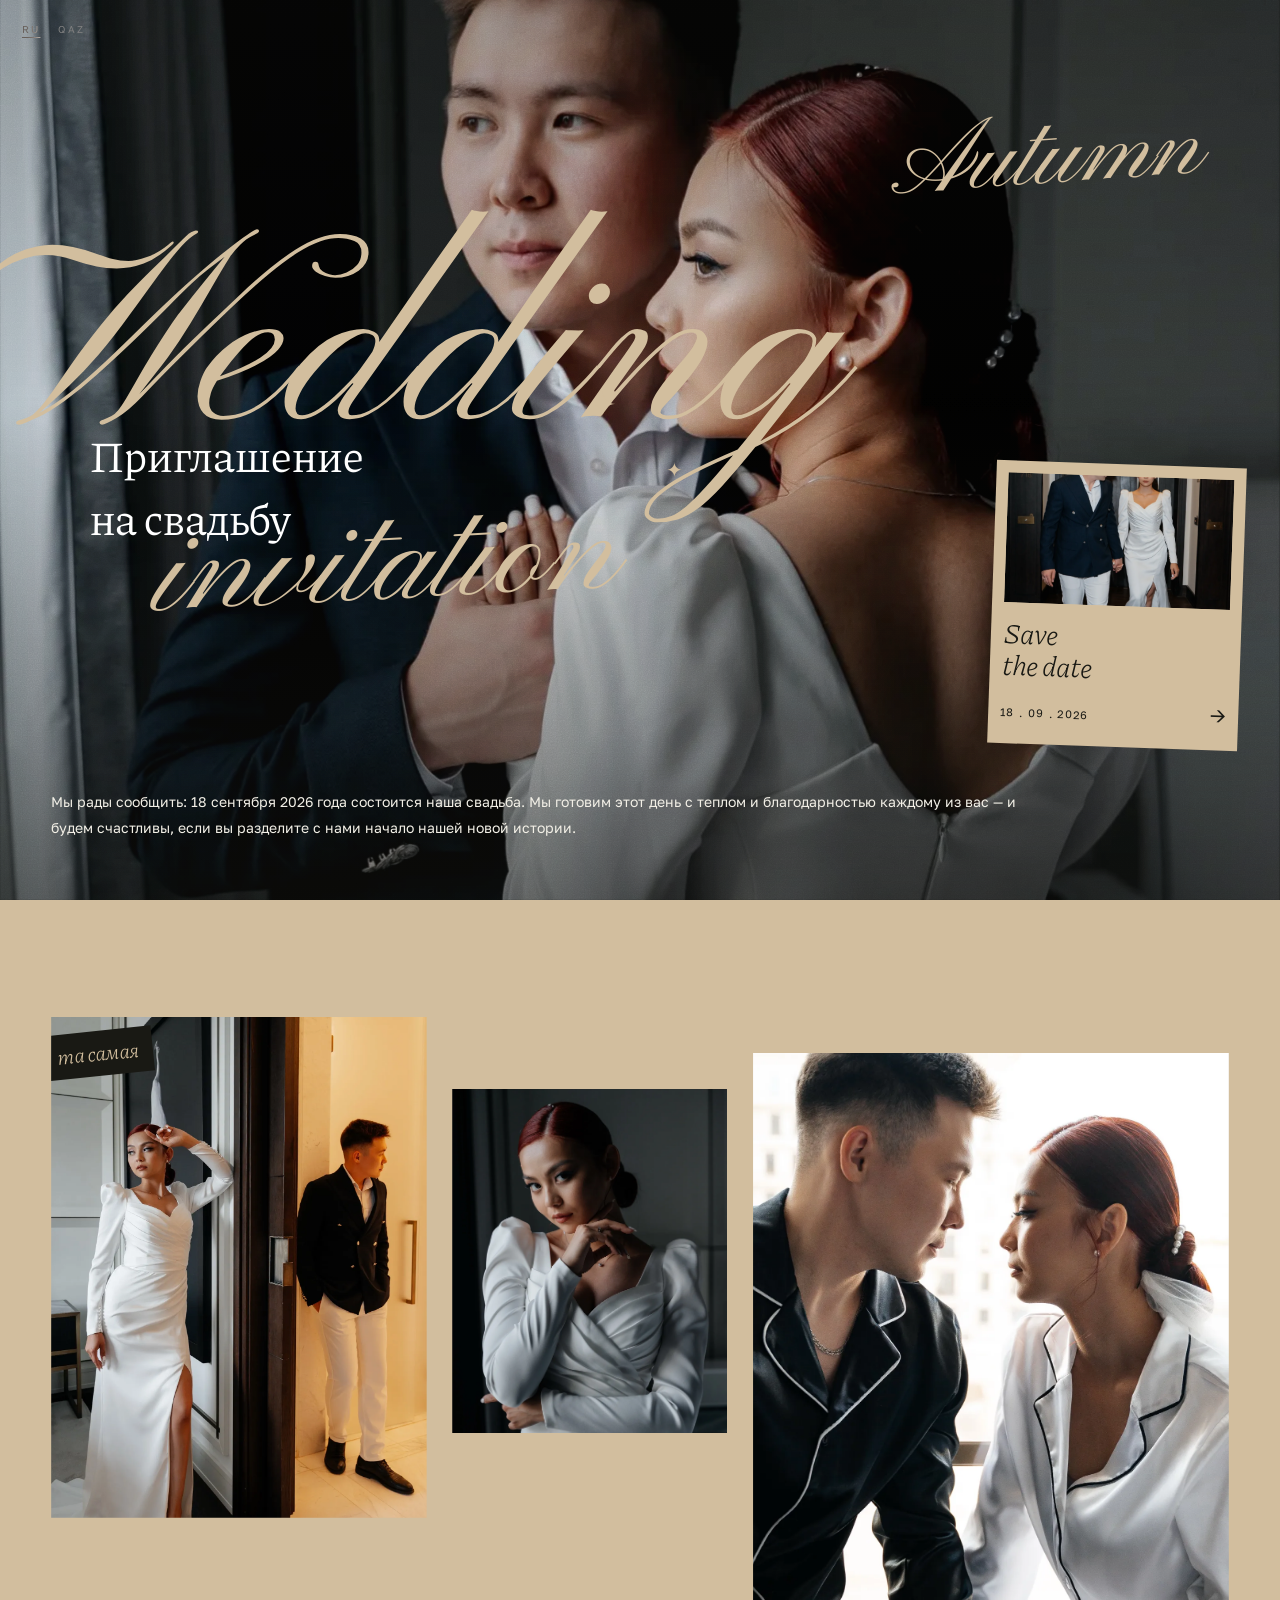
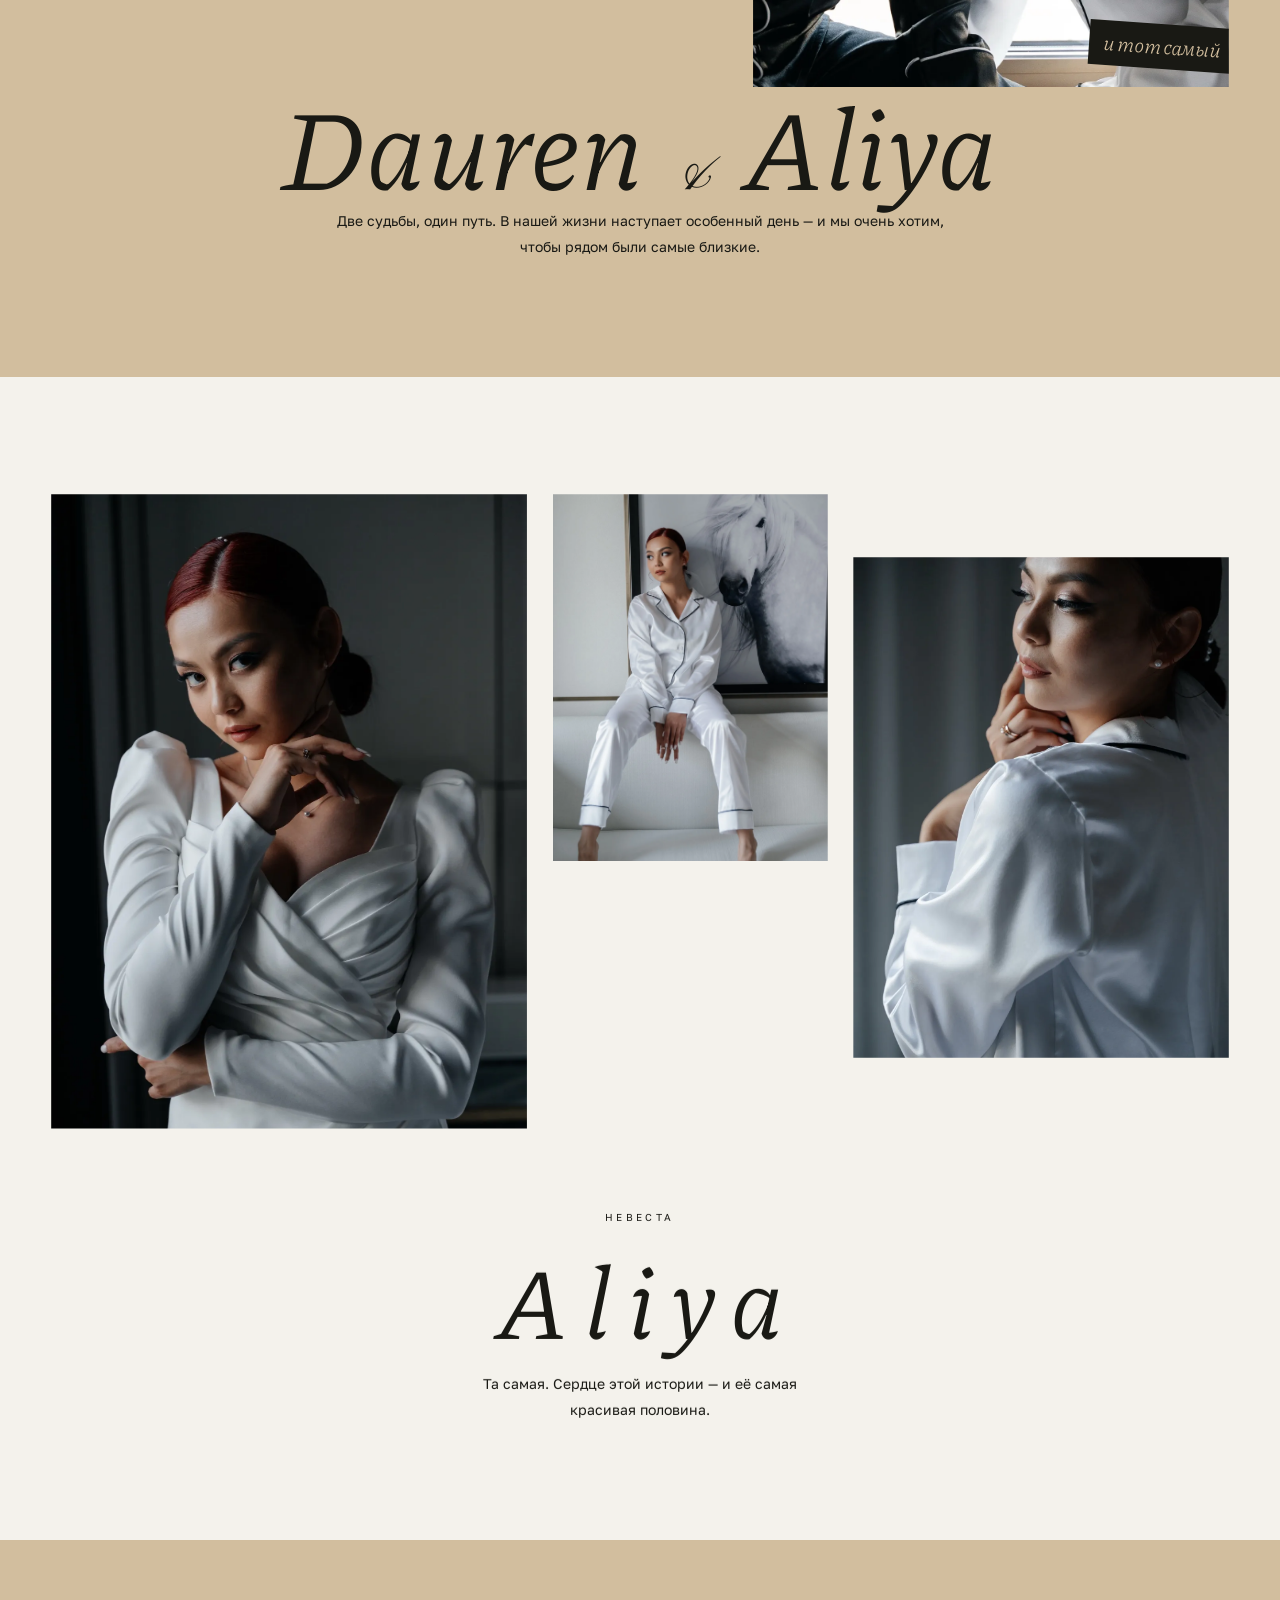
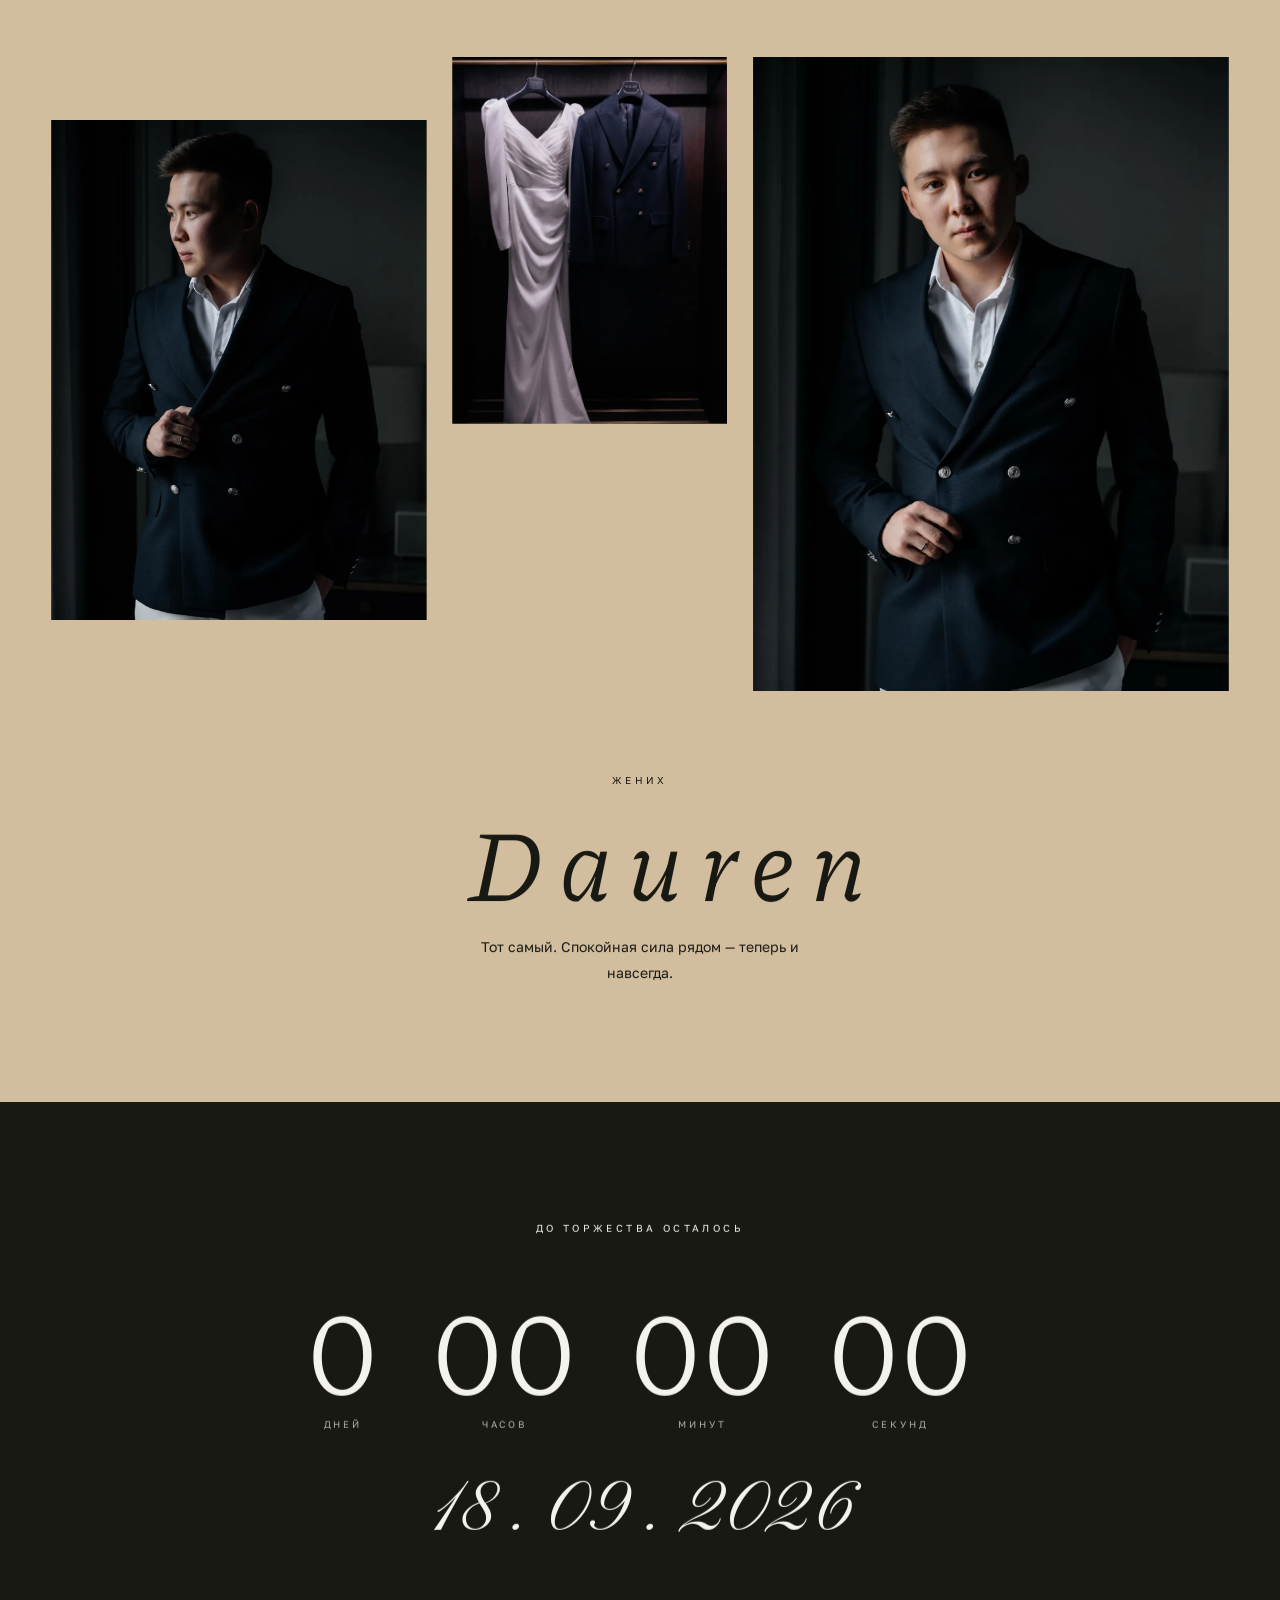
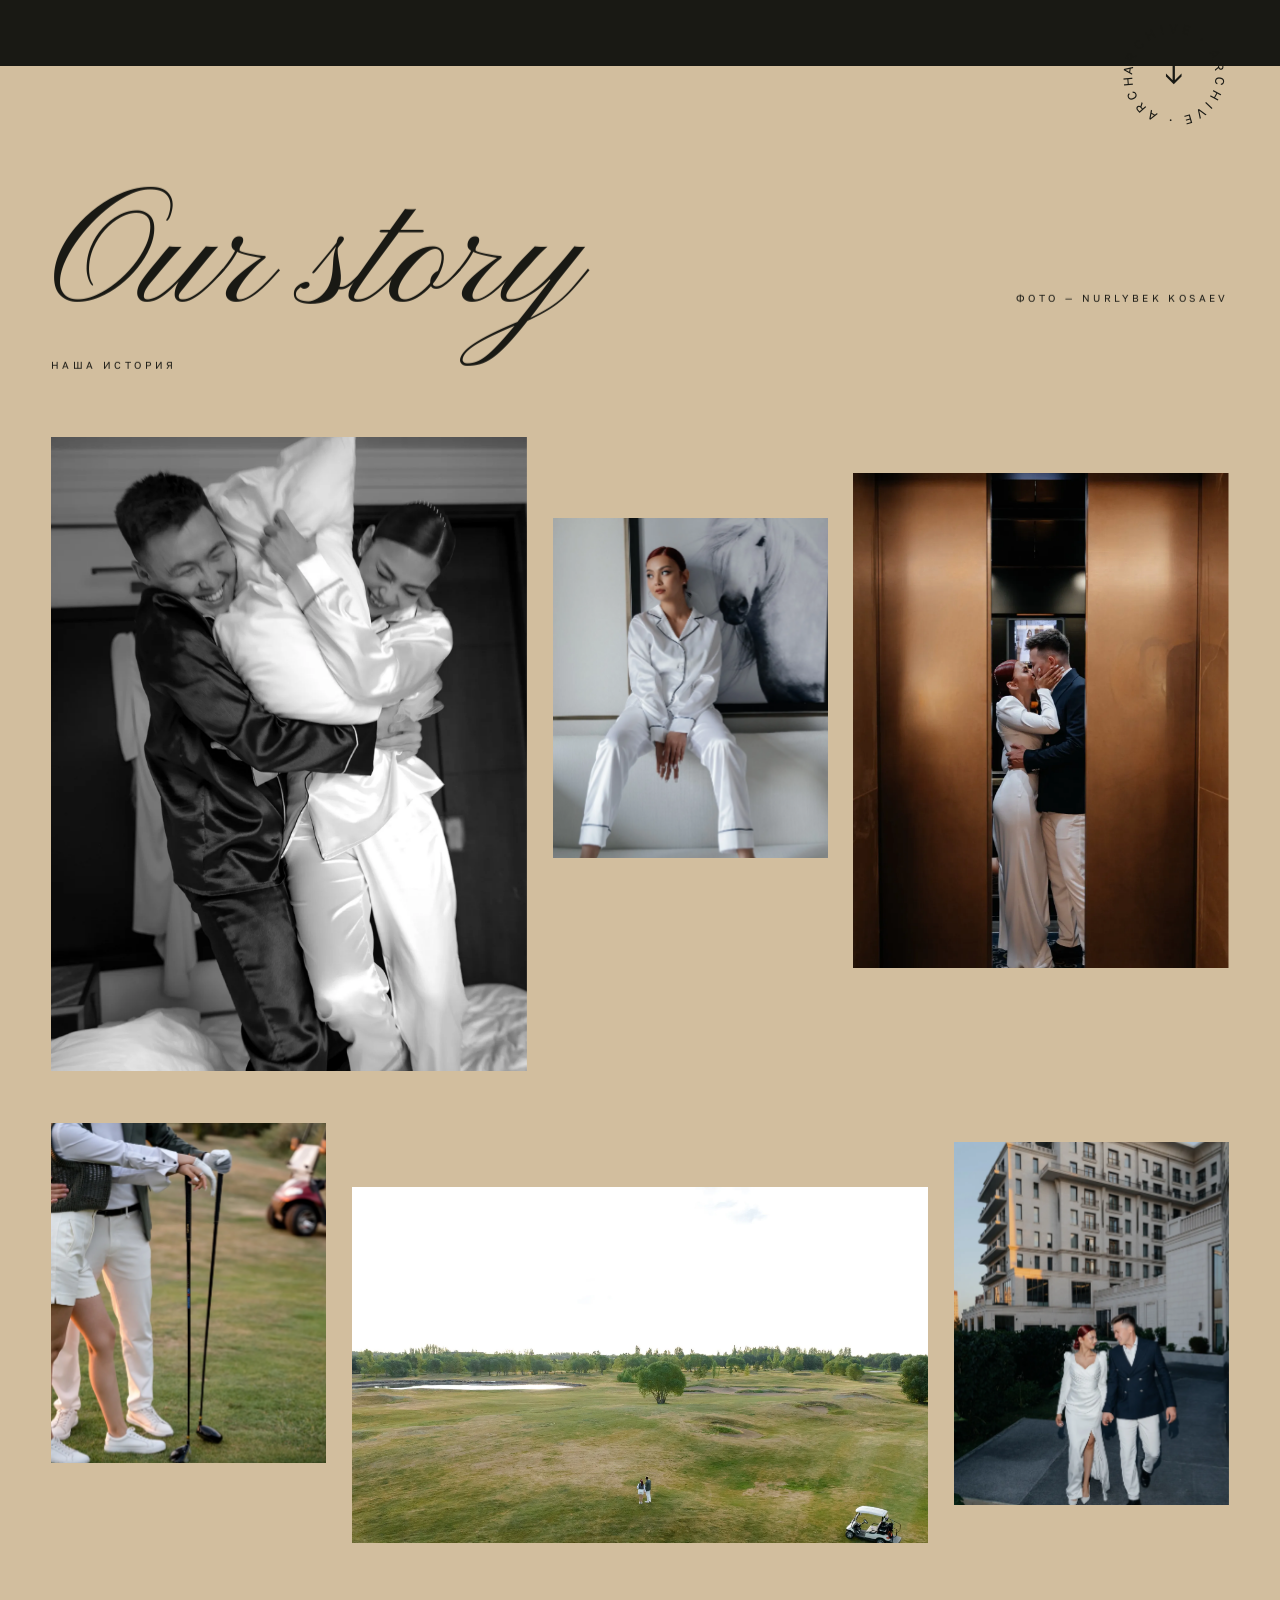
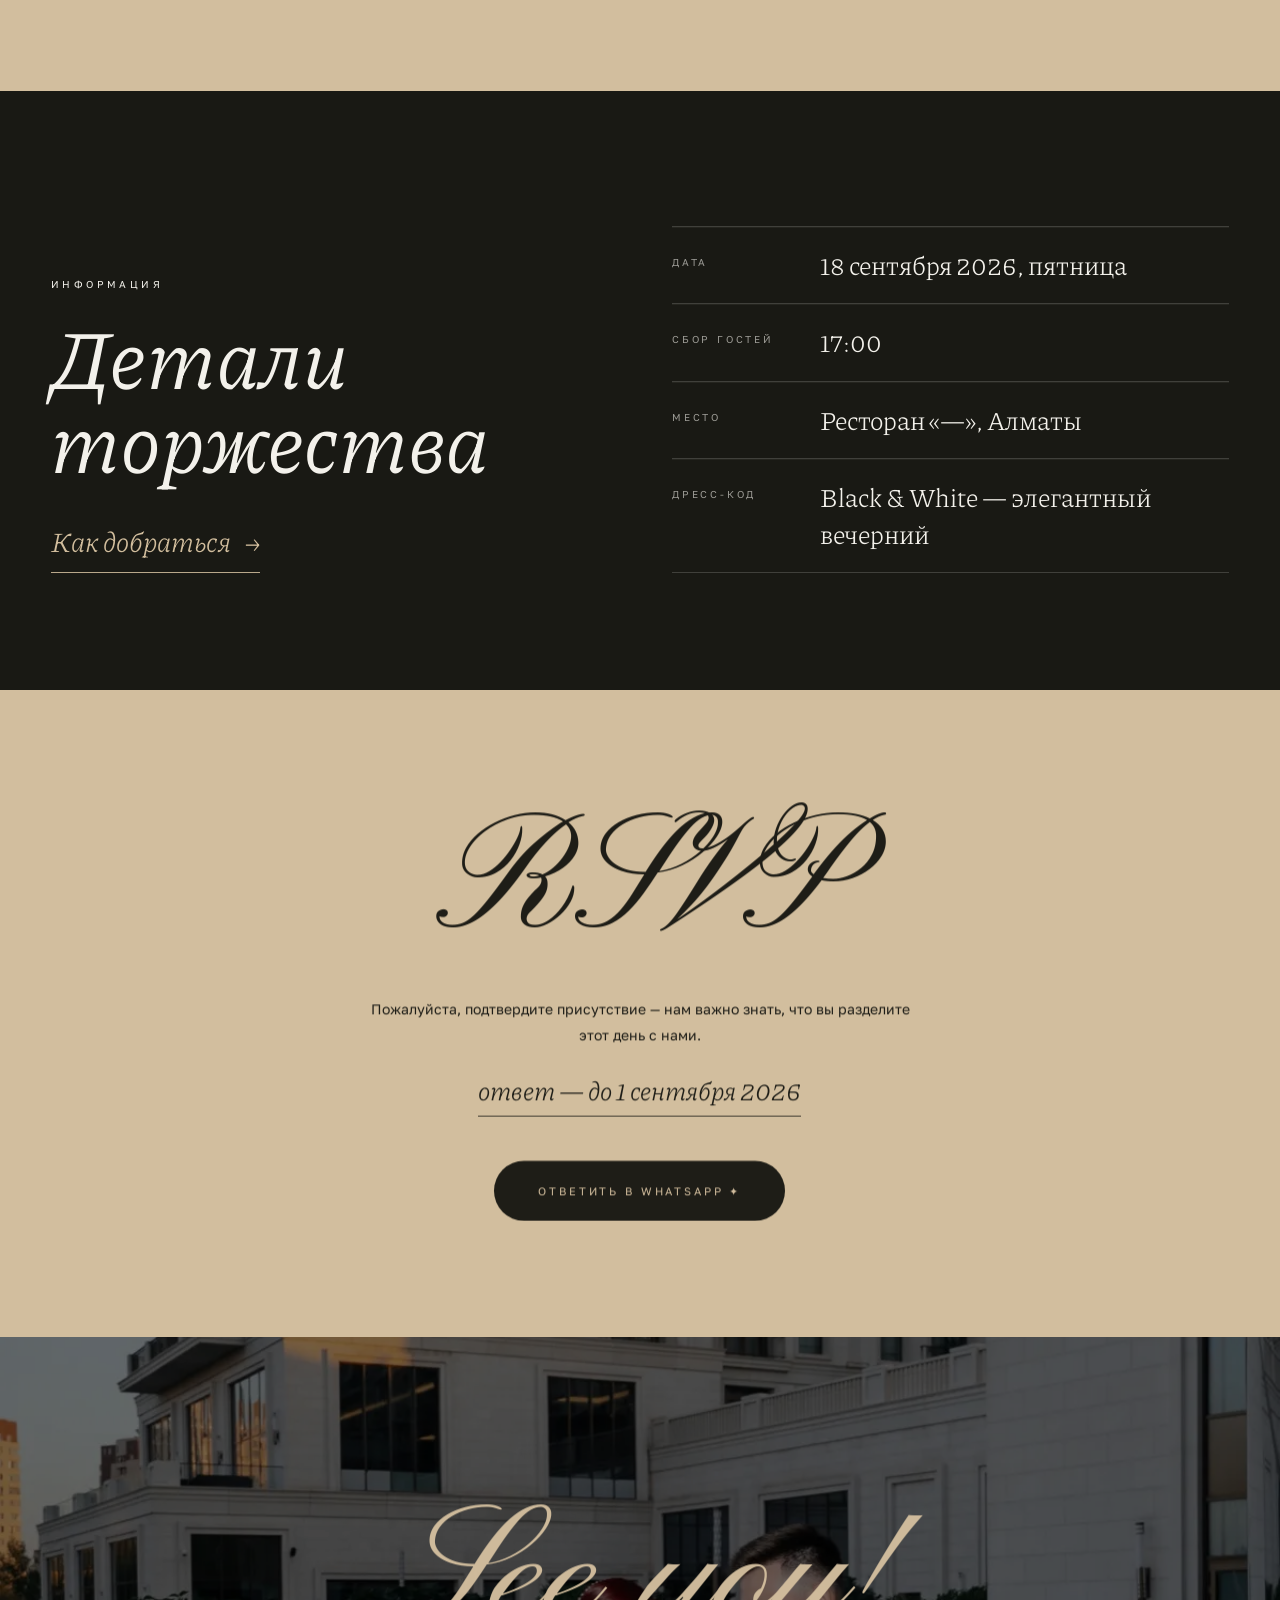
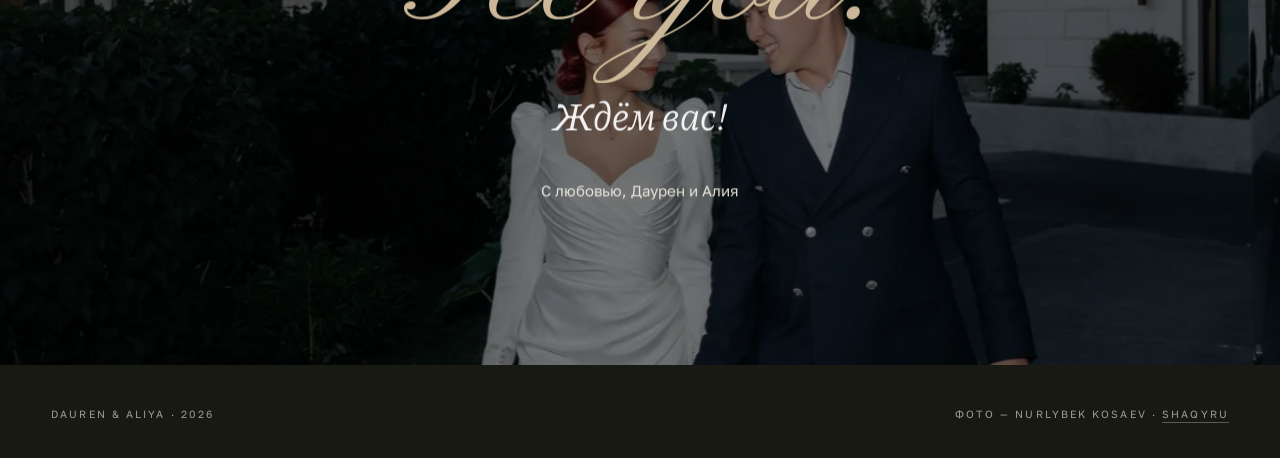
==== commit 17aa271a: "Mobile/tablet polish: keep faces clear and uncropped <=900px the hero script cluster moves below the" ====
--- a/index.html
+++ b/index.html
@@ -18,7 +18,7 @@
 <link rel="preconnect" href="https://fonts.googleapis.com">
 <link rel="preconnect" href="https://fonts.gstatic.com" crossorigin>
 <link href="https://fonts.googleapis.com/css2?family=Piazzolla:ital,opsz,wght@0,8..30,300;0,8..30,400;1,8..30,300;1,8..30,400&family=Golos+Text:wght@400;500&family=Pinyon+Script&display=swap" rel="stylesheet">
-<link rel="stylesheet" href="styles.css?v=beige1">
+<link rel="stylesheet" href="styles.css?v=mobile1">
 </head>
 <body>
 
@@ -217,6 +217,6 @@
 <script src="assets/gsap.min.js"></script>
 <script src="assets/ScrollTrigger.min.js"></script>
 <script src="assets/lenis.min.js"></script>
-<script src="main.js?v=beige1"></script>
+<script src="main.js?v=mobile1"></script>
 </body>
 </html>
--- a/styles.css
+++ b/styles.css
@@ -200,6 +200,11 @@
   line-height: 1;
   letter-spacing: .01em;
 }
+
+/* лица в кропах: фокус выше центра */
+.couple .g-item img, .profile .g-item img, .gal-grid .g-item img { object-position: 50% 18%; }
+.profile .pa img { object-position: 50% 8%; }
+.hero .ph img { object-position: 50% 28%; }
 
 /* ---------- пара: коллаж ---------- */
 .couple .grid {
@@ -269,7 +274,7 @@
   .profile .pb { grid-column: 1 / 7; margin-top: 0; }
   .profile .pc { grid-column: 7 / 13; margin-top: clamp(24px, 5vh, 48px); }
   .profile.flip .pa { grid-column: 1 / 13; }
-  .profile.flip .pb { grid-column: 7 / 13; }
+  .profile.flip .pb { grid-column: 7 / 13; grid-row: auto; }
   .profile.flip .pc { grid-column: 1 / 7; grid-row: auto; }
   .profile .p-text { grid-column: 1 / 13; }
 }
@@ -393,13 +398,24 @@
 html.js .rv-img { clip-path: inset(0 0 100% 0); will-change: clip-path; }
 
 /* ---------- responsive ---------- */
+@media (max-width: 900px) {
+  /* лица занимают верхнюю треть — весь скрипт уводим в нижнюю половину */
+  .hero-type .t-season { top: 4%; right: 4%; font-size: clamp(34px, 8vw, 64px); }
+  .hero-type .t-local { top: 45%; left: 7%; font-size: clamp(19px, 4.4vw, 30px); }
+  .hero-type .t-wedding { top: 52%; font-size: clamp(70px, 18vw, 150px); }
+  .hero-type .t-invitation { top: 66%; left: 10%; font-size: clamp(42px, 11vw, 88px); }
+  .spark.s1 { top: 62%; left: 70%; }
+  .spark.s2 { top: 49%; left: 58%; }
+  .sticker { width: 148px; bottom: 190px; right: 12px; }
+  .sticker .mini { height: 72px; }
+  .sticker .st-title { font-size: 17px; }
+  .hero-announce { font-size: 12.5px; }
+}
+
 @media (max-width: 760px) {
-  .hero-type .t-wedding { top: 30%; }
-  .hero-type .t-local { top: 22%; left: 8%; }
-  .sticker { bottom: clamp(150px, 24vh, 220px); }
-  .couple .c1 { grid-column: 1 / 8; }
-  .couple .c2 { grid-column: 8 / 13; margin-top: clamp(30px, 6vh, 60px); }
-  .couple .c3 { grid-column: 3 / 11; margin-top: 0; }
+  .couple .c1 { grid-column: 1 / 13; aspect-ratio: 4/5; }
+  .couple .c2 { grid-column: 1 / 7; aspect-ratio: 3/4; margin-top: 0; }
+  .couple .c3 { grid-column: 7 / 13; aspect-ratio: 3/4; margin-top: 0; }
   .ga { grid-column: 1 / 8; }
   .gb { grid-column: 8 / 13; margin-top: clamp(30px, 6vh, 70px); }
   .gc { grid-column: 1 / 6; margin-top: 0; }
